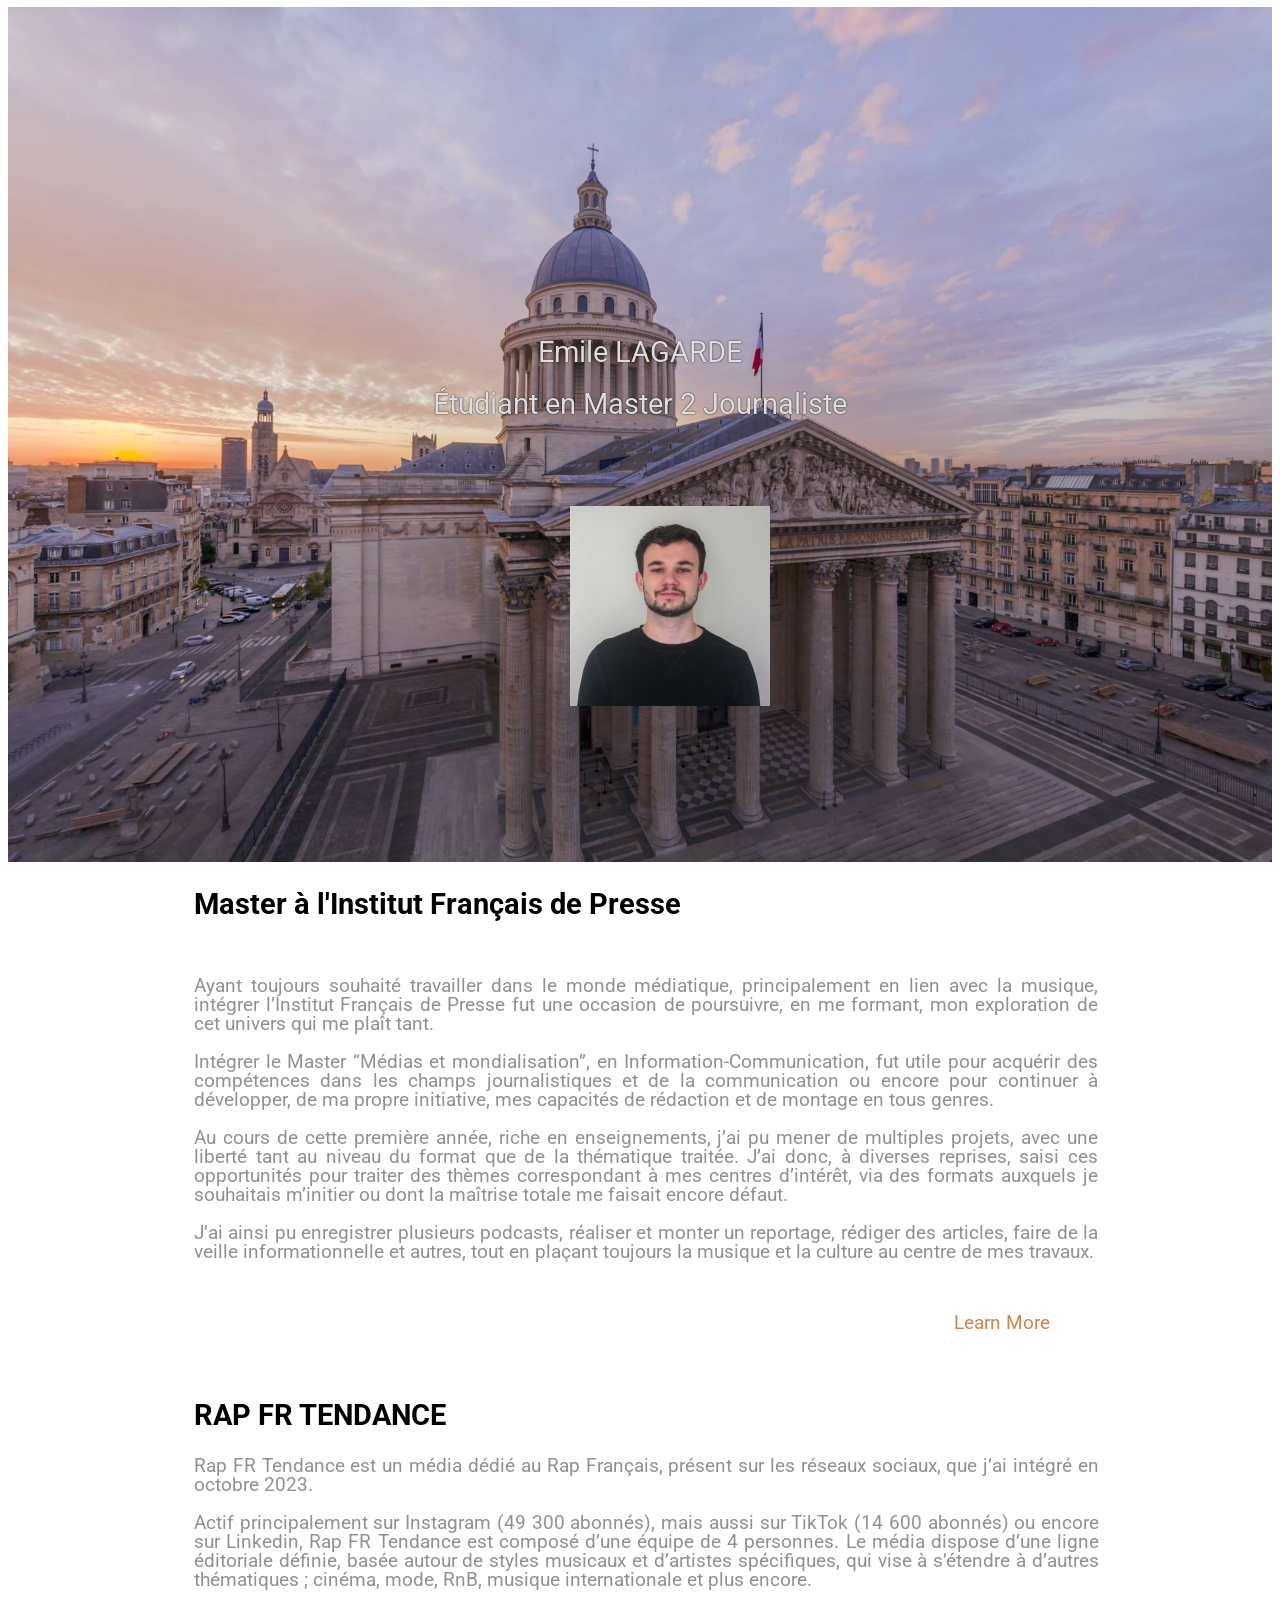
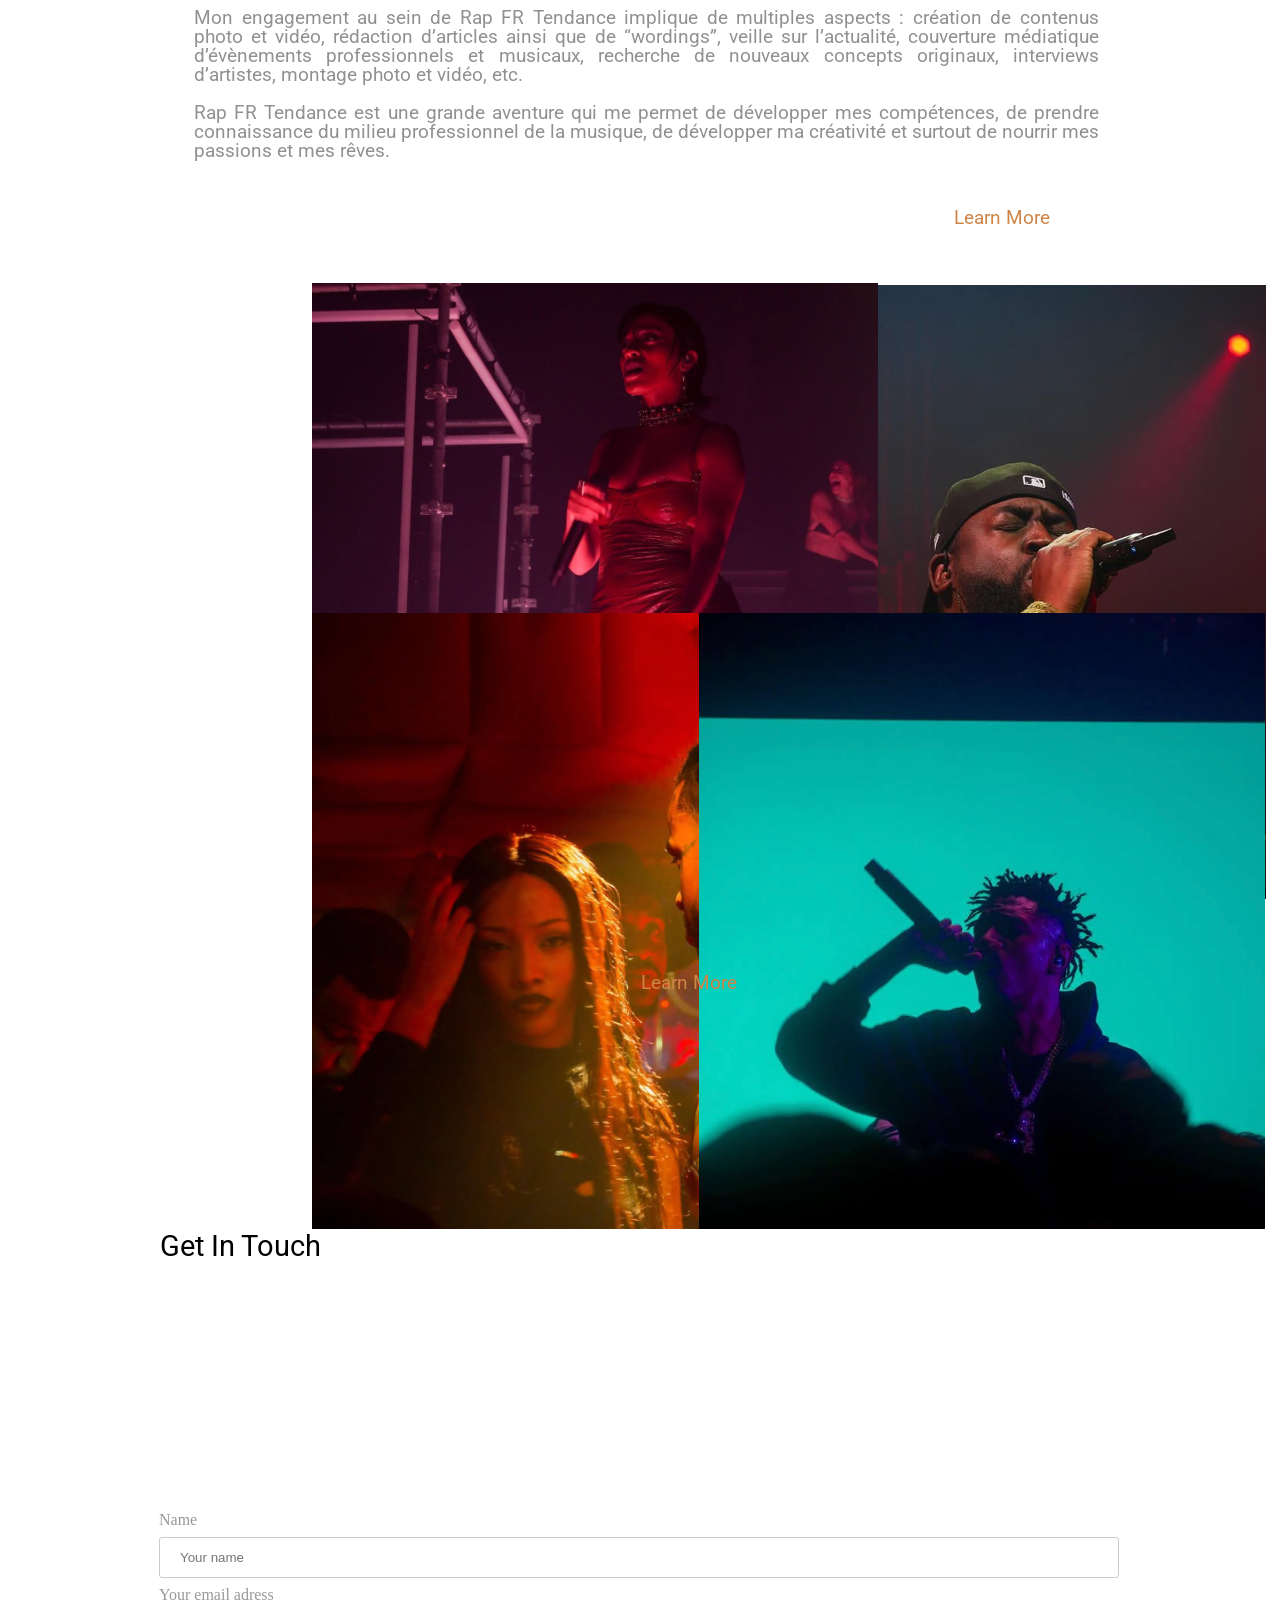
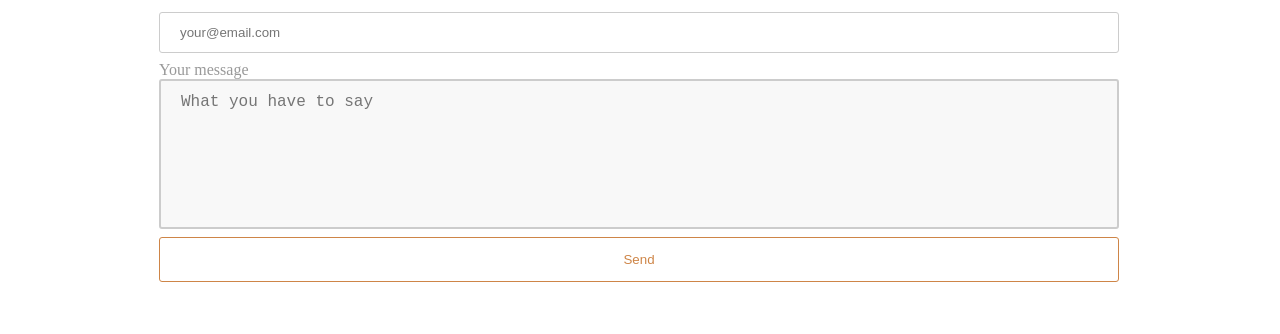
==== editable.html @ 17e03aca "Batch update" ====
<!DOCTYPE html><html lang=""><head><script type="text/javascript" class="silex-json-styles" data-silex-static="">
    window.silex = window.silex || {}
    window.silex.data = {"site":{"width":960},"pages":[{"id":"page-home","displayName":"Home","link":{"linkType":"LinkTypePage","href":"#!page-home"},"canDelete":true,"canProperties":true,"canMove":true,"canRename":true,"opened":false}]}</script>
    <title>Stratup template</title>
    <meta charset="UTF-8">
    <meta name="generator" content="Silex v2.2.14">
    <!-- leave this for stats -->
    <script type="text/javascript" src="https://editor.silex.me/static/2.12/jquery.js" data-silex-static=""></script>
    <script type="text/javascript" src="https://editor.silex.me/static/2.12/jquery-ui.js" data-silex-static="" data-silex-remove-publish=""></script>

    <script type="text/javascript" src="https://editor.silex.me/static/2.12/pageable.js" data-silex-static="" data-silex-remove-publish=""></script>
    <script type="text/javascript" src="https://editor.silex.me/static/2.12/front-end.js" data-silex-static=""></script>
    <!-- Normalize -->
    <link href="https://editor.silex.me/static/2.12/normalize.css" rel="stylesheet" data-silex-static="">
    <!-- Silex style -->
    <link href="https://editor.silex.me/static/2.12/front-end.css" rel="stylesheet" data-silex-static="">
    <style class="silex-style">div.hero {min-height: 95vh;}.text-shadow {text-shadow: 0 0 1.5px black;}.fancybox {cursor: pointer;}</style>
    <script type="text/javascript" class="silex-script">        $(document).ready(function() {
        	$('.fancybox').each(function () {
        	    var href = this.getAttribute('data-silex-href') || this.getAttribute('href');
        	    if (this.getAttribute('data-silex-href')) {
            	    this.removeAttribute('data-silex-href');
            	    // for the fancybox script
            	    this.setAttribute('href', href);
            	    // prevent silex from opening link
            	    $(this).off('click');
        	    }
        	    // this is a galery
        	    this.setAttribute('data-fancybox-group', 'group1');
        	});
        	// create the fancybox
        	$('.fancybox').fancybox();
        });
    </script>
    <style class="silex-inline-styles">.body-initial {position: static; background-color: rgba(255,255,255,1);}.silex-id-1541607542031-10 {background-color: rgba(162,162,162,1); min-width: 960px; background-image: url(assets/visite-virtuelle-pantheon_81.jpg); background-size: cover; position: static; margin-top: -1px;}.silex-id-1541607542028-9 {min-height: 910px; position: relative; margin-left: auto; margin-right: auto; display: flex; align-items: center; justify-content: center; flex-direction: column;}.silex-id-1432759240091-29 {width: 484px; box-sizing: content-box; min-height: 238px; position: static;}.silex-id-1541607497060-8 {min-width: 960px; position: static; margin-top: -1px;}.silex-id-1541607497057-7 {min-height: 488px; position: relative; margin-left: auto; margin-right: auto;}.silex-id-1432759239878-27 {width: 629px; top: 6.71875px; left: 34px; box-sizing: content-box; min-height: 105px; position: absolute;}.silex-id-1541607292783-6 {min-width: 960px; position: static; margin-top: -1px;}.silex-id-1541607292780-5 {min-height: 1423px; position: relative; margin-left: auto; margin-right: auto;}.silex-id-1432759239070-19 {width: 304px; top: 30px; left: 34px; box-sizing: content-box; background-color: transparent; min-height: 79px; position: absolute;}.silex-id-1432759238358-12 {width: 450px; top: 134px; left: 0px; box-sizing: content-box; background-color: transparent; min-height: 363px; position: absolute;}.silex-id-1541607106753-3 {min-width: 960px; position: static; margin-top: -1px;}.silex-id-1541607106751-2 {min-height: 603px; position: relative; margin-left: auto; margin-right: auto;}.silex-id-1432761834390-33 {width: 241px; top: 39px; left: 0px; box-sizing: content-box; background-color: transparent; min-height: 83px; position: absolute;}.silex-id-1541607116447-4 {width: 960px; height: 419px; background-color: transparent; top: 341px; left: -1px; position: absolute;}.silex-id-1541607078776-1 {min-width: 960px; position: static; margin-top: -1px;}.silex-id-1541607078769-0 {min-height: 154px; position: relative; margin-left: auto; margin-right: auto;}.silex-id-1594642865322-2 {width: 196px; top: 431.75px; left: 743px; box-sizing: content-box; min-height: 57px; position: absolute; border-radius: 10px 10px 10px 10px; border-width: 1px 1px 1px 1px; border-style: solid; border-color: rgba(255,255,255,1);}.silex-id-1736777857035-0 {width: 144px; height: 146px; position: absolute; top: 499px; left: 410px;}.silex-id-1736778025440-1 {width: 904px; min-height: 361px; position: absolute; top: 96px; left: 34px;}.silex-id-1736778863824-2 {width: 905px; min-height: 381px; position: absolute; top: 89.25px; left: 34px; background-color: rgba(255,255,255,1);}.silex-id-1736780475263-4 {width: 196px; top: 439.75px; left: 743px; box-sizing: content-box; min-height: 57px; position: absolute; border-radius: 10px 10px 10px 10px; border-width: 1px 1px 1px 1px; border-style: solid; border-color: rgba(255,255,255,1);}.silex-id-1736781283217-6 {width: 309px; height: 298px; position: absolute; top: 535px; left: 152px;}.silex-id-1736781330043-7 {width: 308px; height: 296px; position: absolute; top: 535px; left: 542px;}.silex-id-1736781428574-9 {width: 311px; height: 299px; position: absolute; top: 864.5px; left: 539px;}.silex-id-1736781580166-10 {width: 312px; height: 299px; position: absolute; top: 864.5px; left: 152px;}.silex-id-1736781733593-11 {width: 196px; top: 2553px; left: 590px; box-sizing: content-box; min-height: 57px; position: absolute; border-radius: 10px 10px 10px 10px; border-width: 1px 1px 1px 1px; border-style: solid; border-color: transparent;}@media only screen and (max-width: 480px) {.silex-id-1541607542031-10 {background-size: cover; top: 0px; left: 0px;}.silex-id-1541607542028-9 {min-height: 1149px;}.silex-id-1541607497060-8 {top: 1149px; left: 0px;}.silex-id-1541607497057-7 {min-height: 775px;}.silex-id-1541607292783-6 {top: 1924px; left: 0px;}.silex-id-1541607292780-5 {min-height: 3058px;}.silex-id-1541607106753-3 {top: 4982px; left: 0px;}.silex-id-1541607106751-2 {min-height: 753px;}}</style>









    


    
<link href="https://fonts.googleapis.com/css?family=Roboto" rel="stylesheet" class="silex-custom-font"><meta name="viewport" content="width=device-width, initial-scale=1"><style class="silex-style-settings">.website-width {width: 960px;}@media (min-width: 481px) {.silex-editor {min-width: 1160px;}}</style><style class="silex-prodotype-style" data-style-id="all-style">h1 {font-weight: normal; color: #DDDDDD; text-align: center;}h2 {font-weight: normal; color: #000000; text-align: left;}.text-element > .silex-element-content {font-family: 'Roboto', sans-serif; font-size: 19px; color: #999999; text-align: justify; line-height: 1;}p {color: #919191;}a {color: #ce8547; text-decoration: none;}[data-silex-href] {color: #ce8547; text-decoration: none;}@media only screen and (max-width: 480px) {h1 {color: #666666;}h2 {text-align: center;}.text-element > .silex-element-content {font-size: 160%; color: #666666;}}</style><style class="silex-prodotype-style" data-style-id="centered-text">.centered-text.text-element > .silex-element-content {text-align: center;}</style><style class="silex-prodotype-style" data-style-id="style-button-text-box">.style-button-text-box h2 {color: #919191; background-color: #919191;}.style-button-text-box.text-element > .silex-element-content {text-align: center;}.style-button-text-box p {color: #ff2600;}</style><!-- Silex HEAD tag do not remove --><link rel="stylesheet" href="fancybox/source/jquery.fancybox.css?v=2.1.5" type="text/css" media="screen" />
<script src="fancybox/source/jquery.fancybox.pack.js?v=2.1.5"></script>
<!-- End of Silex HEAD tag do not remove --></head>


<body data-silex-id="body-initial" data-silex-type="container-element" class="all-style enable-mobile prevent-resizable prevent-selectable editable-style body-initial silex-runtime" style=""><section data-silex-type="container-element" class="container-element editable-style silex-id-1541607542031-10 section-element prevent-resizable" data-silex-id="silex-id-1541607542031-10" style=""><div data-silex-type="container-element" class="editable-style silex-id-1541607542028-9 container-element silex-element-content website-width hero" data-silex-id="silex-id-1541607542028-9"><div data-silex-id="silex-id-1432759240091-29" data-silex-type="text-element" class="editable-style text-element silex-id-1432759240091-29 text-shadow" style="">
            <div class="silex-element-content normal"><h1>Emile LAGARDE</h1><h1>Étudiant en Master 2 Journaliste<br></h1></div>
        </div><div data-silex-type="image-element" class="editable-style image-element silex-id-1736777857035-0 page-home paged-element" data-silex-id="silex-id-1736777857035-0" style=""><img src="assets/1707152852985.jpeg"></div></div></section><section data-silex-type="container-element" class="container-element editable-style silex-id-1541607497060-8 section-element prevent-resizable" data-silex-id="silex-id-1541607497060-8" style=""><div data-silex-type="container-element" class="editable-style silex-id-1541607497057-7 container-element silex-element-content website-width" data-silex-id="silex-id-1541607497057-7" style=""><div data-silex-type="text-element" class="editable-style text-element silex-id-1736778025440-1 page-home paged-element" data-silex-id="silex-id-1736778025440-1" style=""><div class="silex-element-content normal"><p></p><p>Ayant toujours souhaité travailler dans le monde médiatique, principalement en lien avec la musique, intégrer l’Institut Français de Presse fut une occasion de poursuivre, en me formant, mon exploration de cet univers qui me plaît tant.</p><p>Intégrer le Master “Médias et mondialisation”, en Information-Communication, fut utile pour acquérir des compétences dans les champs journalistiques et de la communication ou encore pour continuer à développer, de ma propre initiative, mes capacités de rédaction et de montage en tous genres.</p><p>Au cours de cette première année, riche en enseignements, j’ai pu mener de multiples projets, avec une liberté tant au niveau du format que de la thématique traitée. J’ai donc, à diverses reprises, saisi ces opportunités pour traiter des thèmes correspondant à mes centres d’intérêt, via des formats auxquels je souhaitais m’initier ou dont la maîtrise totale me faisait encore défaut.</p><p>J’ai ainsi pu enregistrer plusieurs podcasts, réaliser et monter un reportage, rédiger des articles, faire de la veille informationnelle et autres, tout en plaçant toujours la musique et la culture au centre de mes travaux.</p><br><p></p></div></div><div data-silex-id="silex-id-1432759239878-27" data-silex-type="text-element" class="editable-style text-element silex-id-1432759239878-27" style="">
                <div class="silex-element-content normal">
                    <h2><b>Master à l'Institut Français de Presse</b></h2>
                    
                </div>
            </div><div data-silex-type="text-element" class="editable-style text-element silex-id-1594642865322-2 style-button-text-box" data-silex-id="silex-id-1594642865322-2" style=""><div class="silex-element-content normal"><a href="#!page-home" class="page-link-active">
                        </a><p><a href="https://www.assas-universite.fr/fr/formations/offre-de-formation/master-information-communication-parcours-medias-mondialisation" title="Master Médias et mondialisation - Infos">Learn More</a></p></div></div></div></section>

    




    













    







<section data-silex-type="container-element" class="container-element editable-style silex-id-1541607292783-6 section-element prevent-resizable" data-silex-id="silex-id-1541607292783-6" style=""><div data-silex-type="container-element" class="editable-style silex-id-1541607292780-5 container-element silex-element-content website-width" data-silex-id="silex-id-1541607292780-5" style=""><div data-silex-id="silex-id-1432759238358-12" data-silex-type="container-element" class="editable-style container-element silex-id-1432759238358-12 pic button" style="">


                

                
            </div><div data-silex-id="silex-id-1432759239070-19" data-silex-type="text-element" class="editable-style text-element silex-id-1432759239070-19" style="">
                <div class="silex-element-content normal">
                    <h2><b>RAP FR TENDANCE</b></h2>
                </div>
            </div><div data-silex-type="text-element" class="editable-style text-element silex-id-1736778863824-2 page-home paged-element" data-silex-id="silex-id-1736778863824-2" style=""><div class="silex-element-content normal"><p></p><p>Rap FR Tendance est un média dédié au Rap Français, présent sur les réseaux sociaux, que j’ai intégré en octobre 2023.</p><p>Actif principalement sur Instagram (49 300 abonnés), mais aussi sur TikTok (14 600 abonnés) ou encore sur Linkedin, Rap FR Tendance est composé d’une équipe de 4 personnes. Le média dispose d’une ligne éditoriale définie, basée autour de styles musicaux et d’artistes spécifiques, qui vise à s’étendre à d’autres thématiques ; cinéma, mode, RnB, musique internationale et plus encore.</p><p>Mon engagement au sein de Rap FR Tendance implique de multiples aspects : création de contenus photo et vidéo, rédaction d’articles ainsi que de “wordings”, veille sur l’actualité, couverture médiatique d’évènements professionnels et musicaux, recherche de nouveaux concepts originaux, interviews d’artistes, montage photo et vidéo, etc.</p><p>Rap FR Tendance est une grande aventure qui me permet de développer mes compétences, de prendre connaissance du milieu professionnel de la musique, de développer ma créativité et surtout de nourrir mes passions et mes rêves.</p><br><p></p></div></div><div data-silex-type="text-element" class="editable-style text-element silex-id-1736780475263-4 page-home paged-element style-button-text-box" data-silex-id="silex-id-1736780475263-4" title="" style=""><div class="silex-element-content normal"><a href="#!page-home" class="page-link-active">
                        </a><p><a href="https://www.instagram.com/rapfrtendance/" title="Rap FR Tendance - Instagram" linktype="LinkTypeExternal">Learn More</a></p></div></div><div data-silex-type="image-element" class="editable-style image-element silex-id-1736781330043-7 page-home paged-element" data-silex-id="silex-id-1736781330043-7" style=""><img src="assets/Capture%20d%E2%80%99%C3%A9cran%202025-01-13%20%C3%A0%2016.13.12.png"></div><div data-silex-type="image-element" class="editable-style image-element silex-id-1736781283217-6 page-home paged-element" data-silex-id="silex-id-1736781283217-6" style=""><img src="assets/Capture%20d%E2%80%99%C3%A9cran%202025-01-13%20%C3%A0%2016.12.31.png"></div><div data-silex-type="image-element" class="editable-style image-element silex-id-1736781580166-10 page-home paged-element" data-silex-id="silex-id-1736781580166-10" style=""><img src="assets/Capture%20d%E2%80%99%C3%A9cran%202025-01-13%20%C3%A0%2016.13.29.png"></div><div data-silex-type="image-element" class="editable-style image-element silex-id-1736781428574-9 page-home paged-element" data-silex-id="silex-id-1736781428574-9" style=""><img src="assets/Capture%20d%E2%80%99%C3%A9cran%202025-01-13%20%C3%A0%2016.12.46.png"></div></div><div data-silex-type="text-element" class="editable-style text-element silex-id-1736781733593-11 page-home paged-element style-button-text-box" data-silex-id="silex-id-1736781733593-11" title="" style=""><div class="silex-element-content normal"><a href="#!page-home">
                        </a> <p><a href="https://fr.linkedin.com/in/emilelgd" title="Emile Lagarde - LinkedIn">Learn More</a></p></div></div></section><section data-silex-type="container-element" class="container-element editable-style silex-id-1541607106753-3 section-element prevent-resizable" data-silex-id="silex-id-1541607106753-3"><div data-silex-type="container-element" class="editable-style silex-id-1541607106751-2 container-element silex-element-content website-width" data-silex-id="silex-id-1541607106751-2"><div data-silex-id="silex-id-1432761834390-33" data-silex-type="text-element" class="editable-style text-element silex-id-1432761834390-33 page-home paged-element">
            <div class="silex-element-content normal">
                <h2>Get In Touch<br></h2>
            </div>
        </div><div data-silex-type="html-element" class="editable-style silex-id-1541607116447-4 html-element silex-component silex-component-form silex-use-height-not-minheight" data-silex-id="silex-id-1541607116447-4" style=""><div class="silex-element-content"><form id="id_1736777301001_20" action="https://formspree.io/your@email.com" method="POST">
  
  <div>
    <label for="field1">Name</label>
    <input type="text" required="" id="field1" name="field1" placeholder="Your name">
  </div>
  
  
  <div>
    <label for="field2">Your email adress</label>
    <input type="text" required="" id="field2" name="field2" placeholder="your@email.com">
  </div>
  
  
  <div class="fill-vertical">
    <label for="field3">Your message</label>
    <textarea required="" id="field3" name="field3" placeholder="What you have to say"></textarea>
  </div>
  
  <input type="submit" value="Send">
</form>
<style>#id_1736777301001_20 input[type=text], select {width: 100%; padding: 12px 20px; margin: 8px 0; display: inline-block; border: 1px solid #ccc; border-radius: 3px; box-sizing: border-box;}#id_1736777301001_20 input[type=submit] {width: 100%; background-color: #ffffff; color: #ce8547; padding: 14px 20px; margin: 8px 0; border: 1px solid #ce8547; border-radius: 3px; cursor: pointer;}#id_1736777301001_20 label {color: #999999;}#id_1736777301001_20 .fill-vertical {flex: 1 1 auto; display: flex; flex-direction: column;}#id_1736777301001_20 .fill-vertical textarea {flex: 1 1 auto; width: 100%; height: 150px; padding: 12px 20px; box-sizing: border-box; border: 2px solid #ccc; border-radius: 3px; background-color: #f8f8f8; font-size: 16px; resize: none;}#id_1736777301001_20 {border-radius: 3px; display: flex; flex-direction: column; justify-content: space-between; height: 100%;}</style>

</div></div></div></section><footer data-silex-type="container-element" class="container-element editable-style silex-id-1541607078776-1 section-element prevent-resizable" data-silex-id="silex-id-1541607078776-1"><div data-silex-type="container-element" class="editable-style silex-id-1541607078769-0 container-element silex-element-content website-width" data-silex-id="silex-id-1541607078769-0"></div></footer></body></html>
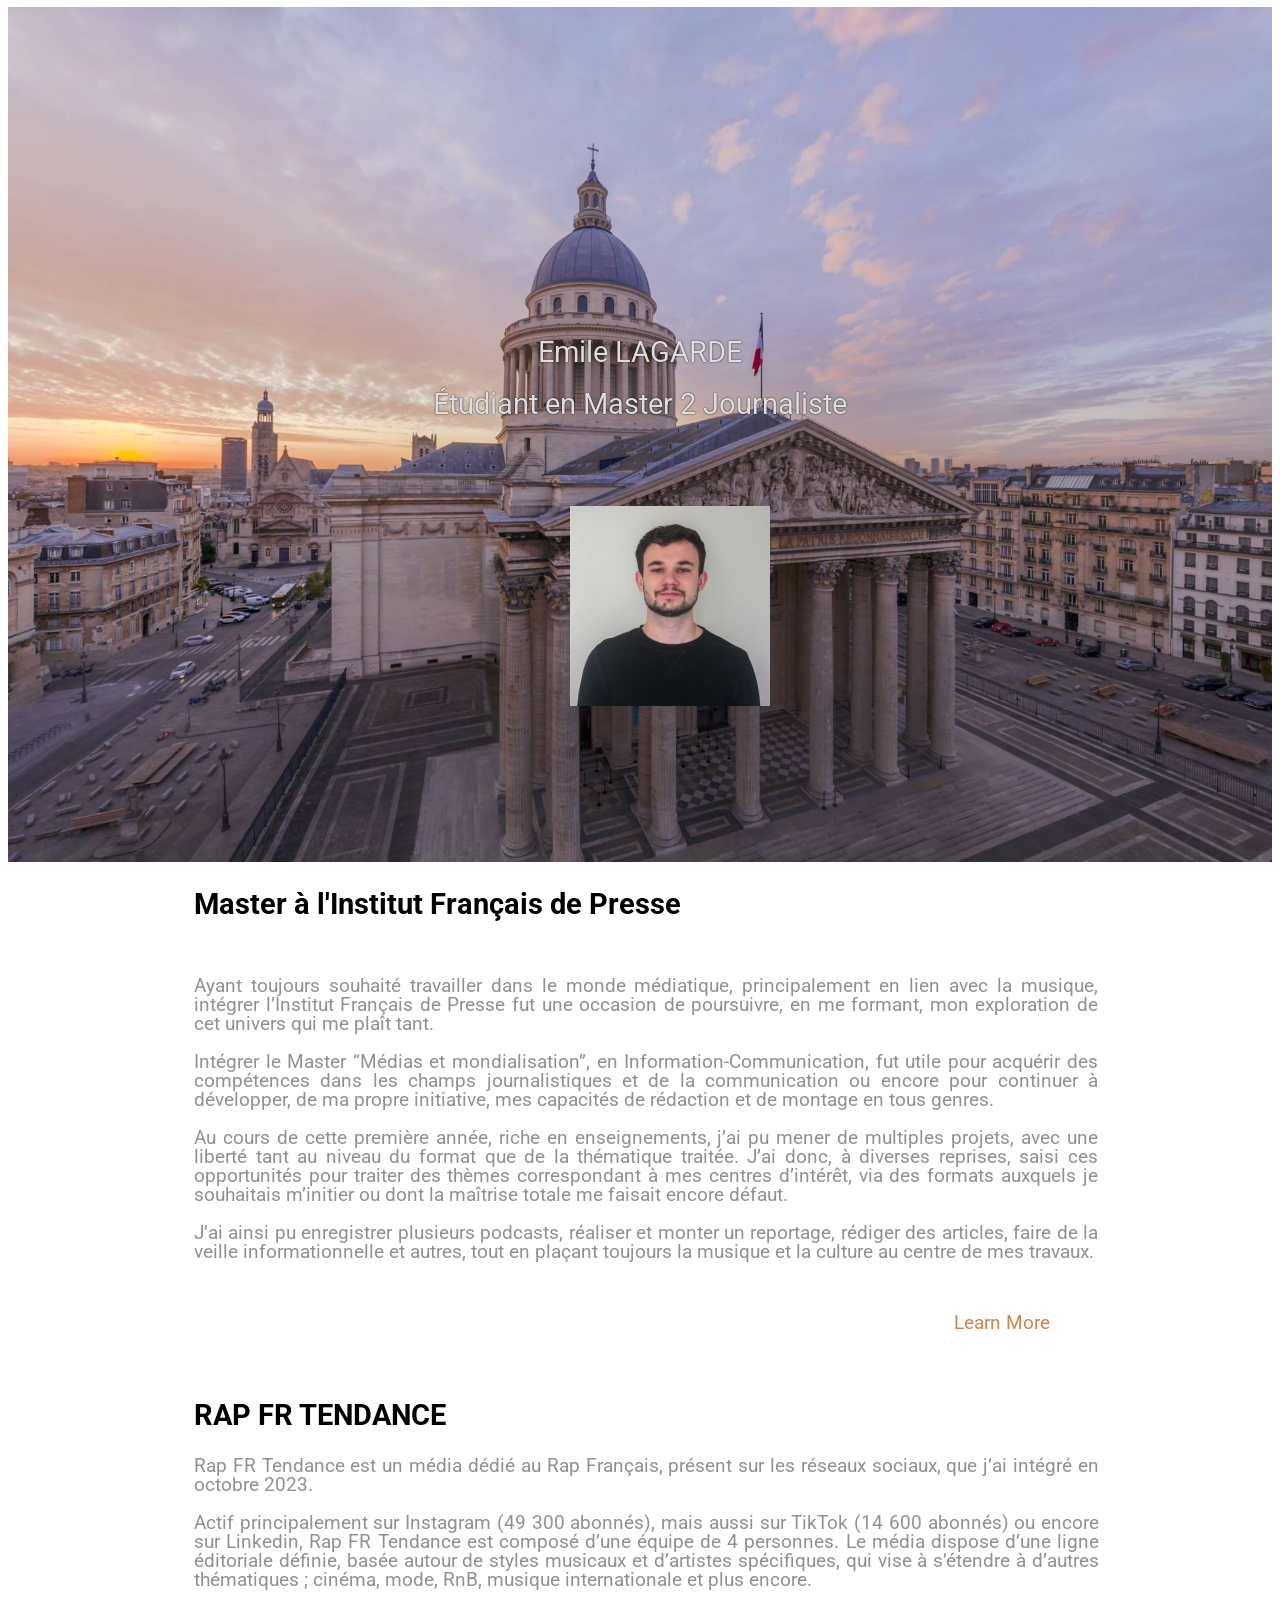
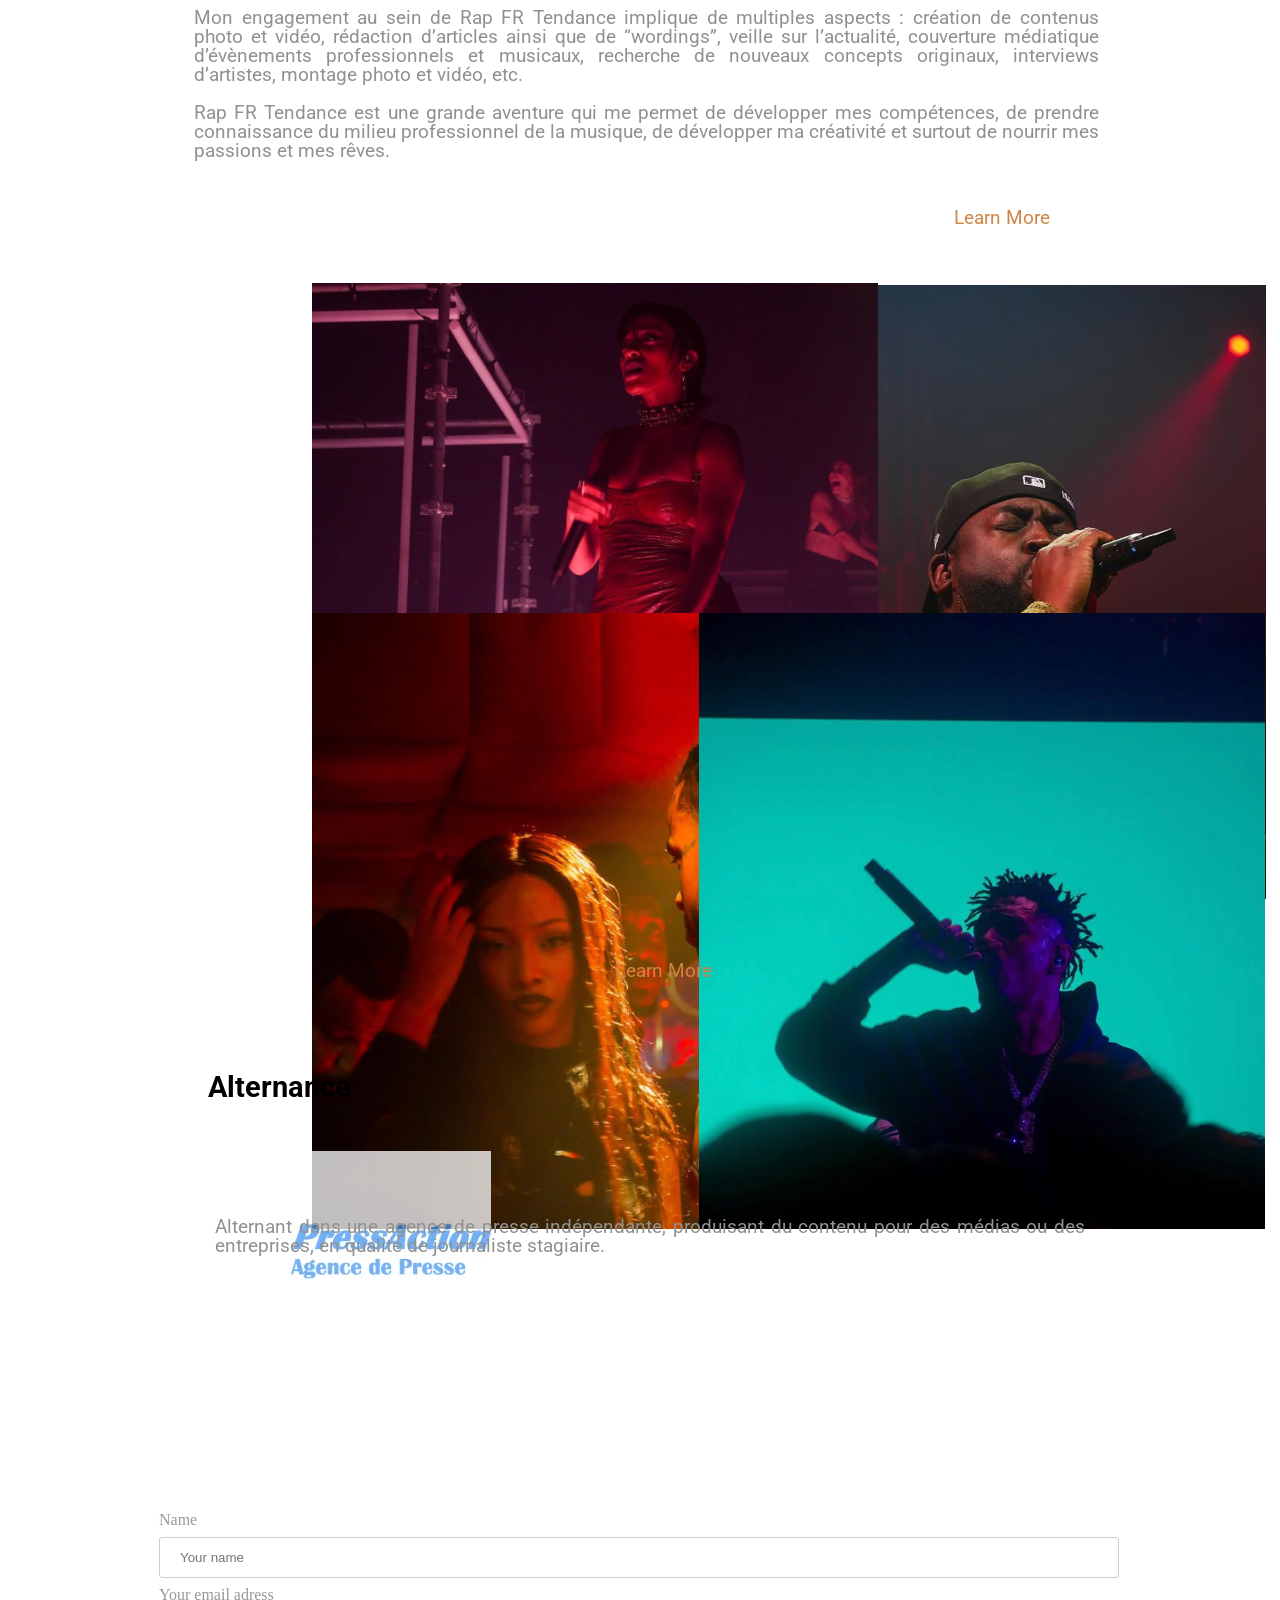
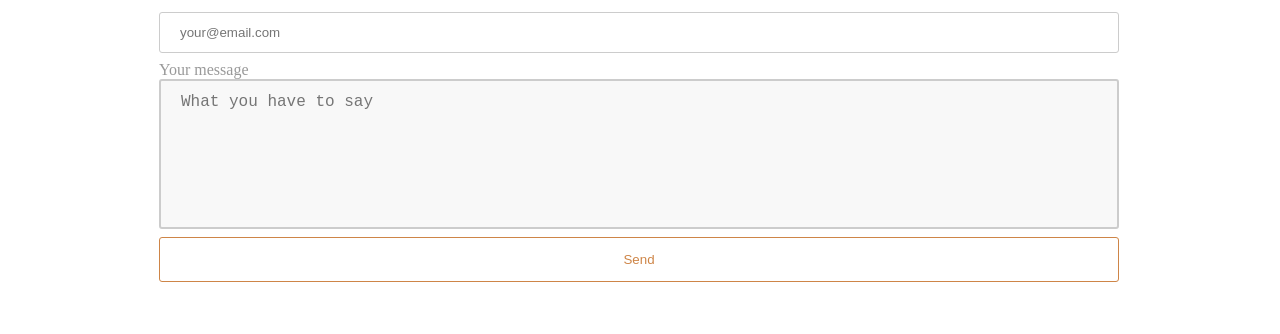
==== commit 3297277e: "Batch update" ====
--- a/editable.html
+++ b/editable.html
@@ -32,7 +32,7 @@
         	$('.fancybox').fancybox();
         });
     </script>
-    <style class="silex-inline-styles">.body-initial {position: static; background-color: rgba(255,255,255,1);}.silex-id-1541607542031-10 {background-color: rgba(162,162,162,1); min-width: 960px; background-image: url(assets/visite-virtuelle-pantheon_81.jpg); background-size: cover; position: static; margin-top: -1px;}.silex-id-1541607542028-9 {min-height: 910px; position: relative; margin-left: auto; margin-right: auto; display: flex; align-items: center; justify-content: center; flex-direction: column;}.silex-id-1432759240091-29 {width: 484px; box-sizing: content-box; min-height: 238px; position: static;}.silex-id-1541607497060-8 {min-width: 960px; position: static; margin-top: -1px;}.silex-id-1541607497057-7 {min-height: 488px; position: relative; margin-left: auto; margin-right: auto;}.silex-id-1432759239878-27 {width: 629px; top: 6.71875px; left: 34px; box-sizing: content-box; min-height: 105px; position: absolute;}.silex-id-1541607292783-6 {min-width: 960px; position: static; margin-top: -1px;}.silex-id-1541607292780-5 {min-height: 1423px; position: relative; margin-left: auto; margin-right: auto;}.silex-id-1432759239070-19 {width: 304px; top: 30px; left: 34px; box-sizing: content-box; background-color: transparent; min-height: 79px; position: absolute;}.silex-id-1432759238358-12 {width: 450px; top: 134px; left: 0px; box-sizing: content-box; background-color: transparent; min-height: 363px; position: absolute;}.silex-id-1541607106753-3 {min-width: 960px; position: static; margin-top: -1px;}.silex-id-1541607106751-2 {min-height: 603px; position: relative; margin-left: auto; margin-right: auto;}.silex-id-1432761834390-33 {width: 241px; top: 39px; left: 0px; box-sizing: content-box; background-color: transparent; min-height: 83px; position: absolute;}.silex-id-1541607116447-4 {width: 960px; height: 419px; background-color: transparent; top: 341px; left: -1px; position: absolute;}.silex-id-1541607078776-1 {min-width: 960px; position: static; margin-top: -1px;}.silex-id-1541607078769-0 {min-height: 154px; position: relative; margin-left: auto; margin-right: auto;}.silex-id-1594642865322-2 {width: 196px; top: 431.75px; left: 743px; box-sizing: content-box; min-height: 57px; position: absolute; border-radius: 10px 10px 10px 10px; border-width: 1px 1px 1px 1px; border-style: solid; border-color: rgba(255,255,255,1);}.silex-id-1736777857035-0 {width: 144px; height: 146px; position: absolute; top: 499px; left: 410px;}.silex-id-1736778025440-1 {width: 904px; min-height: 361px; position: absolute; top: 96px; left: 34px;}.silex-id-1736778863824-2 {width: 905px; min-height: 381px; position: absolute; top: 89.25px; left: 34px; background-color: rgba(255,255,255,1);}.silex-id-1736780475263-4 {width: 196px; top: 439.75px; left: 743px; box-sizing: content-box; min-height: 57px; position: absolute; border-radius: 10px 10px 10px 10px; border-width: 1px 1px 1px 1px; border-style: solid; border-color: rgba(255,255,255,1);}.silex-id-1736781283217-6 {width: 309px; height: 298px; position: absolute; top: 535px; left: 152px;}.silex-id-1736781330043-7 {width: 308px; height: 296px; position: absolute; top: 535px; left: 542px;}.silex-id-1736781428574-9 {width: 311px; height: 299px; position: absolute; top: 864.5px; left: 539px;}.silex-id-1736781580166-10 {width: 312px; height: 299px; position: absolute; top: 864.5px; left: 152px;}.silex-id-1736781733593-11 {width: 196px; top: 2553px; left: 590px; box-sizing: content-box; min-height: 57px; position: absolute; border-radius: 10px 10px 10px 10px; border-width: 1px 1px 1px 1px; border-style: solid; border-color: transparent;}@media only screen and (max-width: 480px) {.silex-id-1541607542031-10 {background-size: cover; top: 0px; left: 0px;}.silex-id-1541607542028-9 {min-height: 1149px;}.silex-id-1541607497060-8 {top: 1149px; left: 0px;}.silex-id-1541607497057-7 {min-height: 775px;}.silex-id-1541607292783-6 {top: 1924px; left: 0px;}.silex-id-1541607292780-5 {min-height: 3058px;}.silex-id-1541607106753-3 {top: 4982px; left: 0px;}.silex-id-1541607106751-2 {min-height: 753px;}}</style>
+    <style class="silex-inline-styles">.body-initial {position: static; background-color: rgba(255,255,255,1);}.silex-id-1541607542031-10 {background-color: rgba(162,162,162,1); min-width: 960px; background-image: url(assets/visite-virtuelle-pantheon_81.jpg); background-size: cover; position: static; margin-top: -1px;}.silex-id-1541607542028-9 {min-height: 910px; position: relative; margin-left: auto; margin-right: auto; display: flex; align-items: center; justify-content: center; flex-direction: column;}.silex-id-1432759240091-29 {width: 484px; box-sizing: content-box; min-height: 238px; position: static;}.silex-id-1541607497060-8 {min-width: 960px; position: static; margin-top: -1px;}.silex-id-1541607497057-7 {min-height: 488px; position: relative; margin-left: auto; margin-right: auto;}.silex-id-1432759239878-27 {width: 629px; top: 6.71875px; left: 34px; box-sizing: content-box; min-height: 105px; position: absolute;}.silex-id-1541607292783-6 {min-width: 960px; position: static; margin-top: -1px;}.silex-id-1541607292780-5 {min-height: 1423px; position: relative; margin-left: auto; margin-right: auto;}.silex-id-1432759239070-19 {width: 304px; top: 30px; left: 34px; box-sizing: content-box; background-color: transparent; min-height: 79px; position: absolute;}.silex-id-1432759238358-12 {width: 450px; top: 134px; left: 0px; box-sizing: content-box; background-color: transparent; min-height: 363px; position: absolute;}.silex-id-1541607106753-3 {min-width: 960px; position: static; margin-top: -1px;}.silex-id-1541607106751-2 {min-height: 603px; position: relative; margin-left: auto; margin-right: auto;}.silex-id-1432761834390-33 {width: 241px; top: 1302px; left: 48px; box-sizing: content-box; background-color: transparent; min-height: 83px; position: absolute;}.silex-id-1541607116447-4 {width: 960px; height: 419px; background-color: transparent; top: 340.75px; left: -1px; position: absolute;}.silex-id-1541607078776-1 {min-width: 960px; position: static; margin-top: -1px;}.silex-id-1541607078769-0 {min-height: 154px; position: relative; margin-left: auto; margin-right: auto;}.silex-id-1594642865322-2 {width: 196px; top: 431.75px; left: 743px; box-sizing: content-box; min-height: 57px; position: absolute; border-radius: 10px 10px 10px 10px; border-width: 1px 1px 1px 1px; border-style: solid; border-color: rgba(255,255,255,1);}.silex-id-1736777857035-0 {width: 144px; height: 146px; position: absolute; top: 499px; left: 410px;}.silex-id-1736778025440-1 {width: 904px; min-height: 361px; position: absolute; top: 96px; left: 34px;}.silex-id-1736778863824-2 {width: 905px; min-height: 381px; position: absolute; top: 89.25px; left: 34px; background-color: rgba(255,255,255,1);}.silex-id-1736780475263-4 {width: 196px; top: 439.75px; left: 743px; box-sizing: content-box; min-height: 57px; position: absolute; border-radius: 10px 10px 10px 10px; border-width: 1px 1px 1px 1px; border-style: solid; border-color: rgba(255,255,255,1);}.silex-id-1736781283217-6 {width: 309px; height: 298px; position: absolute; top: 535px; left: 152px;}.silex-id-1736781330043-7 {width: 308px; height: 296px; position: absolute; top: 535px; left: 542px;}.silex-id-1736781428574-9 {width: 311px; height: 299px; position: absolute; top: 864.5px; left: 539px;}.silex-id-1736781580166-10 {width: 312px; height: 299px; position: absolute; top: 864.5px; left: 152px;}.silex-id-1736781733593-11 {width: 196px; top: 1193.25px; left: 405px; box-sizing: content-box; min-height: 57px; position: absolute; border-radius: 10px 10px 10px 10px; border-width: 1px 1px 1px 1px; border-style: solid; border-color: transparent;}.silex-id-1736781943236-13 {width: 674px; height: 407px; position: absolute; top: -19.25px; left: 131px; opacity: 0.75;}.silex-id-1736782070130-14 {width: 870px; min-height: 265px; position: absolute; top: 28px; left: 55px;}@media only screen and (max-width: 480px) {.silex-id-1541607542031-10 {background-size: cover; top: 0px; left: 0px;}.silex-id-1541607542028-9 {min-height: 1149px;}.silex-id-1541607497060-8 {top: 1149px; left: 0px;}.silex-id-1541607497057-7 {min-height: 775px;}.silex-id-1541607292783-6 {top: 1924px; left: 0px;}.silex-id-1541607292780-5 {min-height: 3058px;}.silex-id-1541607106753-3 {top: 4982px; left: 0px;}.silex-id-1541607106751-2 {min-height: 753px;}}</style>
 
 
 
@@ -99,12 +99,12 @@
                     <h2><b>RAP FR TENDANCE</b></h2>
                 </div>
             </div><div data-silex-type="text-element" class="editable-style text-element silex-id-1736778863824-2 page-home paged-element" data-silex-id="silex-id-1736778863824-2" style=""><div class="silex-element-content normal"><p></p><p>Rap FR Tendance est un média dédié au Rap Français, présent sur les réseaux sociaux, que j’ai intégré en octobre 2023.</p><p>Actif principalement sur Instagram (49 300 abonnés), mais aussi sur TikTok (14 600 abonnés) ou encore sur Linkedin, Rap FR Tendance est composé d’une équipe de 4 personnes. Le média dispose d’une ligne éditoriale définie, basée autour de styles musicaux et d’artistes spécifiques, qui vise à s’étendre à d’autres thématiques ; cinéma, mode, RnB, musique internationale et plus encore.</p><p>Mon engagement au sein de Rap FR Tendance implique de multiples aspects : création de contenus photo et vidéo, rédaction d’articles ainsi que de “wordings”, veille sur l’actualité, couverture médiatique d’évènements professionnels et musicaux, recherche de nouveaux concepts originaux, interviews d’artistes, montage photo et vidéo, etc.</p><p>Rap FR Tendance est une grande aventure qui me permet de développer mes compétences, de prendre connaissance du milieu professionnel de la musique, de développer ma créativité et surtout de nourrir mes passions et mes rêves.</p><br><p></p></div></div><div data-silex-type="text-element" class="editable-style text-element silex-id-1736780475263-4 page-home paged-element style-button-text-box" data-silex-id="silex-id-1736780475263-4" title="" style=""><div class="silex-element-content normal"><a href="#!page-home" class="page-link-active">
-                        </a><p><a href="https://www.instagram.com/rapfrtendance/" title="Rap FR Tendance - Instagram" linktype="LinkTypeExternal">Learn More</a></p></div></div><div data-silex-type="image-element" class="editable-style image-element silex-id-1736781330043-7 page-home paged-element" data-silex-id="silex-id-1736781330043-7" style=""><img src="assets/Capture%20d%E2%80%99%C3%A9cran%202025-01-13%20%C3%A0%2016.13.12.png"></div><div data-silex-type="image-element" class="editable-style image-element silex-id-1736781283217-6 page-home paged-element" data-silex-id="silex-id-1736781283217-6" style=""><img src="assets/Capture%20d%E2%80%99%C3%A9cran%202025-01-13%20%C3%A0%2016.12.31.png"></div><div data-silex-type="image-element" class="editable-style image-element silex-id-1736781580166-10 page-home paged-element" data-silex-id="silex-id-1736781580166-10" style=""><img src="assets/Capture%20d%E2%80%99%C3%A9cran%202025-01-13%20%C3%A0%2016.13.29.png"></div><div data-silex-type="image-element" class="editable-style image-element silex-id-1736781428574-9 page-home paged-element" data-silex-id="silex-id-1736781428574-9" style=""><img src="assets/Capture%20d%E2%80%99%C3%A9cran%202025-01-13%20%C3%A0%2016.12.46.png"></div></div><div data-silex-type="text-element" class="editable-style text-element silex-id-1736781733593-11 page-home paged-element style-button-text-box" data-silex-id="silex-id-1736781733593-11" title="" style=""><div class="silex-element-content normal"><a href="#!page-home">
-                        </a> <p><a href="https://fr.linkedin.com/in/emilelgd" title="Emile Lagarde - LinkedIn">Learn More</a></p></div></div></section><section data-silex-type="container-element" class="container-element editable-style silex-id-1541607106753-3 section-element prevent-resizable" data-silex-id="silex-id-1541607106753-3"><div data-silex-type="container-element" class="editable-style silex-id-1541607106751-2 container-element silex-element-content website-width" data-silex-id="silex-id-1541607106751-2"><div data-silex-id="silex-id-1432761834390-33" data-silex-type="text-element" class="editable-style text-element silex-id-1432761834390-33 page-home paged-element">
+                        </a><p><a href="https://www.instagram.com/rapfrtendance/" title="Rap FR Tendance - Instagram" linktype="LinkTypeExternal">Learn More</a></p></div></div><div data-silex-type="image-element" class="editable-style image-element silex-id-1736781330043-7 page-home paged-element" data-silex-id="silex-id-1736781330043-7" style=""><img src="assets/Capture%20d%E2%80%99%C3%A9cran%202025-01-13%20%C3%A0%2016.13.12.png"></div><div data-silex-type="image-element" class="editable-style image-element silex-id-1736781283217-6 page-home paged-element" data-silex-id="silex-id-1736781283217-6" style=""><img src="assets/Capture%20d%E2%80%99%C3%A9cran%202025-01-13%20%C3%A0%2016.12.31.png"></div><div data-silex-type="image-element" class="editable-style image-element silex-id-1736781580166-10 page-home paged-element" data-silex-id="silex-id-1736781580166-10" style=""><img src="assets/Capture%20d%E2%80%99%C3%A9cran%202025-01-13%20%C3%A0%2016.13.29.png"></div><div data-silex-type="image-element" class="editable-style image-element silex-id-1736781428574-9 page-home paged-element" data-silex-id="silex-id-1736781428574-9" style=""><img src="assets/Capture%20d%E2%80%99%C3%A9cran%202025-01-13%20%C3%A0%2016.12.46.png"></div><div data-silex-type="text-element" class="editable-style text-element silex-id-1736781733593-11 page-home paged-element style-button-text-box" data-silex-id="silex-id-1736781733593-11" title="" style=""><div class="silex-element-content normal"><a href="#!page-home" class="page-link-active">
+                        </a> <p><a href="https://fr.linkedin.com/in/emilelgd" title="Emile Lagarde - LinkedIn">Learn More</a></p></div></div><div data-silex-id="silex-id-1432761834390-33" data-silex-type="text-element" class="editable-style text-element silex-id-1432761834390-33 page-home paged-element" style="">
             <div class="silex-element-content normal">
-                <h2>Get In Touch<br></h2>
+                <h2><b>Alternance</b></h2>
             </div>
-        </div><div data-silex-type="html-element" class="editable-style silex-id-1541607116447-4 html-element silex-component silex-component-form silex-use-height-not-minheight" data-silex-id="silex-id-1541607116447-4" style=""><div class="silex-element-content"><form id="id_1736777301001_20" action="https://formspree.io/your@email.com" method="POST">
+        </div></div></section><section data-silex-type="container-element" class="container-element editable-style silex-id-1541607106753-3 section-element prevent-resizable" data-silex-id="silex-id-1541607106753-3" style=""><div data-silex-type="container-element" class="editable-style silex-id-1541607106751-2 container-element silex-element-content website-width" data-silex-id="silex-id-1541607106751-2"><div data-silex-type="image-element" class="editable-style image-element silex-id-1736781943236-13 page-home paged-element" data-silex-id="silex-id-1736781943236-13" style=""><img src="assets/press_action_logo.jpeg"></div><div data-silex-type="text-element" class="editable-style text-element silex-id-1736782070130-14 page-home paged-element" data-silex-id="silex-id-1736782070130-14" style=""><div class="silex-element-content normal"><p>Alternant dans une agence de presse indépendante, produisant du contenu pour des médias ou des entreprises, en qualité de journaliste stagiaire.&nbsp;</p></div></div><div data-silex-type="html-element" class="editable-style silex-id-1541607116447-4 html-element silex-component silex-component-form silex-use-height-not-minheight" data-silex-id="silex-id-1541607116447-4" style=""><div class="silex-element-content"><form id="id_1736777301001_20" action="https://formspree.io/your@email.com" method="POST">
   
   <div>
     <label for="field1">Name</label>
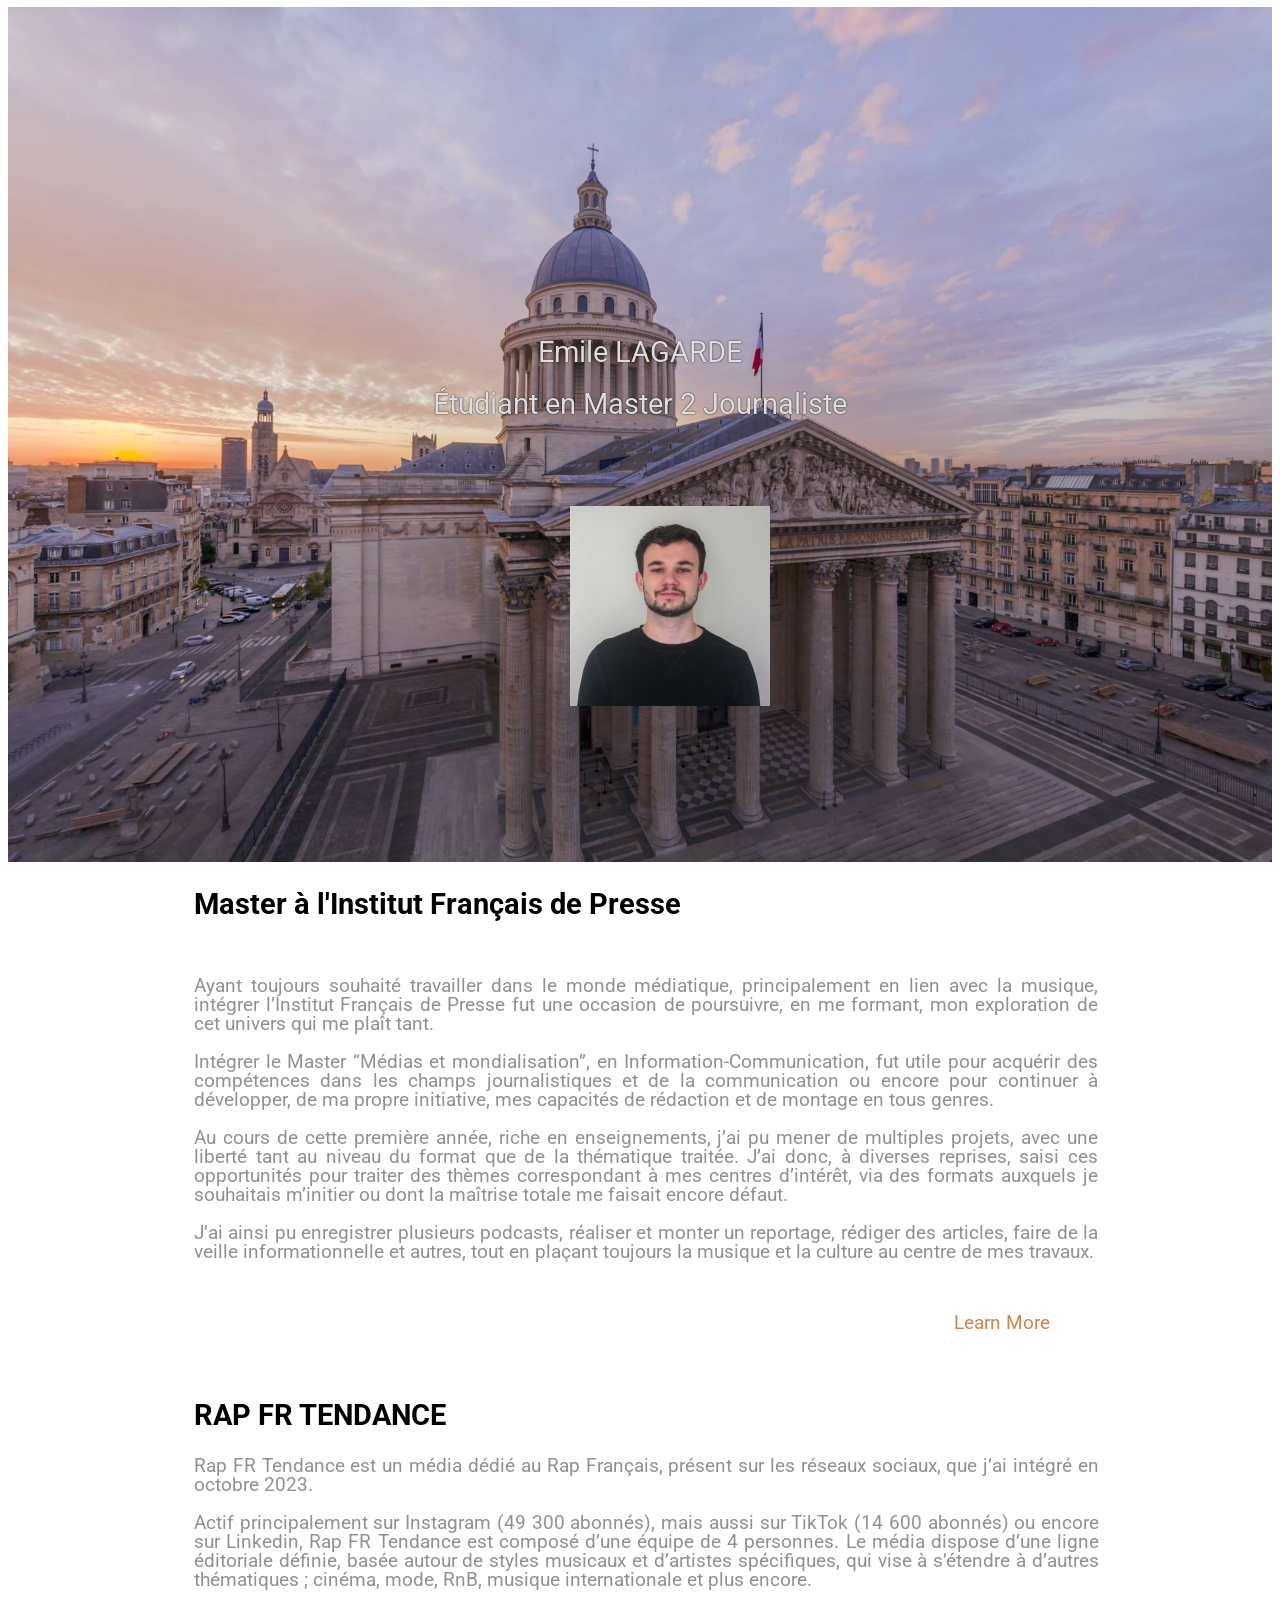
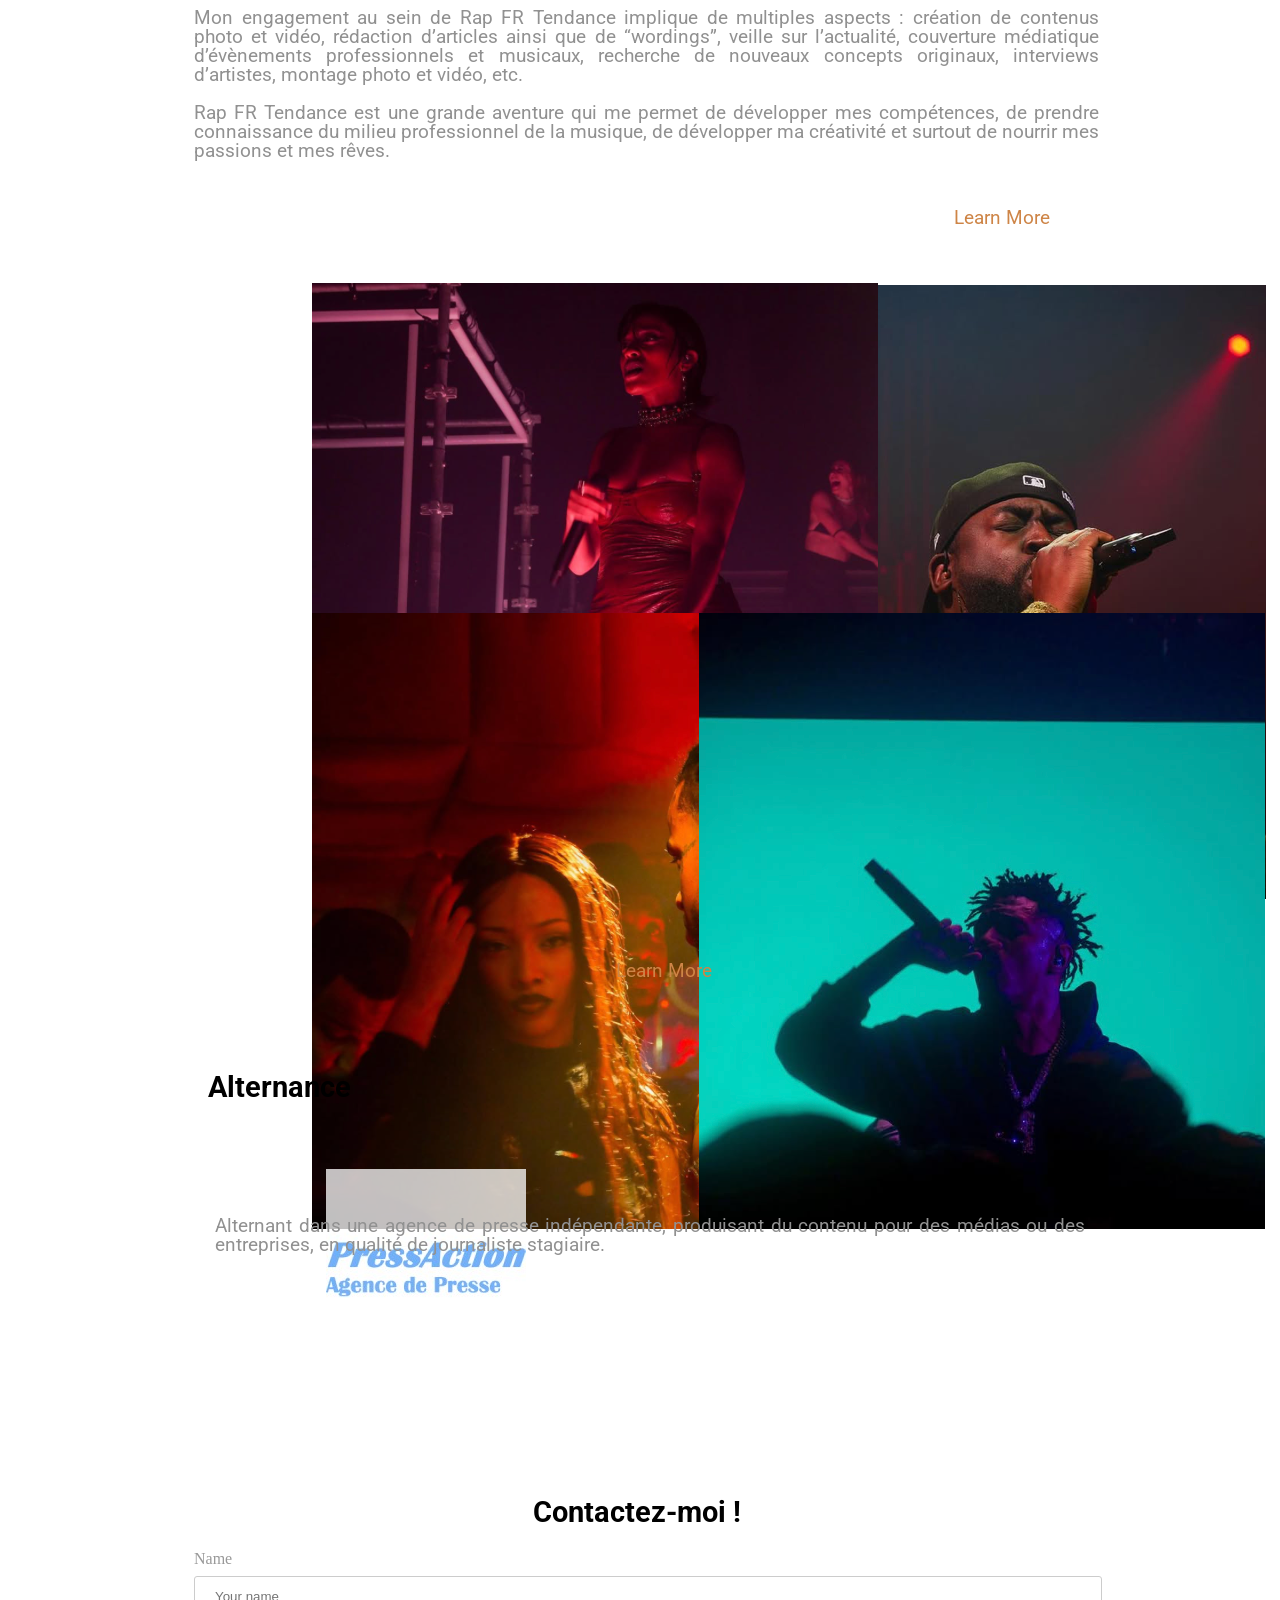
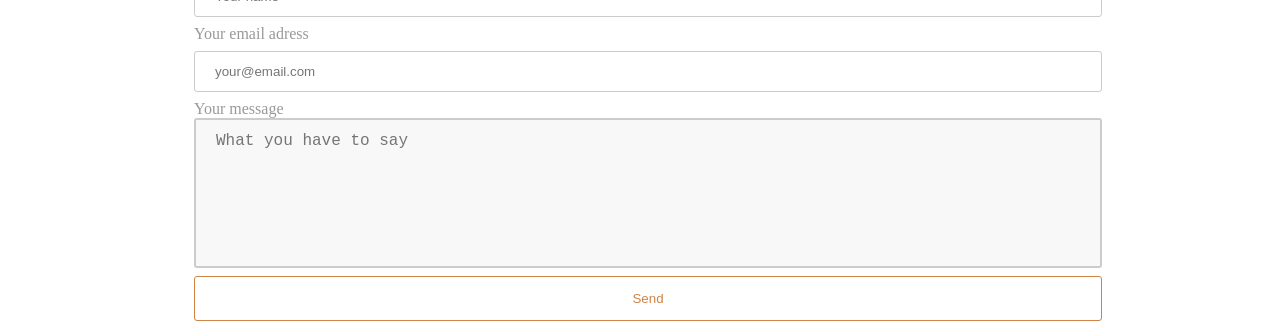
==== commit 3ef15616: "Batch update" ====
--- a/editable.html
+++ b/editable.html
@@ -32,7 +32,7 @@
         	$('.fancybox').fancybox();
         });
     </script>
-    <style class="silex-inline-styles">.body-initial {position: static; background-color: rgba(255,255,255,1);}.silex-id-1541607542031-10 {background-color: rgba(162,162,162,1); min-width: 960px; background-image: url(assets/visite-virtuelle-pantheon_81.jpg); background-size: cover; position: static; margin-top: -1px;}.silex-id-1541607542028-9 {min-height: 910px; position: relative; margin-left: auto; margin-right: auto; display: flex; align-items: center; justify-content: center; flex-direction: column;}.silex-id-1432759240091-29 {width: 484px; box-sizing: content-box; min-height: 238px; position: static;}.silex-id-1541607497060-8 {min-width: 960px; position: static; margin-top: -1px;}.silex-id-1541607497057-7 {min-height: 488px; position: relative; margin-left: auto; margin-right: auto;}.silex-id-1432759239878-27 {width: 629px; top: 6.71875px; left: 34px; box-sizing: content-box; min-height: 105px; position: absolute;}.silex-id-1541607292783-6 {min-width: 960px; position: static; margin-top: -1px;}.silex-id-1541607292780-5 {min-height: 1423px; position: relative; margin-left: auto; margin-right: auto;}.silex-id-1432759239070-19 {width: 304px; top: 30px; left: 34px; box-sizing: content-box; background-color: transparent; min-height: 79px; position: absolute;}.silex-id-1432759238358-12 {width: 450px; top: 134px; left: 0px; box-sizing: content-box; background-color: transparent; min-height: 363px; position: absolute;}.silex-id-1541607106753-3 {min-width: 960px; position: static; margin-top: -1px;}.silex-id-1541607106751-2 {min-height: 603px; position: relative; margin-left: auto; margin-right: auto;}.silex-id-1432761834390-33 {width: 241px; top: 1302px; left: 48px; box-sizing: content-box; background-color: transparent; min-height: 83px; position: absolute;}.silex-id-1541607116447-4 {width: 960px; height: 419px; background-color: transparent; top: 340.75px; left: -1px; position: absolute;}.silex-id-1541607078776-1 {min-width: 960px; position: static; margin-top: -1px;}.silex-id-1541607078769-0 {min-height: 154px; position: relative; margin-left: auto; margin-right: auto;}.silex-id-1594642865322-2 {width: 196px; top: 431.75px; left: 743px; box-sizing: content-box; min-height: 57px; position: absolute; border-radius: 10px 10px 10px 10px; border-width: 1px 1px 1px 1px; border-style: solid; border-color: rgba(255,255,255,1);}.silex-id-1736777857035-0 {width: 144px; height: 146px; position: absolute; top: 499px; left: 410px;}.silex-id-1736778025440-1 {width: 904px; min-height: 361px; position: absolute; top: 96px; left: 34px;}.silex-id-1736778863824-2 {width: 905px; min-height: 381px; position: absolute; top: 89.25px; left: 34px; background-color: rgba(255,255,255,1);}.silex-id-1736780475263-4 {width: 196px; top: 439.75px; left: 743px; box-sizing: content-box; min-height: 57px; position: absolute; border-radius: 10px 10px 10px 10px; border-width: 1px 1px 1px 1px; border-style: solid; border-color: rgba(255,255,255,1);}.silex-id-1736781283217-6 {width: 309px; height: 298px; position: absolute; top: 535px; left: 152px;}.silex-id-1736781330043-7 {width: 308px; height: 296px; position: absolute; top: 535px; left: 542px;}.silex-id-1736781428574-9 {width: 311px; height: 299px; position: absolute; top: 864.5px; left: 539px;}.silex-id-1736781580166-10 {width: 312px; height: 299px; position: absolute; top: 864.5px; left: 152px;}.silex-id-1736781733593-11 {width: 196px; top: 1193.25px; left: 405px; box-sizing: content-box; min-height: 57px; position: absolute; border-radius: 10px 10px 10px 10px; border-width: 1px 1px 1px 1px; border-style: solid; border-color: transparent;}.silex-id-1736781943236-13 {width: 674px; height: 407px; position: absolute; top: -19.25px; left: 131px; opacity: 0.75;}.silex-id-1736782070130-14 {width: 870px; min-height: 265px; position: absolute; top: 28px; left: 55px;}@media only screen and (max-width: 480px) {.silex-id-1541607542031-10 {background-size: cover; top: 0px; left: 0px;}.silex-id-1541607542028-9 {min-height: 1149px;}.silex-id-1541607497060-8 {top: 1149px; left: 0px;}.silex-id-1541607497057-7 {min-height: 775px;}.silex-id-1541607292783-6 {top: 1924px; left: 0px;}.silex-id-1541607292780-5 {min-height: 3058px;}.silex-id-1541607106753-3 {top: 4982px; left: 0px;}.silex-id-1541607106751-2 {min-height: 753px;}}</style>
+    <style class="silex-inline-styles">.body-initial {position: static; background-color: rgba(255,255,255,1);}.silex-id-1541607542031-10 {background-color: rgba(162,162,162,1); min-width: 960px; background-image: url(assets/visite-virtuelle-pantheon_81.jpg); background-size: cover; position: static; margin-top: -1px;}.silex-id-1541607542028-9 {min-height: 910px; position: relative; margin-left: auto; margin-right: auto; display: flex; align-items: center; justify-content: center; flex-direction: column;}.silex-id-1432759240091-29 {width: 484px; box-sizing: content-box; min-height: 238px; position: static;}.silex-id-1541607497060-8 {min-width: 960px; position: static; margin-top: -1px;}.silex-id-1541607497057-7 {min-height: 488px; position: relative; margin-left: auto; margin-right: auto;}.silex-id-1432759239878-27 {width: 629px; top: 6.71875px; left: 34px; box-sizing: content-box; min-height: 105px; position: absolute;}.silex-id-1541607292783-6 {min-width: 960px; position: static; margin-top: -1px;}.silex-id-1541607292780-5 {min-height: 1423px; position: relative; margin-left: auto; margin-right: auto;}.silex-id-1432759239070-19 {width: 304px; top: 30px; left: 34px; box-sizing: content-box; background-color: transparent; min-height: 79px; position: absolute;}.silex-id-1432759238358-12 {width: 450px; top: 134px; left: 0px; box-sizing: content-box; background-color: transparent; min-height: 363px; position: absolute;}.silex-id-1541607106753-3 {min-width: 960px; position: static; margin-top: -1px;}.silex-id-1541607106751-2 {min-height: 603px; position: relative; margin-left: auto; margin-right: auto;}.silex-id-1432761834390-33 {width: 241px; top: 1302px; left: 48px; box-sizing: content-box; background-color: transparent; min-height: 83px; position: absolute;}.silex-id-1541607116447-4 {width: 908px; height: 369px; background-color: transparent; top: 380px; left: 34px; position: absolute;}.silex-id-1541607078776-1 {min-width: 960px; position: static; margin-top: -1px;}.silex-id-1541607078769-0 {min-height: 154px; position: relative; margin-left: auto; margin-right: auto;}.silex-id-1594642865322-2 {width: 196px; top: 431.75px; left: 743px; box-sizing: content-box; min-height: 57px; position: absolute; border-radius: 10px 10px 10px 10px; border-width: 1px 1px 1px 1px; border-style: solid; border-color: rgba(255,255,255,1);}.silex-id-1736777857035-0 {width: 144px; height: 146px; position: absolute; top: 499px; left: 410px;}.silex-id-1736778025440-1 {width: 904px; min-height: 361px; position: absolute; top: 96px; left: 34px;}.silex-id-1736778863824-2 {width: 905px; min-height: 381px; position: absolute; top: 89.25px; left: 34px; background-color: rgba(255,255,255,1);}.silex-id-1736780475263-4 {width: 196px; top: 439.75px; left: 743px; box-sizing: content-box; min-height: 57px; position: absolute; border-radius: 10px 10px 10px 10px; border-width: 1px 1px 1px 1px; border-style: solid; border-color: rgba(255,255,255,1);}.silex-id-1736781283217-6 {width: 309px; height: 298px; position: absolute; top: 535px; left: 152px;}.silex-id-1736781330043-7 {width: 308px; height: 296px; position: absolute; top: 535px; left: 542px;}.silex-id-1736781428574-9 {width: 311px; height: 299px; position: absolute; top: 864.5px; left: 539px;}.silex-id-1736781580166-10 {width: 312px; height: 299px; position: absolute; top: 864.5px; left: 152px;}.silex-id-1736781733593-11 {width: 196px; top: 1193.25px; left: 405px; box-sizing: content-box; min-height: 57px; position: absolute; border-radius: 10px 10px 10px 10px; border-width: 1px 1px 1px 1px; border-style: solid; border-color: transparent;}.silex-id-1736781943236-13 {width: 674px; height: 407px; position: absolute; top: -0.75px; left: 166px; opacity: 0.75;}.silex-id-1736782070130-14 {width: 870px; min-height: 265px; position: absolute; top: 27px; left: 55px;}.silex-id-1736782276828-15 {width: 241px; top: 305.5px; left: 373px; box-sizing: content-box; background-color: transparent; min-height: 83px; position: absolute;}@media only screen and (max-width: 480px) {.silex-id-1541607542031-10 {background-size: cover; top: 0px; left: 0px;}.silex-id-1541607542028-9 {min-height: 1149px;}.silex-id-1541607497060-8 {top: 1149px; left: 0px;}.silex-id-1541607497057-7 {min-height: 775px;}.silex-id-1541607292783-6 {top: 1924px; left: 0px;}.silex-id-1541607292780-5 {min-height: 3058px;}.silex-id-1541607106753-3 {top: 4982px; left: 0px;}.silex-id-1541607106751-2 {min-height: 753px;}}</style>
 
 
 
@@ -104,7 +104,7 @@
             <div class="silex-element-content normal">
                 <h2><b>Alternance</b></h2>
             </div>
-        </div></div></section><section data-silex-type="container-element" class="container-element editable-style silex-id-1541607106753-3 section-element prevent-resizable" data-silex-id="silex-id-1541607106753-3" style=""><div data-silex-type="container-element" class="editable-style silex-id-1541607106751-2 container-element silex-element-content website-width" data-silex-id="silex-id-1541607106751-2"><div data-silex-type="image-element" class="editable-style image-element silex-id-1736781943236-13 page-home paged-element" data-silex-id="silex-id-1736781943236-13" style=""><img src="assets/press_action_logo.jpeg"></div><div data-silex-type="text-element" class="editable-style text-element silex-id-1736782070130-14 page-home paged-element" data-silex-id="silex-id-1736782070130-14" style=""><div class="silex-element-content normal"><p>Alternant dans une agence de presse indépendante, produisant du contenu pour des médias ou des entreprises, en qualité de journaliste stagiaire.&nbsp;</p></div></div><div data-silex-type="html-element" class="editable-style silex-id-1541607116447-4 html-element silex-component silex-component-form silex-use-height-not-minheight" data-silex-id="silex-id-1541607116447-4" style=""><div class="silex-element-content"><form id="id_1736777301001_20" action="https://formspree.io/your@email.com" method="POST">
+        </div></div></section><section data-silex-type="container-element" class="container-element editable-style silex-id-1541607106753-3 section-element prevent-resizable" data-silex-id="silex-id-1541607106753-3" style=""><div data-silex-type="container-element" class="editable-style silex-id-1541607106751-2 container-element silex-element-content website-width" data-silex-id="silex-id-1541607106751-2"><div data-silex-type="html-element" class="editable-style silex-id-1541607116447-4 html-element silex-component silex-component-form silex-use-height-not-minheight" data-silex-id="silex-id-1541607116447-4" style=""><div class="silex-element-content"><form id="id_1736777301001_20" action="https://formspree.io/your@email.com" method="POST">
   
   <div>
     <label for="field1">Name</label>
@@ -127,4 +127,6 @@
 </form>
 <style>#id_1736777301001_20 input[type=text], select {width: 100%; padding: 12px 20px; margin: 8px 0; display: inline-block; border: 1px solid #ccc; border-radius: 3px; box-sizing: border-box;}#id_1736777301001_20 input[type=submit] {width: 100%; background-color: #ffffff; color: #ce8547; padding: 14px 20px; margin: 8px 0; border: 1px solid #ce8547; border-radius: 3px; cursor: pointer;}#id_1736777301001_20 label {color: #999999;}#id_1736777301001_20 .fill-vertical {flex: 1 1 auto; display: flex; flex-direction: column;}#id_1736777301001_20 .fill-vertical textarea {flex: 1 1 auto; width: 100%; height: 150px; padding: 12px 20px; box-sizing: border-box; border: 2px solid #ccc; border-radius: 3px; background-color: #f8f8f8; font-size: 16px; resize: none;}#id_1736777301001_20 {border-radius: 3px; display: flex; flex-direction: column; justify-content: space-between; height: 100%;}</style>
 
-</div></div></div></section><footer data-silex-type="container-element" class="container-element editable-style silex-id-1541607078776-1 section-element prevent-resizable" data-silex-id="silex-id-1541607078776-1"><div data-silex-type="container-element" class="editable-style silex-id-1541607078769-0 container-element silex-element-content website-width" data-silex-id="silex-id-1541607078769-0"></div></footer></body></html>+</div></div><div data-silex-type="image-element" class="editable-style image-element silex-id-1736781943236-13 page-home paged-element" data-silex-id="silex-id-1736781943236-13" style=""><img src="assets/press_action_logo.jpeg"></div><div data-silex-type="text-element" class="editable-style text-element silex-id-1736782070130-14 page-home paged-element" data-silex-id="silex-id-1736782070130-14" style=""><div class="silex-element-content normal"><p>Alternant dans une agence de presse indépendante, produisant du contenu pour des médias ou des entreprises, en qualité de journaliste stagiaire.&nbsp;</p></div></div><div data-silex-type="text-element" class="editable-style text-element silex-id-1736782276828-15 page-home paged-element" data-silex-id="silex-id-1736782276828-15" title="" style=""><div class="silex-element-content normal">
+                <h2><b>Contactez-moi !</b></h2>
+            </div></div></div></section><footer data-silex-type="container-element" class="container-element editable-style silex-id-1541607078776-1 section-element prevent-resizable" data-silex-id="silex-id-1541607078776-1"><div data-silex-type="container-element" class="editable-style silex-id-1541607078769-0 container-element silex-element-content website-width" data-silex-id="silex-id-1541607078769-0"></div></footer></body></html>
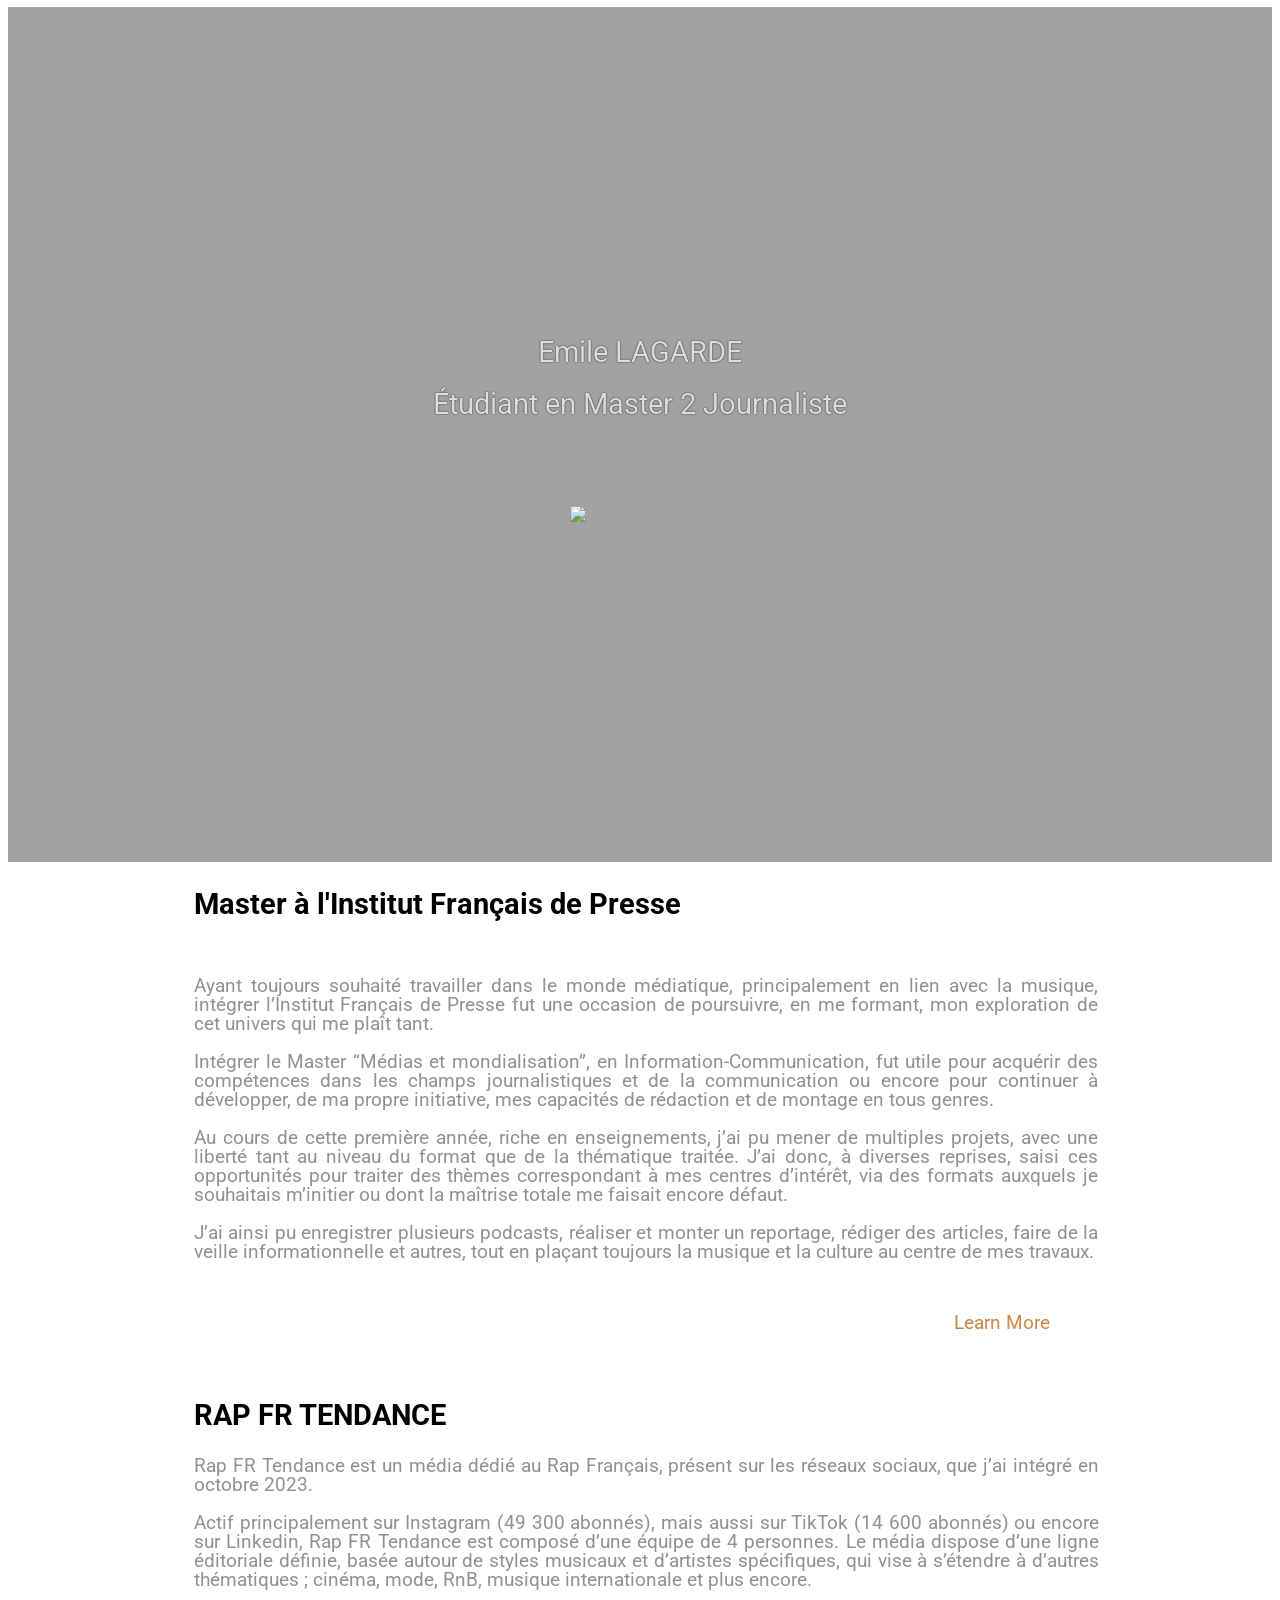
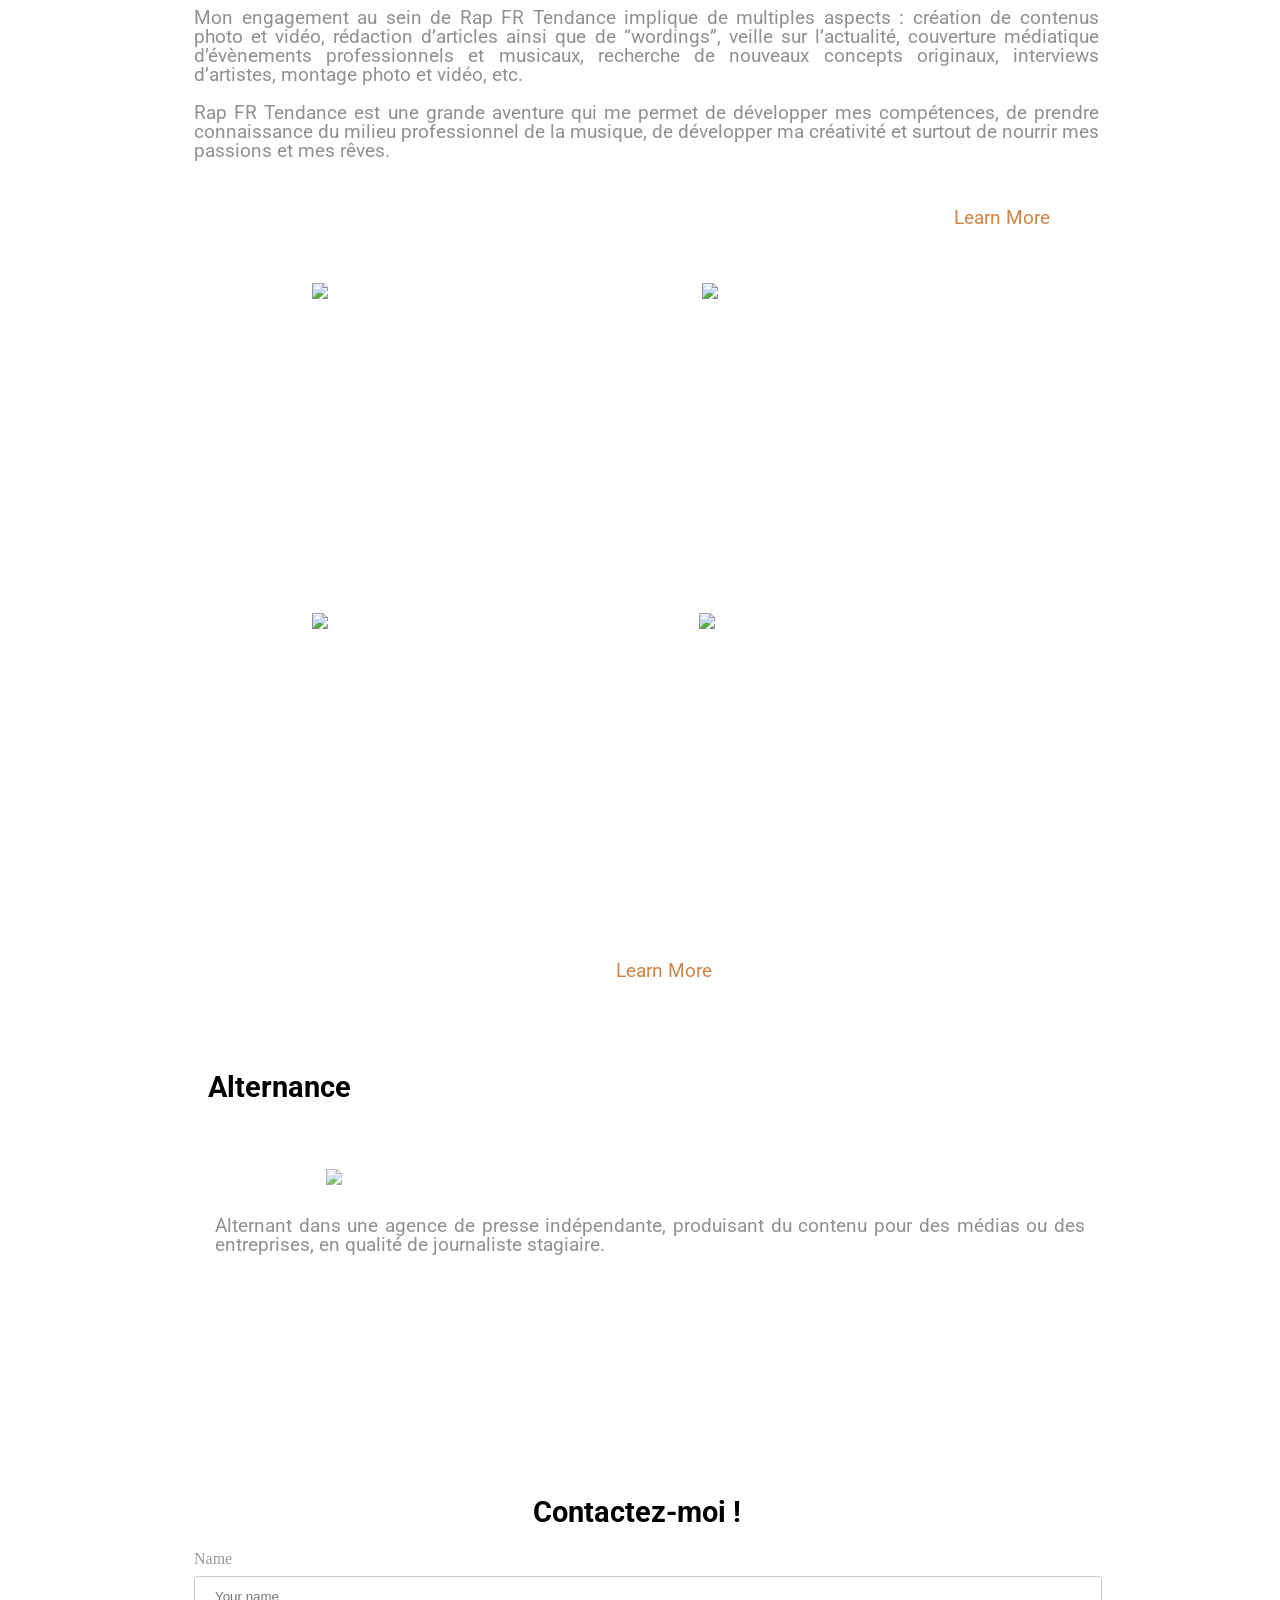
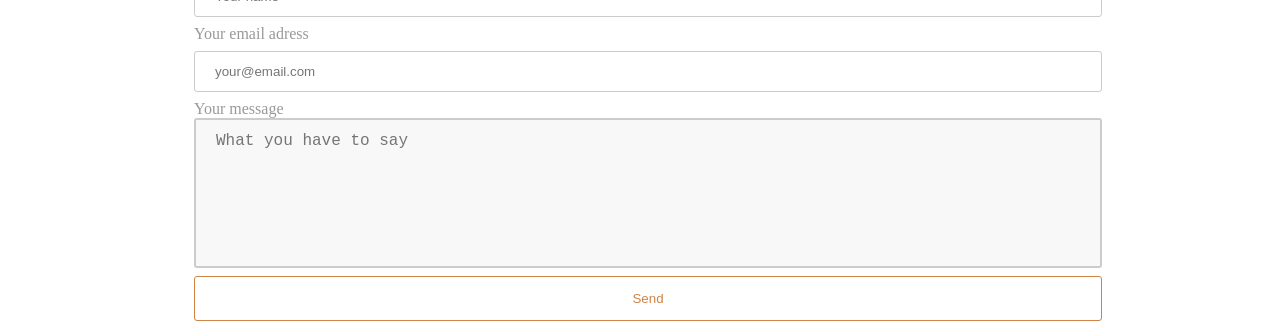
==== commit aa382551: "Batch update" ====
--- a/editable.html
+++ b/editable.html
@@ -32,7 +32,7 @@
         	$('.fancybox').fancybox();
         });
     </script>
-    <style class="silex-inline-styles">.body-initial {position: static; background-color: rgba(255,255,255,1);}.silex-id-1541607542031-10 {background-color: rgba(162,162,162,1); min-width: 960px; background-image: url(assets/visite-virtuelle-pantheon_81.jpg); background-size: cover; position: static; margin-top: -1px;}.silex-id-1541607542028-9 {min-height: 910px; position: relative; margin-left: auto; margin-right: auto; display: flex; align-items: center; justify-content: center; flex-direction: column;}.silex-id-1432759240091-29 {width: 484px; box-sizing: content-box; min-height: 238px; position: static;}.silex-id-1541607497060-8 {min-width: 960px; position: static; margin-top: -1px;}.silex-id-1541607497057-7 {min-height: 488px; position: relative; margin-left: auto; margin-right: auto;}.silex-id-1432759239878-27 {width: 629px; top: 6.71875px; left: 34px; box-sizing: content-box; min-height: 105px; position: absolute;}.silex-id-1541607292783-6 {min-width: 960px; position: static; margin-top: -1px;}.silex-id-1541607292780-5 {min-height: 1423px; position: relative; margin-left: auto; margin-right: auto;}.silex-id-1432759239070-19 {width: 304px; top: 30px; left: 34px; box-sizing: content-box; background-color: transparent; min-height: 79px; position: absolute;}.silex-id-1432759238358-12 {width: 450px; top: 134px; left: 0px; box-sizing: content-box; background-color: transparent; min-height: 363px; position: absolute;}.silex-id-1541607106753-3 {min-width: 960px; position: static; margin-top: -1px;}.silex-id-1541607106751-2 {min-height: 603px; position: relative; margin-left: auto; margin-right: auto;}.silex-id-1432761834390-33 {width: 241px; top: 1302px; left: 48px; box-sizing: content-box; background-color: transparent; min-height: 83px; position: absolute;}.silex-id-1541607116447-4 {width: 908px; height: 369px; background-color: transparent; top: 380px; left: 34px; position: absolute;}.silex-id-1541607078776-1 {min-width: 960px; position: static; margin-top: -1px;}.silex-id-1541607078769-0 {min-height: 154px; position: relative; margin-left: auto; margin-right: auto;}.silex-id-1594642865322-2 {width: 196px; top: 431.75px; left: 743px; box-sizing: content-box; min-height: 57px; position: absolute; border-radius: 10px 10px 10px 10px; border-width: 1px 1px 1px 1px; border-style: solid; border-color: rgba(255,255,255,1);}.silex-id-1736777857035-0 {width: 144px; height: 146px; position: absolute; top: 499px; left: 410px;}.silex-id-1736778025440-1 {width: 904px; min-height: 361px; position: absolute; top: 96px; left: 34px;}.silex-id-1736778863824-2 {width: 905px; min-height: 381px; position: absolute; top: 89.25px; left: 34px; background-color: rgba(255,255,255,1);}.silex-id-1736780475263-4 {width: 196px; top: 439.75px; left: 743px; box-sizing: content-box; min-height: 57px; position: absolute; border-radius: 10px 10px 10px 10px; border-width: 1px 1px 1px 1px; border-style: solid; border-color: rgba(255,255,255,1);}.silex-id-1736781283217-6 {width: 309px; height: 298px; position: absolute; top: 535px; left: 152px;}.silex-id-1736781330043-7 {width: 308px; height: 296px; position: absolute; top: 535px; left: 542px;}.silex-id-1736781428574-9 {width: 311px; height: 299px; position: absolute; top: 864.5px; left: 539px;}.silex-id-1736781580166-10 {width: 312px; height: 299px; position: absolute; top: 864.5px; left: 152px;}.silex-id-1736781733593-11 {width: 196px; top: 1193.25px; left: 405px; box-sizing: content-box; min-height: 57px; position: absolute; border-radius: 10px 10px 10px 10px; border-width: 1px 1px 1px 1px; border-style: solid; border-color: transparent;}.silex-id-1736781943236-13 {width: 674px; height: 407px; position: absolute; top: -0.75px; left: 166px; opacity: 0.75;}.silex-id-1736782070130-14 {width: 870px; min-height: 265px; position: absolute; top: 27px; left: 55px;}.silex-id-1736782276828-15 {width: 241px; top: 305.5px; left: 373px; box-sizing: content-box; background-color: transparent; min-height: 83px; position: absolute;}@media only screen and (max-width: 480px) {.silex-id-1541607542031-10 {background-size: cover; top: 0px; left: 0px;}.silex-id-1541607542028-9 {min-height: 1149px;}.silex-id-1541607497060-8 {top: 1149px; left: 0px;}.silex-id-1541607497057-7 {min-height: 775px;}.silex-id-1541607292783-6 {top: 1924px; left: 0px;}.silex-id-1541607292780-5 {min-height: 3058px;}.silex-id-1541607106753-3 {top: 4982px; left: 0px;}.silex-id-1541607106751-2 {min-height: 753px;}}</style>
+    <style class="silex-inline-styles">.body-initial {position: static; background-color: rgba(255,255,255,1);}.silex-id-1541607542031-10 {background-color: rgba(162,162,162,1); min-width: 960px; background-image: url(../gh-pages/assets/visite-virtuelle-pantheon_81.jpg); background-size: cover; position: static; margin-top: -1px;}.silex-id-1541607542028-9 {min-height: 910px; position: relative; margin-left: auto; margin-right: auto; display: flex; align-items: center; justify-content: center; flex-direction: column;}.silex-id-1432759240091-29 {width: 484px; box-sizing: content-box; min-height: 238px; position: static;}.silex-id-1541607497060-8 {min-width: 960px; position: static; margin-top: -1px;}.silex-id-1541607497057-7 {min-height: 488px; position: relative; margin-left: auto; margin-right: auto;}.silex-id-1432759239878-27 {width: 629px; top: 6.71875px; left: 34px; box-sizing: content-box; min-height: 105px; position: absolute;}.silex-id-1541607292783-6 {min-width: 960px; position: static; margin-top: -1px;}.silex-id-1541607292780-5 {min-height: 1423px; position: relative; margin-left: auto; margin-right: auto;}.silex-id-1432759239070-19 {width: 304px; top: 30px; left: 34px; box-sizing: content-box; background-color: transparent; min-height: 79px; position: absolute;}.silex-id-1432759238358-12 {width: 450px; top: 134px; left: 0px; box-sizing: content-box; background-color: transparent; min-height: 363px; position: absolute;}.silex-id-1541607106753-3 {min-width: 960px; position: static; margin-top: -1px;}.silex-id-1541607106751-2 {min-height: 603px; position: relative; margin-left: auto; margin-right: auto;}.silex-id-1432761834390-33 {width: 241px; top: 1302px; left: 48px; box-sizing: content-box; background-color: transparent; min-height: 83px; position: absolute;}.silex-id-1541607116447-4 {width: 908px; height: 369px; background-color: transparent; top: 380px; left: 34px; position: absolute;}.silex-id-1541607078776-1 {min-width: 960px; position: static; margin-top: -1px;}.silex-id-1541607078769-0 {min-height: 154px; position: relative; margin-left: auto; margin-right: auto;}.silex-id-1594642865322-2 {width: 196px; top: 431.75px; left: 743px; box-sizing: content-box; min-height: 57px; position: absolute; border-radius: 10px 10px 10px 10px; border-width: 1px 1px 1px 1px; border-style: solid; border-color: rgba(255,255,255,1);}.silex-id-1736777857035-0 {width: 144px; height: 146px; position: absolute; top: 499px; left: 410px;}.silex-id-1736778025440-1 {width: 904px; min-height: 361px; position: absolute; top: 96px; left: 34px;}.silex-id-1736778863824-2 {width: 905px; min-height: 381px; position: absolute; top: 89.25px; left: 34px; background-color: rgba(255,255,255,1);}.silex-id-1736780475263-4 {width: 196px; top: 439.75px; left: 743px; box-sizing: content-box; min-height: 57px; position: absolute; border-radius: 10px 10px 10px 10px; border-width: 1px 1px 1px 1px; border-style: solid; border-color: rgba(255,255,255,1);}.silex-id-1736781283217-6 {width: 309px; height: 298px; position: absolute; top: 535px; left: 152px;}.silex-id-1736781330043-7 {width: 308px; height: 296px; position: absolute; top: 535px; left: 542px;}.silex-id-1736781428574-9 {width: 311px; height: 299px; position: absolute; top: 864.5px; left: 539px;}.silex-id-1736781580166-10 {width: 312px; height: 299px; position: absolute; top: 864.5px; left: 152px;}.silex-id-1736781733593-11 {width: 196px; top: 1193.25px; left: 405px; box-sizing: content-box; min-height: 57px; position: absolute; border-radius: 10px 10px 10px 10px; border-width: 1px 1px 1px 1px; border-style: solid; border-color: transparent;}.silex-id-1736781943236-13 {width: 674px; height: 407px; position: absolute; top: -0.75px; left: 166px; opacity: 0.75;}.silex-id-1736782070130-14 {width: 870px; min-height: 265px; position: absolute; top: 27px; left: 55px;}.silex-id-1736782276828-15 {width: 241px; top: 305.5px; left: 373px; box-sizing: content-box; background-color: transparent; min-height: 83px; position: absolute;}@media only screen and (max-width: 480px) {.silex-id-1541607542031-10 {background-size: cover; top: 0px; left: 0px;}.silex-id-1541607542028-9 {min-height: 1149px;}.silex-id-1541607497060-8 {top: 1149px; left: 0px;}.silex-id-1541607497057-7 {min-height: 775px;}.silex-id-1541607292783-6 {top: 1924px; left: 0px;}.silex-id-1541607292780-5 {min-height: 3058px;}.silex-id-1541607106753-3 {top: 4982px; left: 0px;}.silex-id-1541607106751-2 {min-height: 753px;}}</style>
 
 
 
@@ -53,7 +53,7 @@
 
 <body data-silex-id="body-initial" data-silex-type="container-element" class="all-style enable-mobile prevent-resizable prevent-selectable editable-style body-initial silex-runtime" style=""><section data-silex-type="container-element" class="container-element editable-style silex-id-1541607542031-10 section-element prevent-resizable" data-silex-id="silex-id-1541607542031-10" style=""><div data-silex-type="container-element" class="editable-style silex-id-1541607542028-9 container-element silex-element-content website-width hero" data-silex-id="silex-id-1541607542028-9"><div data-silex-id="silex-id-1432759240091-29" data-silex-type="text-element" class="editable-style text-element silex-id-1432759240091-29 text-shadow" style="">
             <div class="silex-element-content normal"><h1>Emile LAGARDE</h1><h1>Étudiant en Master 2 Journaliste<br></h1></div>
-        </div><div data-silex-type="image-element" class="editable-style image-element silex-id-1736777857035-0 page-home paged-element" data-silex-id="silex-id-1736777857035-0" style=""><img src="assets/1707152852985.jpeg"></div></div></section><section data-silex-type="container-element" class="container-element editable-style silex-id-1541607497060-8 section-element prevent-resizable" data-silex-id="silex-id-1541607497060-8" style=""><div data-silex-type="container-element" class="editable-style silex-id-1541607497057-7 container-element silex-element-content website-width" data-silex-id="silex-id-1541607497057-7" style=""><div data-silex-type="text-element" class="editable-style text-element silex-id-1736778025440-1 page-home paged-element" data-silex-id="silex-id-1736778025440-1" style=""><div class="silex-element-content normal"><p></p><p>Ayant toujours souhaité travailler dans le monde médiatique, principalement en lien avec la musique, intégrer l’Institut Français de Presse fut une occasion de poursuivre, en me formant, mon exploration de cet univers qui me plaît tant.</p><p>Intégrer le Master “Médias et mondialisation”, en Information-Communication, fut utile pour acquérir des compétences dans les champs journalistiques et de la communication ou encore pour continuer à développer, de ma propre initiative, mes capacités de rédaction et de montage en tous genres.</p><p>Au cours de cette première année, riche en enseignements, j’ai pu mener de multiples projets, avec une liberté tant au niveau du format que de la thématique traitée. J’ai donc, à diverses reprises, saisi ces opportunités pour traiter des thèmes correspondant à mes centres d’intérêt, via des formats auxquels je souhaitais m’initier ou dont la maîtrise totale me faisait encore défaut.</p><p>J’ai ainsi pu enregistrer plusieurs podcasts, réaliser et monter un reportage, rédiger des articles, faire de la veille informationnelle et autres, tout en plaçant toujours la musique et la culture au centre de mes travaux.</p><br><p></p></div></div><div data-silex-id="silex-id-1432759239878-27" data-silex-type="text-element" class="editable-style text-element silex-id-1432759239878-27" style="">
+        </div><div data-silex-type="image-element" class="editable-style image-element silex-id-1736777857035-0 page-home paged-element" data-silex-id="silex-id-1736777857035-0" style=""><img src="../gh-pages/assets/1707152852985.jpeg"></div></div></section><section data-silex-type="container-element" class="container-element editable-style silex-id-1541607497060-8 section-element prevent-resizable" data-silex-id="silex-id-1541607497060-8" style=""><div data-silex-type="container-element" class="editable-style silex-id-1541607497057-7 container-element silex-element-content website-width" data-silex-id="silex-id-1541607497057-7" style=""><div data-silex-type="text-element" class="editable-style text-element silex-id-1736778025440-1 page-home paged-element" data-silex-id="silex-id-1736778025440-1" style=""><div class="silex-element-content normal"><p></p><p>Ayant toujours souhaité travailler dans le monde médiatique, principalement en lien avec la musique, intégrer l’Institut Français de Presse fut une occasion de poursuivre, en me formant, mon exploration de cet univers qui me plaît tant.</p><p>Intégrer le Master “Médias et mondialisation”, en Information-Communication, fut utile pour acquérir des compétences dans les champs journalistiques et de la communication ou encore pour continuer à développer, de ma propre initiative, mes capacités de rédaction et de montage en tous genres.</p><p>Au cours de cette première année, riche en enseignements, j’ai pu mener de multiples projets, avec une liberté tant au niveau du format que de la thématique traitée. J’ai donc, à diverses reprises, saisi ces opportunités pour traiter des thèmes correspondant à mes centres d’intérêt, via des formats auxquels je souhaitais m’initier ou dont la maîtrise totale me faisait encore défaut.</p><p>J’ai ainsi pu enregistrer plusieurs podcasts, réaliser et monter un reportage, rédiger des articles, faire de la veille informationnelle et autres, tout en plaçant toujours la musique et la culture au centre de mes travaux.</p><br><p></p></div></div><div data-silex-id="silex-id-1432759239878-27" data-silex-type="text-element" class="editable-style text-element silex-id-1432759239878-27" style="">
                 <div class="silex-element-content normal">
                     <h2><b>Master à l'Institut Français de Presse</b></h2>
                     
@@ -99,12 +99,12 @@
                     <h2><b>RAP FR TENDANCE</b></h2>
                 </div>
             </div><div data-silex-type="text-element" class="editable-style text-element silex-id-1736778863824-2 page-home paged-element" data-silex-id="silex-id-1736778863824-2" style=""><div class="silex-element-content normal"><p></p><p>Rap FR Tendance est un média dédié au Rap Français, présent sur les réseaux sociaux, que j’ai intégré en octobre 2023.</p><p>Actif principalement sur Instagram (49 300 abonnés), mais aussi sur TikTok (14 600 abonnés) ou encore sur Linkedin, Rap FR Tendance est composé d’une équipe de 4 personnes. Le média dispose d’une ligne éditoriale définie, basée autour de styles musicaux et d’artistes spécifiques, qui vise à s’étendre à d’autres thématiques ; cinéma, mode, RnB, musique internationale et plus encore.</p><p>Mon engagement au sein de Rap FR Tendance implique de multiples aspects : création de contenus photo et vidéo, rédaction d’articles ainsi que de “wordings”, veille sur l’actualité, couverture médiatique d’évènements professionnels et musicaux, recherche de nouveaux concepts originaux, interviews d’artistes, montage photo et vidéo, etc.</p><p>Rap FR Tendance est une grande aventure qui me permet de développer mes compétences, de prendre connaissance du milieu professionnel de la musique, de développer ma créativité et surtout de nourrir mes passions et mes rêves.</p><br><p></p></div></div><div data-silex-type="text-element" class="editable-style text-element silex-id-1736780475263-4 page-home paged-element style-button-text-box" data-silex-id="silex-id-1736780475263-4" title="" style=""><div class="silex-element-content normal"><a href="#!page-home" class="page-link-active">
-                        </a><p><a href="https://www.instagram.com/rapfrtendance/" title="Rap FR Tendance - Instagram" linktype="LinkTypeExternal">Learn More</a></p></div></div><div data-silex-type="image-element" class="editable-style image-element silex-id-1736781330043-7 page-home paged-element" data-silex-id="silex-id-1736781330043-7" style=""><img src="assets/Capture%20d%E2%80%99%C3%A9cran%202025-01-13%20%C3%A0%2016.13.12.png"></div><div data-silex-type="image-element" class="editable-style image-element silex-id-1736781283217-6 page-home paged-element" data-silex-id="silex-id-1736781283217-6" style=""><img src="assets/Capture%20d%E2%80%99%C3%A9cran%202025-01-13%20%C3%A0%2016.12.31.png"></div><div data-silex-type="image-element" class="editable-style image-element silex-id-1736781580166-10 page-home paged-element" data-silex-id="silex-id-1736781580166-10" style=""><img src="assets/Capture%20d%E2%80%99%C3%A9cran%202025-01-13%20%C3%A0%2016.13.29.png"></div><div data-silex-type="image-element" class="editable-style image-element silex-id-1736781428574-9 page-home paged-element" data-silex-id="silex-id-1736781428574-9" style=""><img src="assets/Capture%20d%E2%80%99%C3%A9cran%202025-01-13%20%C3%A0%2016.12.46.png"></div><div data-silex-type="text-element" class="editable-style text-element silex-id-1736781733593-11 page-home paged-element style-button-text-box" data-silex-id="silex-id-1736781733593-11" title="" style=""><div class="silex-element-content normal"><a href="#!page-home" class="page-link-active">
+                        </a><p><a href="https://www.instagram.com/rapfrtendance/" title="Rap FR Tendance - Instagram" linktype="LinkTypeExternal">Learn More</a></p></div></div><div data-silex-type="image-element" class="editable-style image-element silex-id-1736781330043-7 page-home paged-element" data-silex-id="silex-id-1736781330043-7" style=""><img src="../gh-pages/assets/Capture%20d%E2%80%99%C3%A9cran%202025-01-13%20%C3%A0%2016.13.12.png"></div><div data-silex-type="image-element" class="editable-style image-element silex-id-1736781283217-6 page-home paged-element" data-silex-id="silex-id-1736781283217-6" style=""><img src="../gh-pages/assets/Capture%20d%E2%80%99%C3%A9cran%202025-01-13%20%C3%A0%2016.12.31.png"></div><div data-silex-type="image-element" class="editable-style image-element silex-id-1736781580166-10 page-home paged-element" data-silex-id="silex-id-1736781580166-10" style=""><img src="../gh-pages/assets/Capture%20d%E2%80%99%C3%A9cran%202025-01-13%20%C3%A0%2016.13.29.png"></div><div data-silex-type="image-element" class="editable-style image-element silex-id-1736781428574-9 page-home paged-element" data-silex-id="silex-id-1736781428574-9" style=""><img src="../gh-pages/assets/Capture%20d%E2%80%99%C3%A9cran%202025-01-13%20%C3%A0%2016.12.46.png"></div><div data-silex-type="text-element" class="editable-style text-element silex-id-1736781733593-11 page-home paged-element style-button-text-box" data-silex-id="silex-id-1736781733593-11" title="" style=""><div class="silex-element-content normal"><a href="#!page-home" class="page-link-active">
                         </a> <p><a href="https://fr.linkedin.com/in/emilelgd" title="Emile Lagarde - LinkedIn">Learn More</a></p></div></div><div data-silex-id="silex-id-1432761834390-33" data-silex-type="text-element" class="editable-style text-element silex-id-1432761834390-33 page-home paged-element" style="">
             <div class="silex-element-content normal">
                 <h2><b>Alternance</b></h2>
             </div>
-        </div></div></section><section data-silex-type="container-element" class="container-element editable-style silex-id-1541607106753-3 section-element prevent-resizable" data-silex-id="silex-id-1541607106753-3" style=""><div data-silex-type="container-element" class="editable-style silex-id-1541607106751-2 container-element silex-element-content website-width" data-silex-id="silex-id-1541607106751-2"><div data-silex-type="html-element" class="editable-style silex-id-1541607116447-4 html-element silex-component silex-component-form silex-use-height-not-minheight" data-silex-id="silex-id-1541607116447-4" style=""><div class="silex-element-content"><form id="id_1736777301001_20" action="https://formspree.io/your@email.com" method="POST">
+        </div></div></section><section data-silex-type="container-element" class="container-element editable-style silex-id-1541607106753-3 section-element prevent-resizable" data-silex-id="silex-id-1541607106753-3" style=""><div data-silex-type="container-element" class="editable-style silex-id-1541607106751-2 container-element silex-element-content website-width" data-silex-id="silex-id-1541607106751-2"><div data-silex-type="html-element" class="editable-style silex-id-1541607116447-4 html-element silex-component silex-component-form silex-use-height-not-minheight" data-silex-id="silex-id-1541607116447-4" style=""><div class="silex-element-content"><form id="id_1736782698244_942" action="https://formspree.io/your@email.com" method="POST">
   
   <div>
     <label for="field1">Name</label>
@@ -125,8 +125,8 @@
   
   <input type="submit" value="Send">
 </form>
-<style>#id_1736777301001_20 input[type=text], select {width: 100%; padding: 12px 20px; margin: 8px 0; display: inline-block; border: 1px solid #ccc; border-radius: 3px; box-sizing: border-box;}#id_1736777301001_20 input[type=submit] {width: 100%; background-color: #ffffff; color: #ce8547; padding: 14px 20px; margin: 8px 0; border: 1px solid #ce8547; border-radius: 3px; cursor: pointer;}#id_1736777301001_20 label {color: #999999;}#id_1736777301001_20 .fill-vertical {flex: 1 1 auto; display: flex; flex-direction: column;}#id_1736777301001_20 .fill-vertical textarea {flex: 1 1 auto; width: 100%; height: 150px; padding: 12px 20px; box-sizing: border-box; border: 2px solid #ccc; border-radius: 3px; background-color: #f8f8f8; font-size: 16px; resize: none;}#id_1736777301001_20 {border-radius: 3px; display: flex; flex-direction: column; justify-content: space-between; height: 100%;}</style>
+<style>#id_1736782698244_942 input[type=text], select {width: 100%; padding: 12px 20px; margin: 8px 0; display: inline-block; border: 1px solid #ccc; border-radius: 3px; box-sizing: border-box;}#id_1736782698244_942 input[type=submit] {width: 100%; background-color: #ffffff; color: #ce8547; padding: 14px 20px; margin: 8px 0; border: 1px solid #ce8547; border-radius: 3px; cursor: pointer;}#id_1736782698244_942 label {color: #999999;}#id_1736782698244_942 .fill-vertical {flex: 1 1 auto; display: flex; flex-direction: column;}#id_1736782698244_942 .fill-vertical textarea {flex: 1 1 auto; width: 100%; height: 150px; padding: 12px 20px; box-sizing: border-box; border: 2px solid #ccc; border-radius: 3px; background-color: #f8f8f8; font-size: 16px; resize: none;}#id_1736782698244_942 {border-radius: 3px; display: flex; flex-direction: column; justify-content: space-between; height: 100%;}</style>
 
-</div></div><div data-silex-type="image-element" class="editable-style image-element silex-id-1736781943236-13 page-home paged-element" data-silex-id="silex-id-1736781943236-13" style=""><img src="assets/press_action_logo.jpeg"></div><div data-silex-type="text-element" class="editable-style text-element silex-id-1736782070130-14 page-home paged-element" data-silex-id="silex-id-1736782070130-14" style=""><div class="silex-element-content normal"><p>Alternant dans une agence de presse indépendante, produisant du contenu pour des médias ou des entreprises, en qualité de journaliste stagiaire.&nbsp;</p></div></div><div data-silex-type="text-element" class="editable-style text-element silex-id-1736782276828-15 page-home paged-element" data-silex-id="silex-id-1736782276828-15" title="" style=""><div class="silex-element-content normal">
+</div></div><div data-silex-type="image-element" class="editable-style image-element silex-id-1736781943236-13 page-home paged-element" data-silex-id="silex-id-1736781943236-13" style=""><img src="../gh-pages/assets/press_action_logo.jpeg"></div><div data-silex-type="text-element" class="editable-style text-element silex-id-1736782070130-14 page-home paged-element" data-silex-id="silex-id-1736782070130-14" style=""><div class="silex-element-content normal"><p>Alternant dans une agence de presse indépendante, produisant du contenu pour des médias ou des entreprises, en qualité de journaliste stagiaire.&nbsp;</p></div></div><div data-silex-type="text-element" class="editable-style text-element silex-id-1736782276828-15 page-home paged-element" data-silex-id="silex-id-1736782276828-15" title="" style=""><div class="silex-element-content normal">
                 <h2><b>Contactez-moi !</b></h2>
             </div></div></div></section><footer data-silex-type="container-element" class="container-element editable-style silex-id-1541607078776-1 section-element prevent-resizable" data-silex-id="silex-id-1541607078776-1"><div data-silex-type="container-element" class="editable-style silex-id-1541607078769-0 container-element silex-element-content website-width" data-silex-id="silex-id-1541607078769-0"></div></footer></body></html>
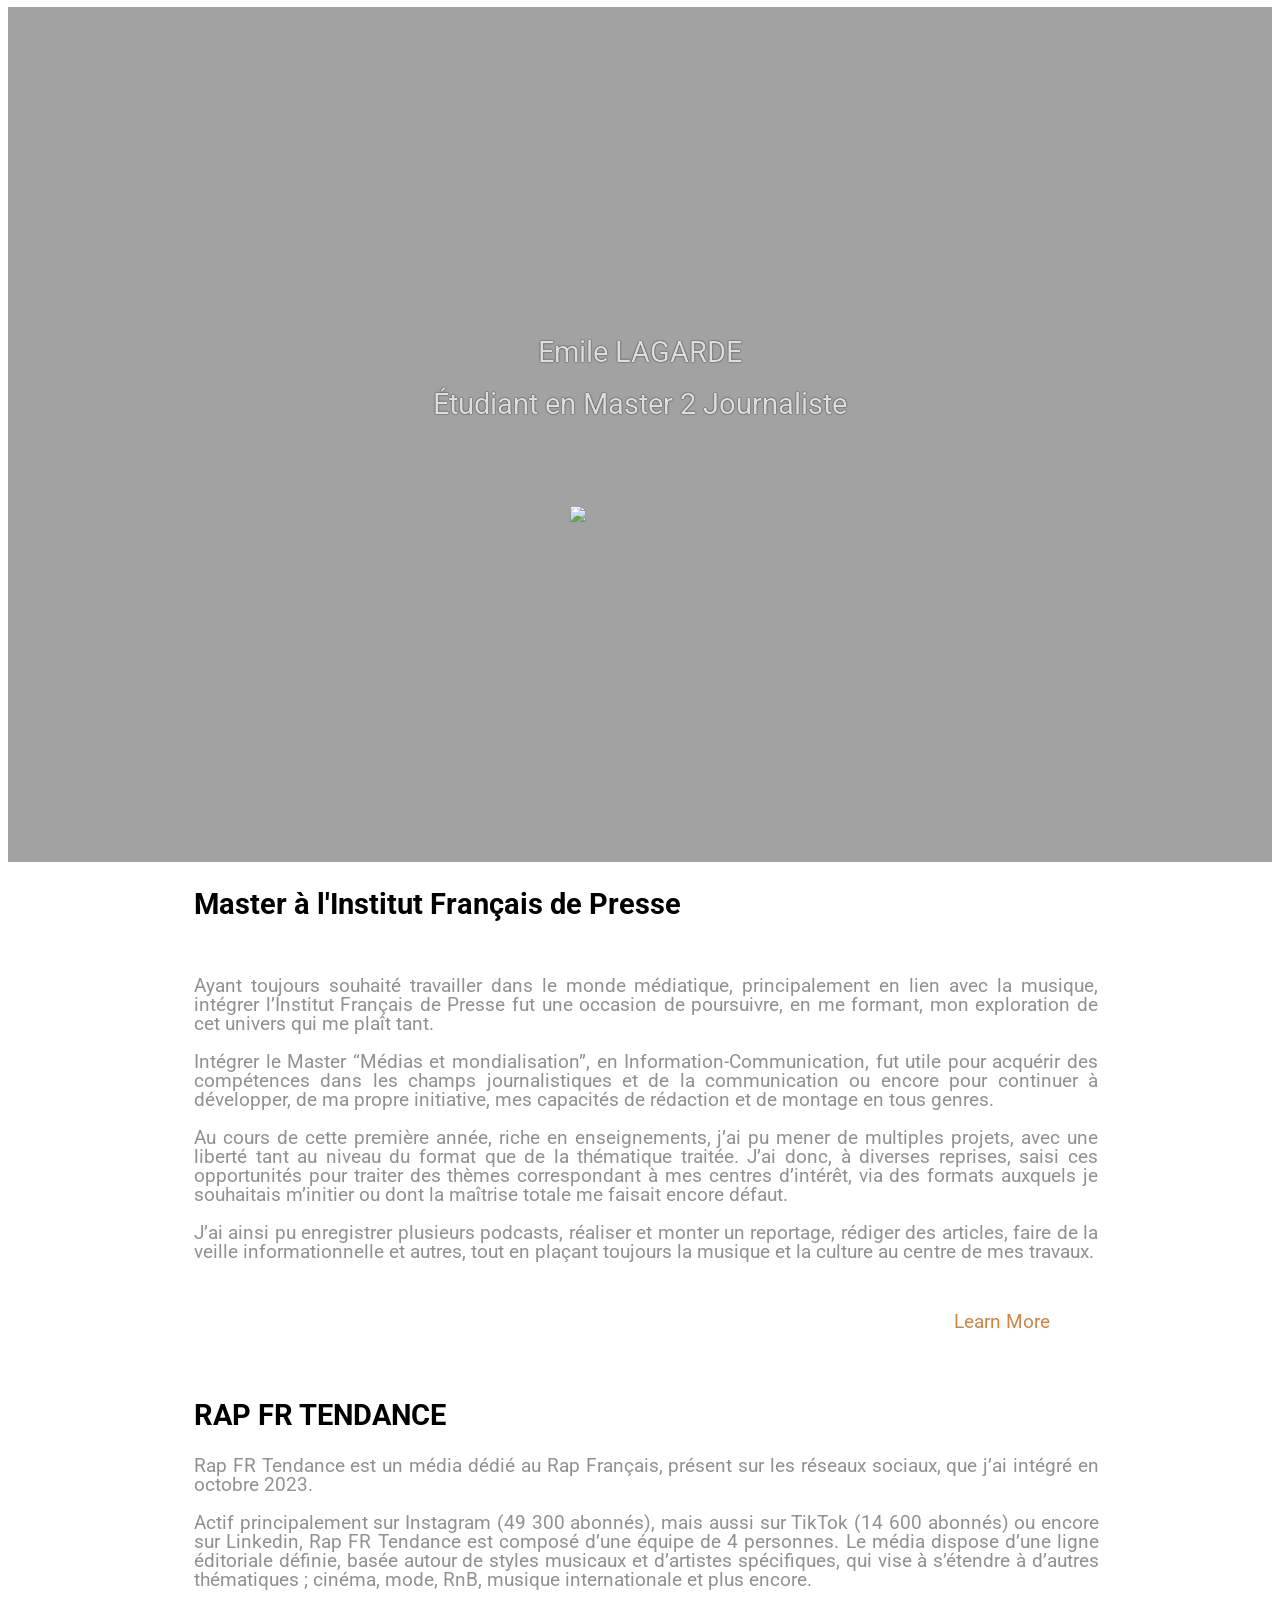
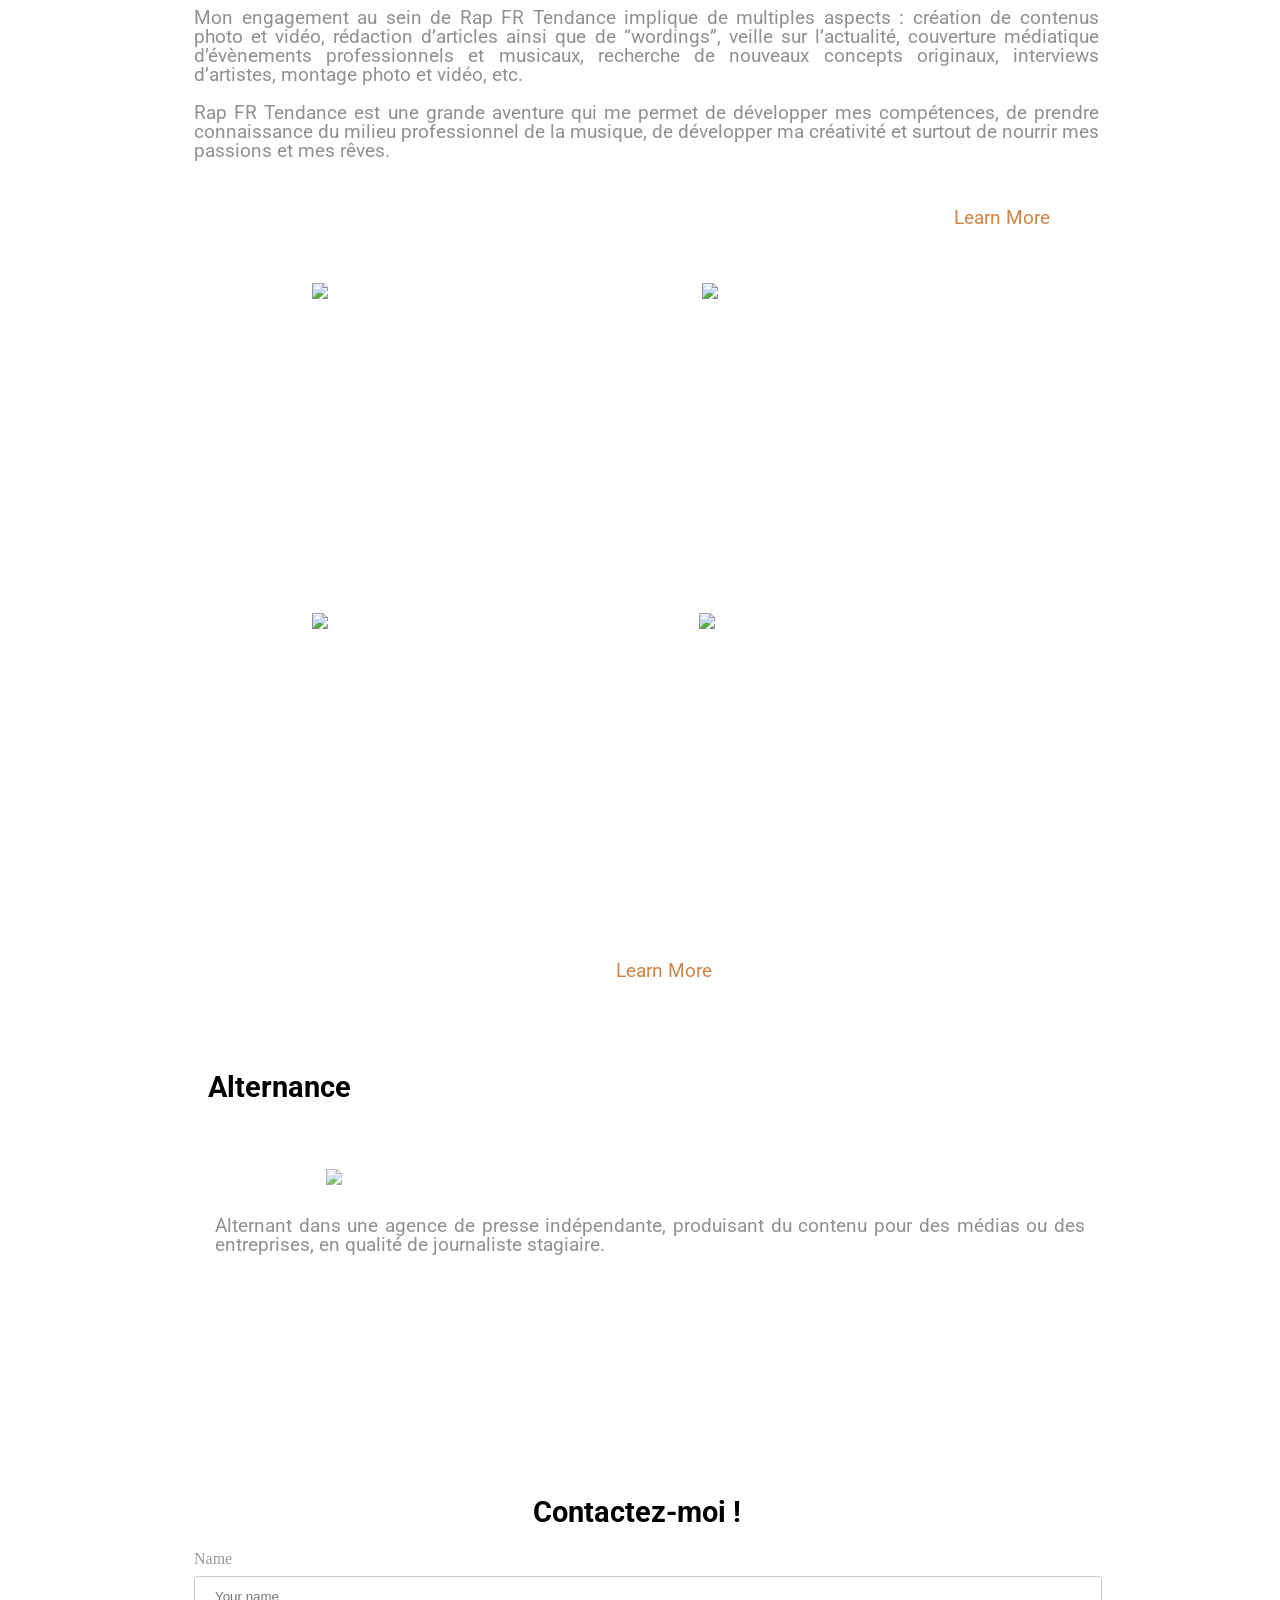
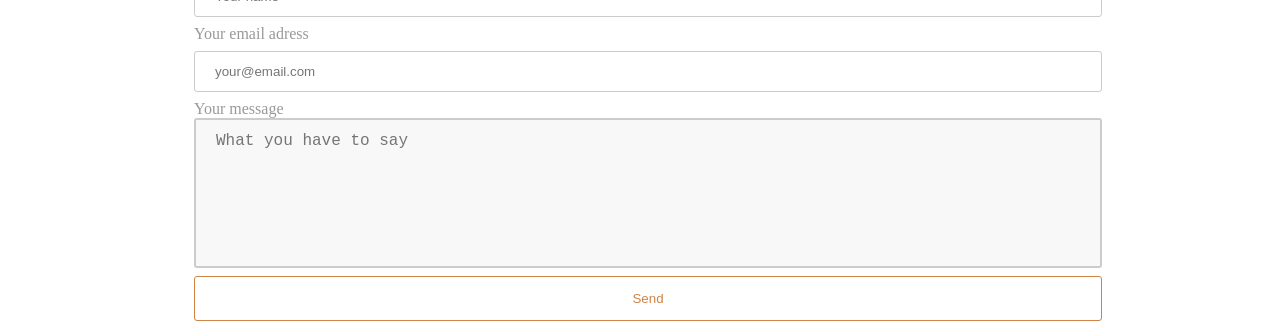
==== commit 47514a2d: "Batch update" ====
--- a/editable.html
+++ b/editable.html
@@ -32,7 +32,7 @@
         	$('.fancybox').fancybox();
         });
     </script>
-    <style class="silex-inline-styles">.body-initial {position: static; background-color: rgba(255,255,255,1);}.silex-id-1541607542031-10 {background-color: rgba(162,162,162,1); min-width: 960px; background-image: url(../gh-pages/assets/visite-virtuelle-pantheon_81.jpg); background-size: cover; position: static; margin-top: -1px;}.silex-id-1541607542028-9 {min-height: 910px; position: relative; margin-left: auto; margin-right: auto; display: flex; align-items: center; justify-content: center; flex-direction: column;}.silex-id-1432759240091-29 {width: 484px; box-sizing: content-box; min-height: 238px; position: static;}.silex-id-1541607497060-8 {min-width: 960px; position: static; margin-top: -1px;}.silex-id-1541607497057-7 {min-height: 488px; position: relative; margin-left: auto; margin-right: auto;}.silex-id-1432759239878-27 {width: 629px; top: 6.71875px; left: 34px; box-sizing: content-box; min-height: 105px; position: absolute;}.silex-id-1541607292783-6 {min-width: 960px; position: static; margin-top: -1px;}.silex-id-1541607292780-5 {min-height: 1423px; position: relative; margin-left: auto; margin-right: auto;}.silex-id-1432759239070-19 {width: 304px; top: 30px; left: 34px; box-sizing: content-box; background-color: transparent; min-height: 79px; position: absolute;}.silex-id-1432759238358-12 {width: 450px; top: 134px; left: 0px; box-sizing: content-box; background-color: transparent; min-height: 363px; position: absolute;}.silex-id-1541607106753-3 {min-width: 960px; position: static; margin-top: -1px;}.silex-id-1541607106751-2 {min-height: 603px; position: relative; margin-left: auto; margin-right: auto;}.silex-id-1432761834390-33 {width: 241px; top: 1302px; left: 48px; box-sizing: content-box; background-color: transparent; min-height: 83px; position: absolute;}.silex-id-1541607116447-4 {width: 908px; height: 369px; background-color: transparent; top: 380px; left: 34px; position: absolute;}.silex-id-1541607078776-1 {min-width: 960px; position: static; margin-top: -1px;}.silex-id-1541607078769-0 {min-height: 154px; position: relative; margin-left: auto; margin-right: auto;}.silex-id-1594642865322-2 {width: 196px; top: 431.75px; left: 743px; box-sizing: content-box; min-height: 57px; position: absolute; border-radius: 10px 10px 10px 10px; border-width: 1px 1px 1px 1px; border-style: solid; border-color: rgba(255,255,255,1);}.silex-id-1736777857035-0 {width: 144px; height: 146px; position: absolute; top: 499px; left: 410px;}.silex-id-1736778025440-1 {width: 904px; min-height: 361px; position: absolute; top: 96px; left: 34px;}.silex-id-1736778863824-2 {width: 905px; min-height: 381px; position: absolute; top: 89.25px; left: 34px; background-color: rgba(255,255,255,1);}.silex-id-1736780475263-4 {width: 196px; top: 439.75px; left: 743px; box-sizing: content-box; min-height: 57px; position: absolute; border-radius: 10px 10px 10px 10px; border-width: 1px 1px 1px 1px; border-style: solid; border-color: rgba(255,255,255,1);}.silex-id-1736781283217-6 {width: 309px; height: 298px; position: absolute; top: 535px; left: 152px;}.silex-id-1736781330043-7 {width: 308px; height: 296px; position: absolute; top: 535px; left: 542px;}.silex-id-1736781428574-9 {width: 311px; height: 299px; position: absolute; top: 864.5px; left: 539px;}.silex-id-1736781580166-10 {width: 312px; height: 299px; position: absolute; top: 864.5px; left: 152px;}.silex-id-1736781733593-11 {width: 196px; top: 1193.25px; left: 405px; box-sizing: content-box; min-height: 57px; position: absolute; border-radius: 10px 10px 10px 10px; border-width: 1px 1px 1px 1px; border-style: solid; border-color: transparent;}.silex-id-1736781943236-13 {width: 674px; height: 407px; position: absolute; top: -0.75px; left: 166px; opacity: 0.75;}.silex-id-1736782070130-14 {width: 870px; min-height: 265px; position: absolute; top: 27px; left: 55px;}.silex-id-1736782276828-15 {width: 241px; top: 305.5px; left: 373px; box-sizing: content-box; background-color: transparent; min-height: 83px; position: absolute;}@media only screen and (max-width: 480px) {.silex-id-1541607542031-10 {background-size: cover; top: 0px; left: 0px;}.silex-id-1541607542028-9 {min-height: 1149px;}.silex-id-1541607497060-8 {top: 1149px; left: 0px;}.silex-id-1541607497057-7 {min-height: 775px;}.silex-id-1541607292783-6 {top: 1924px; left: 0px;}.silex-id-1541607292780-5 {min-height: 3058px;}.silex-id-1541607106753-3 {top: 4982px; left: 0px;}.silex-id-1541607106751-2 {min-height: 753px;}}</style>
+    <style class="silex-inline-styles">.body-initial {position: static; background-color: rgba(255,255,255,1);}.silex-id-1541607542031-10 {background-color: rgba(162,162,162,1); min-width: 960px; background-image: url(../gh-pages/assets/visite-virtuelle-pantheon_81.jpg); background-size: cover; position: static; margin-top: -1px;}.silex-id-1541607542028-9 {min-height: 910px; position: relative; margin-left: auto; margin-right: auto; display: flex; align-items: center; justify-content: center; flex-direction: column;}.silex-id-1432759240091-29 {width: 484px; box-sizing: content-box; min-height: 238px; position: static;}.silex-id-1541607497060-8 {min-width: 960px; position: static; margin-top: -1px;}.silex-id-1541607497057-7 {min-height: 488px; position: relative; margin-left: auto; margin-right: auto;}.silex-id-1432759239878-27 {width: 629px; top: 6.71875px; left: 34px; box-sizing: content-box; min-height: 105px; position: absolute;}.silex-id-1541607292783-6 {min-width: 960px; position: static; margin-top: -1px;}.silex-id-1541607292780-5 {min-height: 1423px; position: relative; margin-left: auto; margin-right: auto;}.silex-id-1432759239070-19 {width: 304px; top: 30px; left: 34px; box-sizing: content-box; background-color: transparent; min-height: 79px; position: absolute;}.silex-id-1432759238358-12 {width: 450px; top: 134px; left: 0px; box-sizing: content-box; background-color: transparent; min-height: 363px; position: absolute;}.silex-id-1541607106753-3 {min-width: 960px; position: static; margin-top: -1px;}.silex-id-1541607106751-2 {min-height: 603px; position: relative; margin-left: auto; margin-right: auto;}.silex-id-1432761834390-33 {width: 241px; top: 1302px; left: 48px; box-sizing: content-box; background-color: transparent; min-height: 83px; position: absolute;}.silex-id-1541607116447-4 {width: 908px; height: 369px; background-color: transparent; top: 380px; left: 34px; position: absolute;}.silex-id-1541607078776-1 {min-width: 960px; position: static; margin-top: -1px;}.silex-id-1541607078769-0 {min-height: 154px; position: relative; margin-left: auto; margin-right: auto;}.silex-id-1594642865322-2 {width: 196px; top: 431px; left: 743px; box-sizing: content-box; min-height: 57px; position: absolute; border-radius: 10px 10px 10px 10px; border-width: 1px 1px 1px 1px; border-style: solid; border-color: rgba(255,255,255,1);}.silex-id-1736777857035-0 {width: 144px; height: 146px; position: absolute; top: 499px; left: 410px;}.silex-id-1736778025440-1 {width: 904px; min-height: 361px; position: absolute; top: 96px; left: 34px;}.silex-id-1736778863824-2 {width: 905px; min-height: 381px; position: absolute; top: 89.25px; left: 34px; background-color: rgba(255,255,255,1);}.silex-id-1736780475263-4 {width: 196px; top: 439.75px; left: 743px; box-sizing: content-box; min-height: 57px; position: absolute; border-radius: 10px 10px 10px 10px; border-width: 1px 1px 1px 1px; border-style: solid; border-color: rgba(255,255,255,1);}.silex-id-1736781283217-6 {width: 309px; height: 298px; position: absolute; top: 535px; left: 152px;}.silex-id-1736781330043-7 {width: 308px; height: 296px; position: absolute; top: 535px; left: 542px;}.silex-id-1736781428574-9 {width: 311px; height: 299px; position: absolute; top: 864.5px; left: 539px;}.silex-id-1736781580166-10 {width: 312px; height: 299px; position: absolute; top: 864.5px; left: 152px;}.silex-id-1736781733593-11 {width: 196px; top: 1193.25px; left: 405px; box-sizing: content-box; min-height: 57px; position: absolute; border-radius: 10px 10px 10px 10px; border-width: 1px 1px 1px 1px; border-style: solid; border-color: transparent;}.silex-id-1736781943236-13 {width: 674px; height: 407px; position: absolute; top: -0.75px; left: 166px; opacity: 0.75;}.silex-id-1736782070130-14 {width: 870px; min-height: 265px; position: absolute; top: 27px; left: 55px;}.silex-id-1736782276828-15 {width: 241px; top: 305.5px; left: 373px; box-sizing: content-box; background-color: transparent; min-height: 83px; position: absolute;}@media only screen and (max-width: 480px) {.silex-id-1541607542031-10 {background-size: cover; top: 0px; left: 0px;}.silex-id-1541607542028-9 {min-height: 1149px;}.silex-id-1541607497060-8 {top: 1149px; left: 0px;}.silex-id-1541607497057-7 {min-height: 775px;}.silex-id-1541607292783-6 {top: 1924px; left: 0px;}.silex-id-1541607292780-5 {min-height: 3058px;}.silex-id-1541607106753-3 {top: 4982px; left: 0px;}.silex-id-1541607106751-2 {min-height: 753px;}}</style>
 
 
 
@@ -58,7 +58,7 @@
                     <h2><b>Master à l'Institut Français de Presse</b></h2>
                     
                 </div>
-            </div><div data-silex-type="text-element" class="editable-style text-element silex-id-1594642865322-2 style-button-text-box" data-silex-id="silex-id-1594642865322-2" style=""><div class="silex-element-content normal"><a href="#!page-home" class="page-link-active">
+            </div><div data-silex-type="text-element" class="editable-style text-element silex-id-1594642865322-2 style-button-text-box" data-silex-id="silex-id-1594642865322-2" style=""><div class="silex-element-content normal"><a href="#!page-home">
                         </a><p><a href="https://www.assas-universite.fr/fr/formations/offre-de-formation/master-information-communication-parcours-medias-mondialisation" title="Master Médias et mondialisation - Infos">Learn More</a></p></div></div></div></section>
 
     
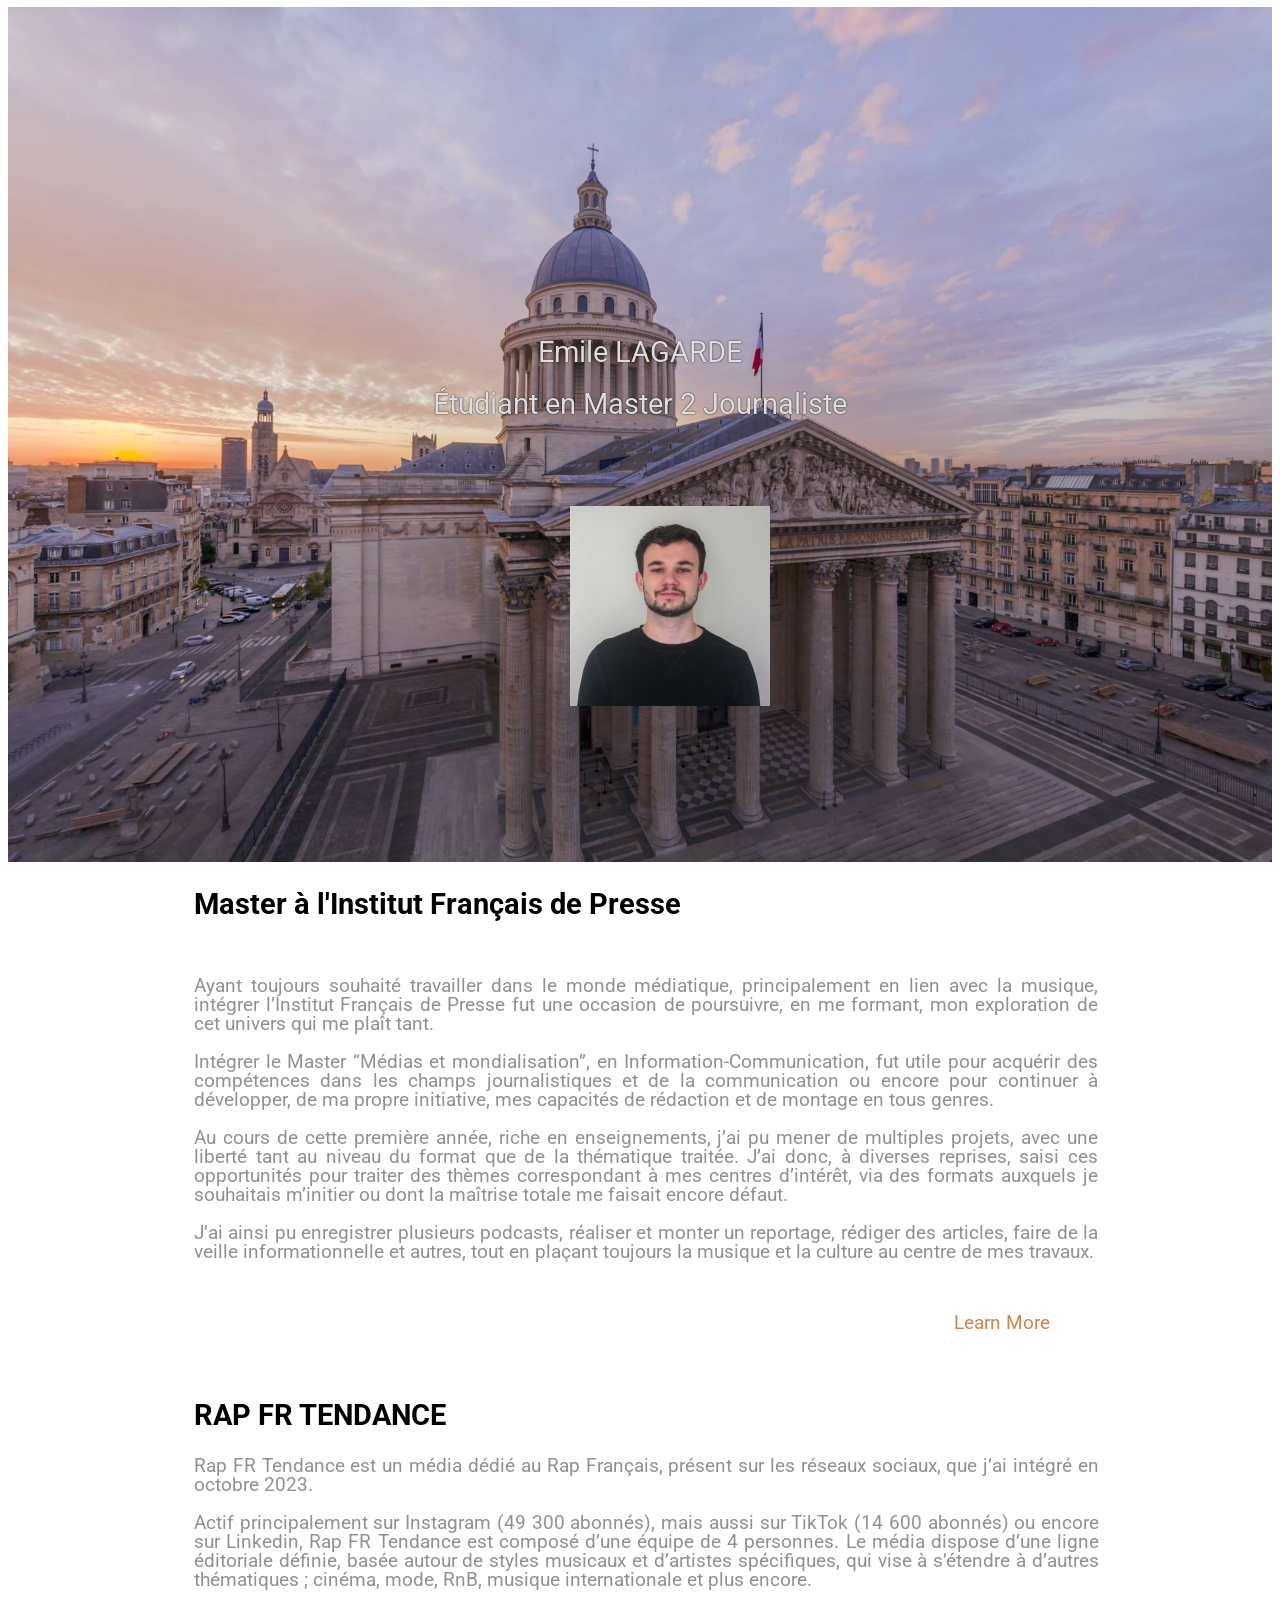
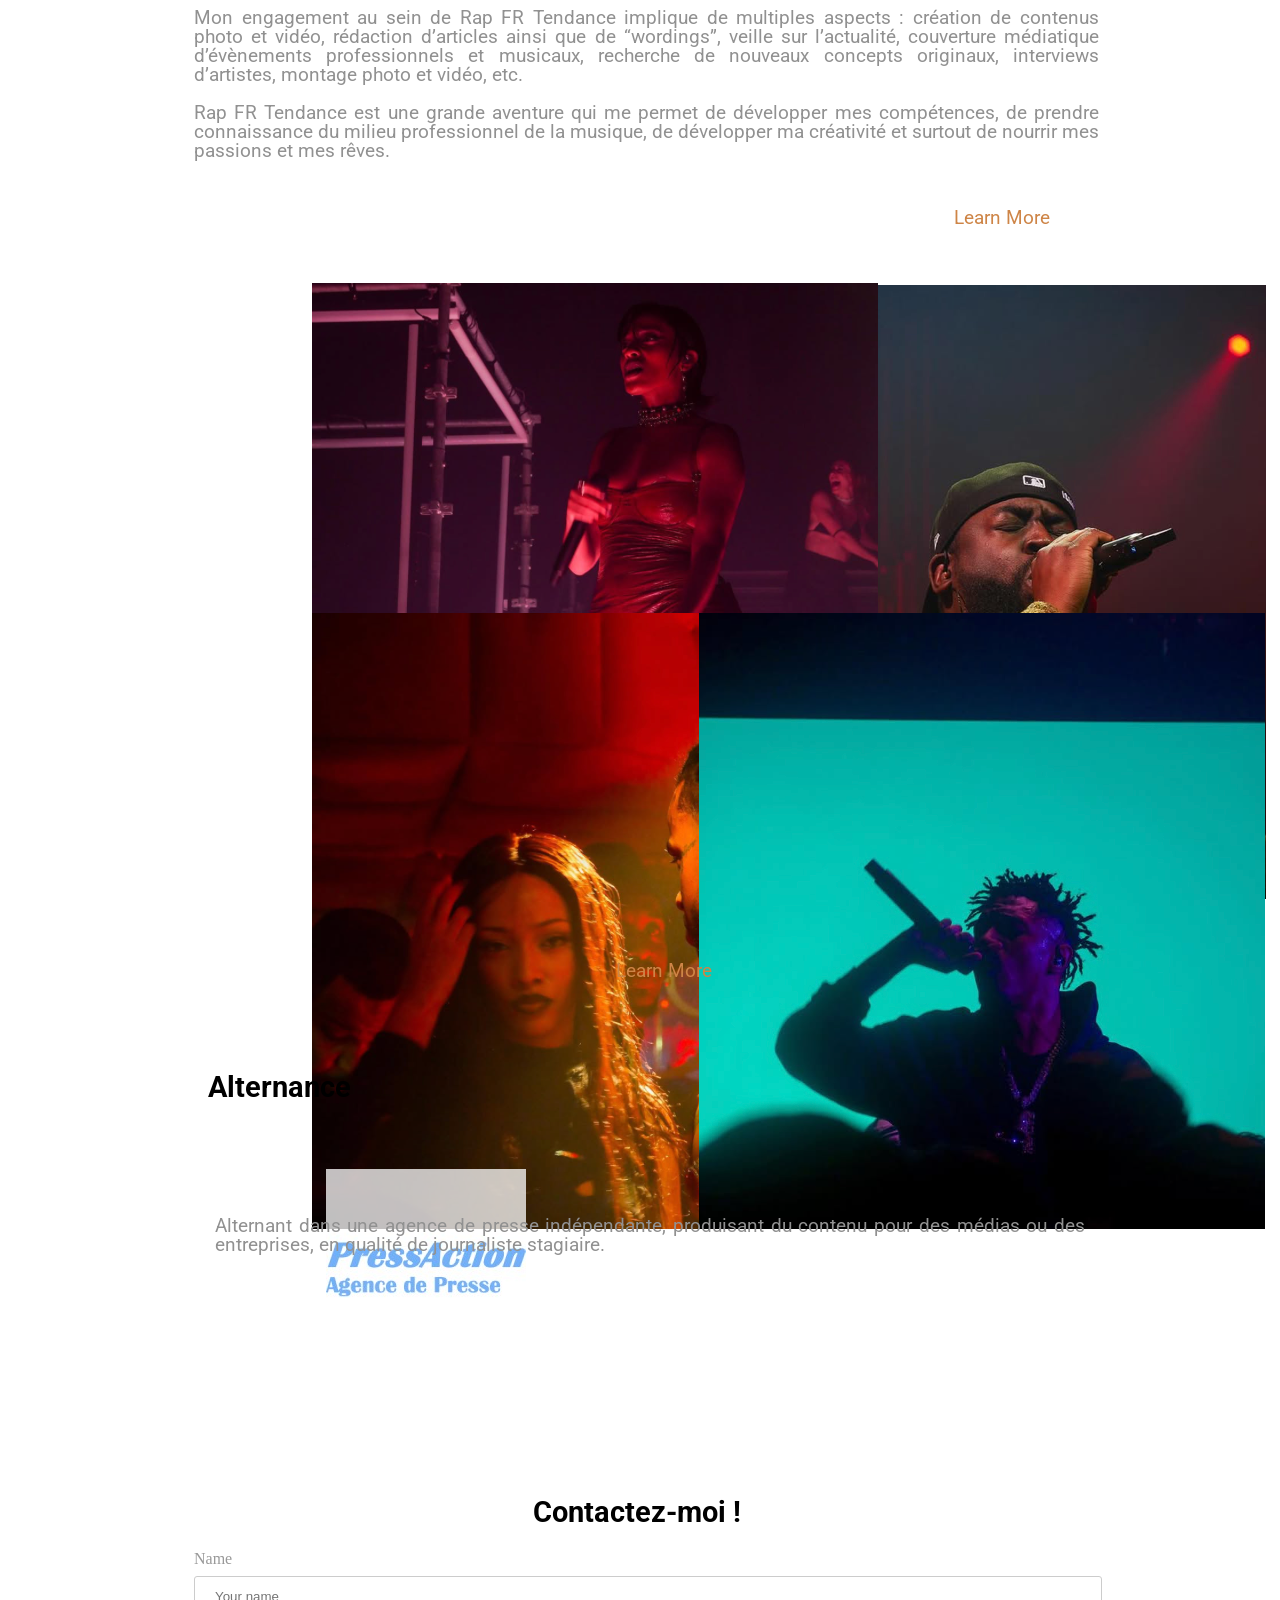
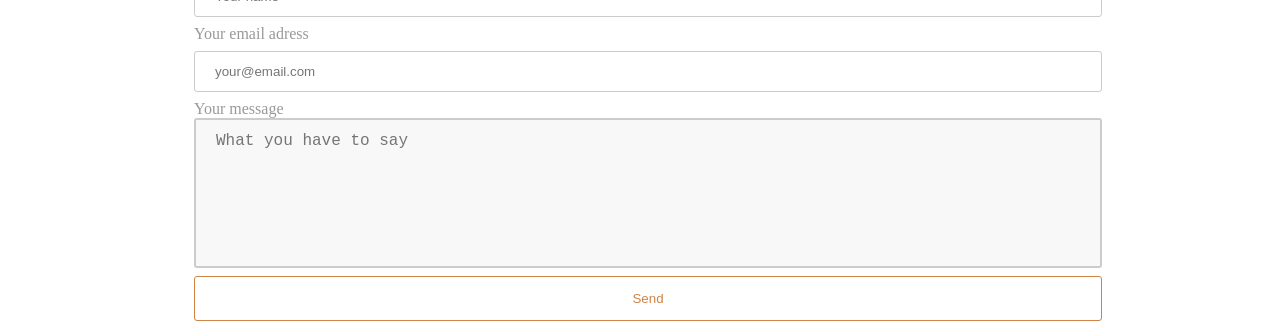
==== commit fca6c0c6: "Batch update" ====
--- a/editable.html
+++ b/editable.html
@@ -32,7 +32,7 @@
         	$('.fancybox').fancybox();
         });
     </script>
-    <style class="silex-inline-styles">.body-initial {position: static; background-color: rgba(255,255,255,1);}.silex-id-1541607542031-10 {background-color: rgba(162,162,162,1); min-width: 960px; background-image: url(../gh-pages/assets/visite-virtuelle-pantheon_81.jpg); background-size: cover; position: static; margin-top: -1px;}.silex-id-1541607542028-9 {min-height: 910px; position: relative; margin-left: auto; margin-right: auto; display: flex; align-items: center; justify-content: center; flex-direction: column;}.silex-id-1432759240091-29 {width: 484px; box-sizing: content-box; min-height: 238px; position: static;}.silex-id-1541607497060-8 {min-width: 960px; position: static; margin-top: -1px;}.silex-id-1541607497057-7 {min-height: 488px; position: relative; margin-left: auto; margin-right: auto;}.silex-id-1432759239878-27 {width: 629px; top: 6.71875px; left: 34px; box-sizing: content-box; min-height: 105px; position: absolute;}.silex-id-1541607292783-6 {min-width: 960px; position: static; margin-top: -1px;}.silex-id-1541607292780-5 {min-height: 1423px; position: relative; margin-left: auto; margin-right: auto;}.silex-id-1432759239070-19 {width: 304px; top: 30px; left: 34px; box-sizing: content-box; background-color: transparent; min-height: 79px; position: absolute;}.silex-id-1432759238358-12 {width: 450px; top: 134px; left: 0px; box-sizing: content-box; background-color: transparent; min-height: 363px; position: absolute;}.silex-id-1541607106753-3 {min-width: 960px; position: static; margin-top: -1px;}.silex-id-1541607106751-2 {min-height: 603px; position: relative; margin-left: auto; margin-right: auto;}.silex-id-1432761834390-33 {width: 241px; top: 1302px; left: 48px; box-sizing: content-box; background-color: transparent; min-height: 83px; position: absolute;}.silex-id-1541607116447-4 {width: 908px; height: 369px; background-color: transparent; top: 380px; left: 34px; position: absolute;}.silex-id-1541607078776-1 {min-width: 960px; position: static; margin-top: -1px;}.silex-id-1541607078769-0 {min-height: 154px; position: relative; margin-left: auto; margin-right: auto;}.silex-id-1594642865322-2 {width: 196px; top: 431px; left: 743px; box-sizing: content-box; min-height: 57px; position: absolute; border-radius: 10px 10px 10px 10px; border-width: 1px 1px 1px 1px; border-style: solid; border-color: rgba(255,255,255,1);}.silex-id-1736777857035-0 {width: 144px; height: 146px; position: absolute; top: 499px; left: 410px;}.silex-id-1736778025440-1 {width: 904px; min-height: 361px; position: absolute; top: 96px; left: 34px;}.silex-id-1736778863824-2 {width: 905px; min-height: 381px; position: absolute; top: 89.25px; left: 34px; background-color: rgba(255,255,255,1);}.silex-id-1736780475263-4 {width: 196px; top: 439.75px; left: 743px; box-sizing: content-box; min-height: 57px; position: absolute; border-radius: 10px 10px 10px 10px; border-width: 1px 1px 1px 1px; border-style: solid; border-color: rgba(255,255,255,1);}.silex-id-1736781283217-6 {width: 309px; height: 298px; position: absolute; top: 535px; left: 152px;}.silex-id-1736781330043-7 {width: 308px; height: 296px; position: absolute; top: 535px; left: 542px;}.silex-id-1736781428574-9 {width: 311px; height: 299px; position: absolute; top: 864.5px; left: 539px;}.silex-id-1736781580166-10 {width: 312px; height: 299px; position: absolute; top: 864.5px; left: 152px;}.silex-id-1736781733593-11 {width: 196px; top: 1193.25px; left: 405px; box-sizing: content-box; min-height: 57px; position: absolute; border-radius: 10px 10px 10px 10px; border-width: 1px 1px 1px 1px; border-style: solid; border-color: transparent;}.silex-id-1736781943236-13 {width: 674px; height: 407px; position: absolute; top: -0.75px; left: 166px; opacity: 0.75;}.silex-id-1736782070130-14 {width: 870px; min-height: 265px; position: absolute; top: 27px; left: 55px;}.silex-id-1736782276828-15 {width: 241px; top: 305.5px; left: 373px; box-sizing: content-box; background-color: transparent; min-height: 83px; position: absolute;}@media only screen and (max-width: 480px) {.silex-id-1541607542031-10 {background-size: cover; top: 0px; left: 0px;}.silex-id-1541607542028-9 {min-height: 1149px;}.silex-id-1541607497060-8 {top: 1149px; left: 0px;}.silex-id-1541607497057-7 {min-height: 775px;}.silex-id-1541607292783-6 {top: 1924px; left: 0px;}.silex-id-1541607292780-5 {min-height: 3058px;}.silex-id-1541607106753-3 {top: 4982px; left: 0px;}.silex-id-1541607106751-2 {min-height: 753px;}}</style>
+    <style class="silex-inline-styles">.body-initial {position: static; background-color: rgba(255,255,255,1);}.silex-id-1541607542031-10 {background-color: rgba(162,162,162,1); min-width: 960px; background-image: url(assets/visite-virtuelle-pantheon_81.jpg); background-size: cover; position: static; margin-top: -1px;}.silex-id-1541607542028-9 {min-height: 910px; position: relative; margin-left: auto; margin-right: auto; display: flex; align-items: center; justify-content: center; flex-direction: column;}.silex-id-1432759240091-29 {width: 484px; box-sizing: content-box; min-height: 238px; position: static;}.silex-id-1541607497060-8 {min-width: 960px; position: static; margin-top: -1px;}.silex-id-1541607497057-7 {min-height: 488px; position: relative; margin-left: auto; margin-right: auto;}.silex-id-1432759239878-27 {width: 629px; top: 6.71875px; left: 34px; box-sizing: content-box; min-height: 105px; position: absolute;}.silex-id-1541607292783-6 {min-width: 960px; position: static; margin-top: -1px;}.silex-id-1541607292780-5 {min-height: 1423px; position: relative; margin-left: auto; margin-right: auto;}.silex-id-1432759239070-19 {width: 304px; top: 30px; left: 34px; box-sizing: content-box; background-color: transparent; min-height: 79px; position: absolute;}.silex-id-1432759238358-12 {width: 450px; top: 134px; left: 0px; box-sizing: content-box; background-color: transparent; min-height: 363px; position: absolute;}.silex-id-1541607106753-3 {min-width: 960px; position: static; margin-top: -1px;}.silex-id-1541607106751-2 {min-height: 603px; position: relative; margin-left: auto; margin-right: auto;}.silex-id-1432761834390-33 {width: 241px; top: 1302px; left: 48px; box-sizing: content-box; background-color: transparent; min-height: 83px; position: absolute;}.silex-id-1541607116447-4 {width: 908px; height: 369px; background-color: transparent; top: 380px; left: 34px; position: absolute;}.silex-id-1541607078776-1 {min-width: 960px; position: static; margin-top: -1px;}.silex-id-1541607078769-0 {min-height: 154px; position: relative; margin-left: auto; margin-right: auto;}.silex-id-1594642865322-2 {width: 196px; top: 431.75px; left: 743px; box-sizing: content-box; min-height: 57px; position: absolute; border-radius: 10px 10px 10px 10px; border-width: 1px 1px 1px 1px; border-style: solid; border-color: rgba(255,255,255,1);}.silex-id-1736777857035-0 {width: 144px; height: 146px; position: absolute; top: 499px; left: 410px;}.silex-id-1736778025440-1 {width: 904px; min-height: 361px; position: absolute; top: 96px; left: 34px;}.silex-id-1736778863824-2 {width: 905px; min-height: 381px; position: absolute; top: 89.25px; left: 34px; background-color: rgba(255,255,255,1);}.silex-id-1736780475263-4 {width: 196px; top: 439.75px; left: 743px; box-sizing: content-box; min-height: 57px; position: absolute; border-radius: 10px 10px 10px 10px; border-width: 1px 1px 1px 1px; border-style: solid; border-color: rgba(255,255,255,1);}.silex-id-1736781283217-6 {width: 309px; height: 298px; position: absolute; top: 535px; left: 152px;}.silex-id-1736781330043-7 {width: 308px; height: 296px; position: absolute; top: 535px; left: 542px;}.silex-id-1736781428574-9 {width: 311px; height: 299px; position: absolute; top: 864.5px; left: 539px;}.silex-id-1736781580166-10 {width: 312px; height: 299px; position: absolute; top: 864.5px; left: 152px;}.silex-id-1736781733593-11 {width: 196px; top: 1193.25px; left: 405px; box-sizing: content-box; min-height: 57px; position: absolute; border-radius: 10px 10px 10px 10px; border-width: 1px 1px 1px 1px; border-style: solid; border-color: transparent;}.silex-id-1736781943236-13 {width: 674px; height: 407px; position: absolute; top: -0.75px; left: 166px; opacity: 0.75;}.silex-id-1736782070130-14 {width: 870px; min-height: 265px; position: absolute; top: 27px; left: 55px;}.silex-id-1736782276828-15 {width: 241px; top: 305.5px; left: 373px; box-sizing: content-box; background-color: transparent; min-height: 83px; position: absolute;}@media only screen and (max-width: 480px) {.silex-id-1541607542031-10 {background-size: cover; top: 0px; left: 0px;}.silex-id-1541607542028-9 {min-height: 1149px;}.silex-id-1541607497060-8 {top: 1149px; left: 0px;}.silex-id-1541607497057-7 {min-height: 775px;}.silex-id-1541607292783-6 {top: 1924px; left: 0px;}.silex-id-1541607292780-5 {min-height: 3058px;}.silex-id-1541607106753-3 {top: 4982px; left: 0px;}.silex-id-1541607106751-2 {min-height: 753px;}}</style>
 
 
 
@@ -53,12 +53,12 @@
 
 <body data-silex-id="body-initial" data-silex-type="container-element" class="all-style enable-mobile prevent-resizable prevent-selectable editable-style body-initial silex-runtime" style=""><section data-silex-type="container-element" class="container-element editable-style silex-id-1541607542031-10 section-element prevent-resizable" data-silex-id="silex-id-1541607542031-10" style=""><div data-silex-type="container-element" class="editable-style silex-id-1541607542028-9 container-element silex-element-content website-width hero" data-silex-id="silex-id-1541607542028-9"><div data-silex-id="silex-id-1432759240091-29" data-silex-type="text-element" class="editable-style text-element silex-id-1432759240091-29 text-shadow" style="">
             <div class="silex-element-content normal"><h1>Emile LAGARDE</h1><h1>Étudiant en Master 2 Journaliste<br></h1></div>
-        </div><div data-silex-type="image-element" class="editable-style image-element silex-id-1736777857035-0 page-home paged-element" data-silex-id="silex-id-1736777857035-0" style=""><img src="../gh-pages/assets/1707152852985.jpeg"></div></div></section><section data-silex-type="container-element" class="container-element editable-style silex-id-1541607497060-8 section-element prevent-resizable" data-silex-id="silex-id-1541607497060-8" style=""><div data-silex-type="container-element" class="editable-style silex-id-1541607497057-7 container-element silex-element-content website-width" data-silex-id="silex-id-1541607497057-7" style=""><div data-silex-type="text-element" class="editable-style text-element silex-id-1736778025440-1 page-home paged-element" data-silex-id="silex-id-1736778025440-1" style=""><div class="silex-element-content normal"><p></p><p>Ayant toujours souhaité travailler dans le monde médiatique, principalement en lien avec la musique, intégrer l’Institut Français de Presse fut une occasion de poursuivre, en me formant, mon exploration de cet univers qui me plaît tant.</p><p>Intégrer le Master “Médias et mondialisation”, en Information-Communication, fut utile pour acquérir des compétences dans les champs journalistiques et de la communication ou encore pour continuer à développer, de ma propre initiative, mes capacités de rédaction et de montage en tous genres.</p><p>Au cours de cette première année, riche en enseignements, j’ai pu mener de multiples projets, avec une liberté tant au niveau du format que de la thématique traitée. J’ai donc, à diverses reprises, saisi ces opportunités pour traiter des thèmes correspondant à mes centres d’intérêt, via des formats auxquels je souhaitais m’initier ou dont la maîtrise totale me faisait encore défaut.</p><p>J’ai ainsi pu enregistrer plusieurs podcasts, réaliser et monter un reportage, rédiger des articles, faire de la veille informationnelle et autres, tout en plaçant toujours la musique et la culture au centre de mes travaux.</p><br><p></p></div></div><div data-silex-id="silex-id-1432759239878-27" data-silex-type="text-element" class="editable-style text-element silex-id-1432759239878-27" style="">
+        </div><div data-silex-type="image-element" class="editable-style image-element silex-id-1736777857035-0 page-home paged-element" data-silex-id="silex-id-1736777857035-0" style=""><img src="assets/1707152852985.jpeg"></div></div></section><section data-silex-type="container-element" class="container-element editable-style silex-id-1541607497060-8 section-element prevent-resizable" data-silex-id="silex-id-1541607497060-8" style=""><div data-silex-type="container-element" class="editable-style silex-id-1541607497057-7 container-element silex-element-content website-width" data-silex-id="silex-id-1541607497057-7" style=""><div data-silex-type="text-element" class="editable-style text-element silex-id-1736778025440-1 page-home paged-element" data-silex-id="silex-id-1736778025440-1" style=""><div class="silex-element-content normal"><p></p><p>Ayant toujours souhaité travailler dans le monde médiatique, principalement en lien avec la musique, intégrer l’Institut Français de Presse fut une occasion de poursuivre, en me formant, mon exploration de cet univers qui me plaît tant.</p><p>Intégrer le Master “Médias et mondialisation”, en Information-Communication, fut utile pour acquérir des compétences dans les champs journalistiques et de la communication ou encore pour continuer à développer, de ma propre initiative, mes capacités de rédaction et de montage en tous genres.</p><p>Au cours de cette première année, riche en enseignements, j’ai pu mener de multiples projets, avec une liberté tant au niveau du format que de la thématique traitée. J’ai donc, à diverses reprises, saisi ces opportunités pour traiter des thèmes correspondant à mes centres d’intérêt, via des formats auxquels je souhaitais m’initier ou dont la maîtrise totale me faisait encore défaut.</p><p>J’ai ainsi pu enregistrer plusieurs podcasts, réaliser et monter un reportage, rédiger des articles, faire de la veille informationnelle et autres, tout en plaçant toujours la musique et la culture au centre de mes travaux.</p><br><p></p></div></div><div data-silex-id="silex-id-1432759239878-27" data-silex-type="text-element" class="editable-style text-element silex-id-1432759239878-27" style="">
                 <div class="silex-element-content normal">
                     <h2><b>Master à l'Institut Français de Presse</b></h2>
                     
                 </div>
-            </div><div data-silex-type="text-element" class="editable-style text-element silex-id-1594642865322-2 style-button-text-box" data-silex-id="silex-id-1594642865322-2" style=""><div class="silex-element-content normal"><a href="#!page-home">
+            </div><div data-silex-type="text-element" class="editable-style text-element silex-id-1594642865322-2 style-button-text-box" data-silex-id="silex-id-1594642865322-2" style=""><div class="silex-element-content normal"><a href="#!page-home" class="page-link-active">
                         </a><p><a href="https://www.assas-universite.fr/fr/formations/offre-de-formation/master-information-communication-parcours-medias-mondialisation" title="Master Médias et mondialisation - Infos">Learn More</a></p></div></div></div></section>
 
     
@@ -99,12 +99,12 @@
                     <h2><b>RAP FR TENDANCE</b></h2>
                 </div>
             </div><div data-silex-type="text-element" class="editable-style text-element silex-id-1736778863824-2 page-home paged-element" data-silex-id="silex-id-1736778863824-2" style=""><div class="silex-element-content normal"><p></p><p>Rap FR Tendance est un média dédié au Rap Français, présent sur les réseaux sociaux, que j’ai intégré en octobre 2023.</p><p>Actif principalement sur Instagram (49 300 abonnés), mais aussi sur TikTok (14 600 abonnés) ou encore sur Linkedin, Rap FR Tendance est composé d’une équipe de 4 personnes. Le média dispose d’une ligne éditoriale définie, basée autour de styles musicaux et d’artistes spécifiques, qui vise à s’étendre à d’autres thématiques ; cinéma, mode, RnB, musique internationale et plus encore.</p><p>Mon engagement au sein de Rap FR Tendance implique de multiples aspects : création de contenus photo et vidéo, rédaction d’articles ainsi que de “wordings”, veille sur l’actualité, couverture médiatique d’évènements professionnels et musicaux, recherche de nouveaux concepts originaux, interviews d’artistes, montage photo et vidéo, etc.</p><p>Rap FR Tendance est une grande aventure qui me permet de développer mes compétences, de prendre connaissance du milieu professionnel de la musique, de développer ma créativité et surtout de nourrir mes passions et mes rêves.</p><br><p></p></div></div><div data-silex-type="text-element" class="editable-style text-element silex-id-1736780475263-4 page-home paged-element style-button-text-box" data-silex-id="silex-id-1736780475263-4" title="" style=""><div class="silex-element-content normal"><a href="#!page-home" class="page-link-active">
-                        </a><p><a href="https://www.instagram.com/rapfrtendance/" title="Rap FR Tendance - Instagram" linktype="LinkTypeExternal">Learn More</a></p></div></div><div data-silex-type="image-element" class="editable-style image-element silex-id-1736781330043-7 page-home paged-element" data-silex-id="silex-id-1736781330043-7" style=""><img src="../gh-pages/assets/Capture%20d%E2%80%99%C3%A9cran%202025-01-13%20%C3%A0%2016.13.12.png"></div><div data-silex-type="image-element" class="editable-style image-element silex-id-1736781283217-6 page-home paged-element" data-silex-id="silex-id-1736781283217-6" style=""><img src="../gh-pages/assets/Capture%20d%E2%80%99%C3%A9cran%202025-01-13%20%C3%A0%2016.12.31.png"></div><div data-silex-type="image-element" class="editable-style image-element silex-id-1736781580166-10 page-home paged-element" data-silex-id="silex-id-1736781580166-10" style=""><img src="../gh-pages/assets/Capture%20d%E2%80%99%C3%A9cran%202025-01-13%20%C3%A0%2016.13.29.png"></div><div data-silex-type="image-element" class="editable-style image-element silex-id-1736781428574-9 page-home paged-element" data-silex-id="silex-id-1736781428574-9" style=""><img src="../gh-pages/assets/Capture%20d%E2%80%99%C3%A9cran%202025-01-13%20%C3%A0%2016.12.46.png"></div><div data-silex-type="text-element" class="editable-style text-element silex-id-1736781733593-11 page-home paged-element style-button-text-box" data-silex-id="silex-id-1736781733593-11" title="" style=""><div class="silex-element-content normal"><a href="#!page-home" class="page-link-active">
+                        </a><p><a href="https://www.instagram.com/rapfrtendance/" title="Rap FR Tendance - Instagram" linktype="LinkTypeExternal">Learn More</a></p></div></div><div data-silex-type="image-element" class="editable-style image-element silex-id-1736781330043-7 page-home paged-element" data-silex-id="silex-id-1736781330043-7" style=""><img src="assets/Capture%20d%E2%80%99%C3%A9cran%202025-01-13%20%C3%A0%2016.13.12.png"></div><div data-silex-type="image-element" class="editable-style image-element silex-id-1736781283217-6 page-home paged-element" data-silex-id="silex-id-1736781283217-6" style=""><img src="assets/Capture%20d%E2%80%99%C3%A9cran%202025-01-13%20%C3%A0%2016.12.31.png"></div><div data-silex-type="image-element" class="editable-style image-element silex-id-1736781580166-10 page-home paged-element" data-silex-id="silex-id-1736781580166-10" style=""><img src="assets/Capture%20d%E2%80%99%C3%A9cran%202025-01-13%20%C3%A0%2016.13.29.png"></div><div data-silex-type="image-element" class="editable-style image-element silex-id-1736781428574-9 page-home paged-element" data-silex-id="silex-id-1736781428574-9" style=""><img src="assets/Capture%20d%E2%80%99%C3%A9cran%202025-01-13%20%C3%A0%2016.12.46.png"></div><div data-silex-type="text-element" class="editable-style text-element silex-id-1736781733593-11 page-home paged-element style-button-text-box" data-silex-id="silex-id-1736781733593-11" title="" style=""><div class="silex-element-content normal"><a href="#!page-home" class="page-link-active">
                         </a> <p><a href="https://fr.linkedin.com/in/emilelgd" title="Emile Lagarde - LinkedIn">Learn More</a></p></div></div><div data-silex-id="silex-id-1432761834390-33" data-silex-type="text-element" class="editable-style text-element silex-id-1432761834390-33 page-home paged-element" style="">
             <div class="silex-element-content normal">
                 <h2><b>Alternance</b></h2>
             </div>
-        </div></div></section><section data-silex-type="container-element" class="container-element editable-style silex-id-1541607106753-3 section-element prevent-resizable" data-silex-id="silex-id-1541607106753-3" style=""><div data-silex-type="container-element" class="editable-style silex-id-1541607106751-2 container-element silex-element-content website-width" data-silex-id="silex-id-1541607106751-2"><div data-silex-type="html-element" class="editable-style silex-id-1541607116447-4 html-element silex-component silex-component-form silex-use-height-not-minheight" data-silex-id="silex-id-1541607116447-4" style=""><div class="silex-element-content"><form id="id_1736782698244_942" action="https://formspree.io/your@email.com" method="POST">
+        </div></div></section><section data-silex-type="container-element" class="container-element editable-style silex-id-1541607106753-3 section-element prevent-resizable" data-silex-id="silex-id-1541607106753-3" style=""><div data-silex-type="container-element" class="editable-style silex-id-1541607106751-2 container-element silex-element-content website-width" data-silex-id="silex-id-1541607106751-2"><div data-silex-type="html-element" class="editable-style silex-id-1541607116447-4 html-element silex-component silex-component-form silex-use-height-not-minheight" data-silex-id="silex-id-1541607116447-4" style=""><div class="silex-element-content"><form id="id_1736783423502_845" action="https://formspree.io/your@email.com" method="POST">
   
   <div>
     <label for="field1">Name</label>
@@ -125,8 +125,8 @@
   
   <input type="submit" value="Send">
 </form>
-<style>#id_1736782698244_942 input[type=text], select {width: 100%; padding: 12px 20px; margin: 8px 0; display: inline-block; border: 1px solid #ccc; border-radius: 3px; box-sizing: border-box;}#id_1736782698244_942 input[type=submit] {width: 100%; background-color: #ffffff; color: #ce8547; padding: 14px 20px; margin: 8px 0; border: 1px solid #ce8547; border-radius: 3px; cursor: pointer;}#id_1736782698244_942 label {color: #999999;}#id_1736782698244_942 .fill-vertical {flex: 1 1 auto; display: flex; flex-direction: column;}#id_1736782698244_942 .fill-vertical textarea {flex: 1 1 auto; width: 100%; height: 150px; padding: 12px 20px; box-sizing: border-box; border: 2px solid #ccc; border-radius: 3px; background-color: #f8f8f8; font-size: 16px; resize: none;}#id_1736782698244_942 {border-radius: 3px; display: flex; flex-direction: column; justify-content: space-between; height: 100%;}</style>
+<style>#id_1736783423502_845 input[type=text], select {width: 100%; padding: 12px 20px; margin: 8px 0; display: inline-block; border: 1px solid #ccc; border-radius: 3px; box-sizing: border-box;}#id_1736783423502_845 input[type=submit] {width: 100%; background-color: #ffffff; color: #ce8547; padding: 14px 20px; margin: 8px 0; border: 1px solid #ce8547; border-radius: 3px; cursor: pointer;}#id_1736783423502_845 label {color: #999999;}#id_1736783423502_845 .fill-vertical {flex: 1 1 auto; display: flex; flex-direction: column;}#id_1736783423502_845 .fill-vertical textarea {flex: 1 1 auto; width: 100%; height: 150px; padding: 12px 20px; box-sizing: border-box; border: 2px solid #ccc; border-radius: 3px; background-color: #f8f8f8; font-size: 16px; resize: none;}#id_1736783423502_845 {border-radius: 3px; display: flex; flex-direction: column; justify-content: space-between; height: 100%;}</style>
 
-</div></div><div data-silex-type="image-element" class="editable-style image-element silex-id-1736781943236-13 page-home paged-element" data-silex-id="silex-id-1736781943236-13" style=""><img src="../gh-pages/assets/press_action_logo.jpeg"></div><div data-silex-type="text-element" class="editable-style text-element silex-id-1736782070130-14 page-home paged-element" data-silex-id="silex-id-1736782070130-14" style=""><div class="silex-element-content normal"><p>Alternant dans une agence de presse indépendante, produisant du contenu pour des médias ou des entreprises, en qualité de journaliste stagiaire.&nbsp;</p></div></div><div data-silex-type="text-element" class="editable-style text-element silex-id-1736782276828-15 page-home paged-element" data-silex-id="silex-id-1736782276828-15" title="" style=""><div class="silex-element-content normal">
+</div></div><div data-silex-type="image-element" class="editable-style image-element silex-id-1736781943236-13 page-home paged-element" data-silex-id="silex-id-1736781943236-13" style=""><img src="assets/press_action_logo.jpeg"></div><div data-silex-type="text-element" class="editable-style text-element silex-id-1736782070130-14 page-home paged-element" data-silex-id="silex-id-1736782070130-14" style=""><div class="silex-element-content normal"><p>Alternant dans une agence de presse indépendante, produisant du contenu pour des médias ou des entreprises, en qualité de journaliste stagiaire.&nbsp;</p></div></div><div data-silex-type="text-element" class="editable-style text-element silex-id-1736782276828-15 page-home paged-element" data-silex-id="silex-id-1736782276828-15" title="" style=""><div class="silex-element-content normal">
                 <h2><b>Contactez-moi !</b></h2>
             </div></div></div></section><footer data-silex-type="container-element" class="container-element editable-style silex-id-1541607078776-1 section-element prevent-resizable" data-silex-id="silex-id-1541607078776-1"><div data-silex-type="container-element" class="editable-style silex-id-1541607078769-0 container-element silex-element-content website-width" data-silex-id="silex-id-1541607078769-0"></div></footer></body></html>
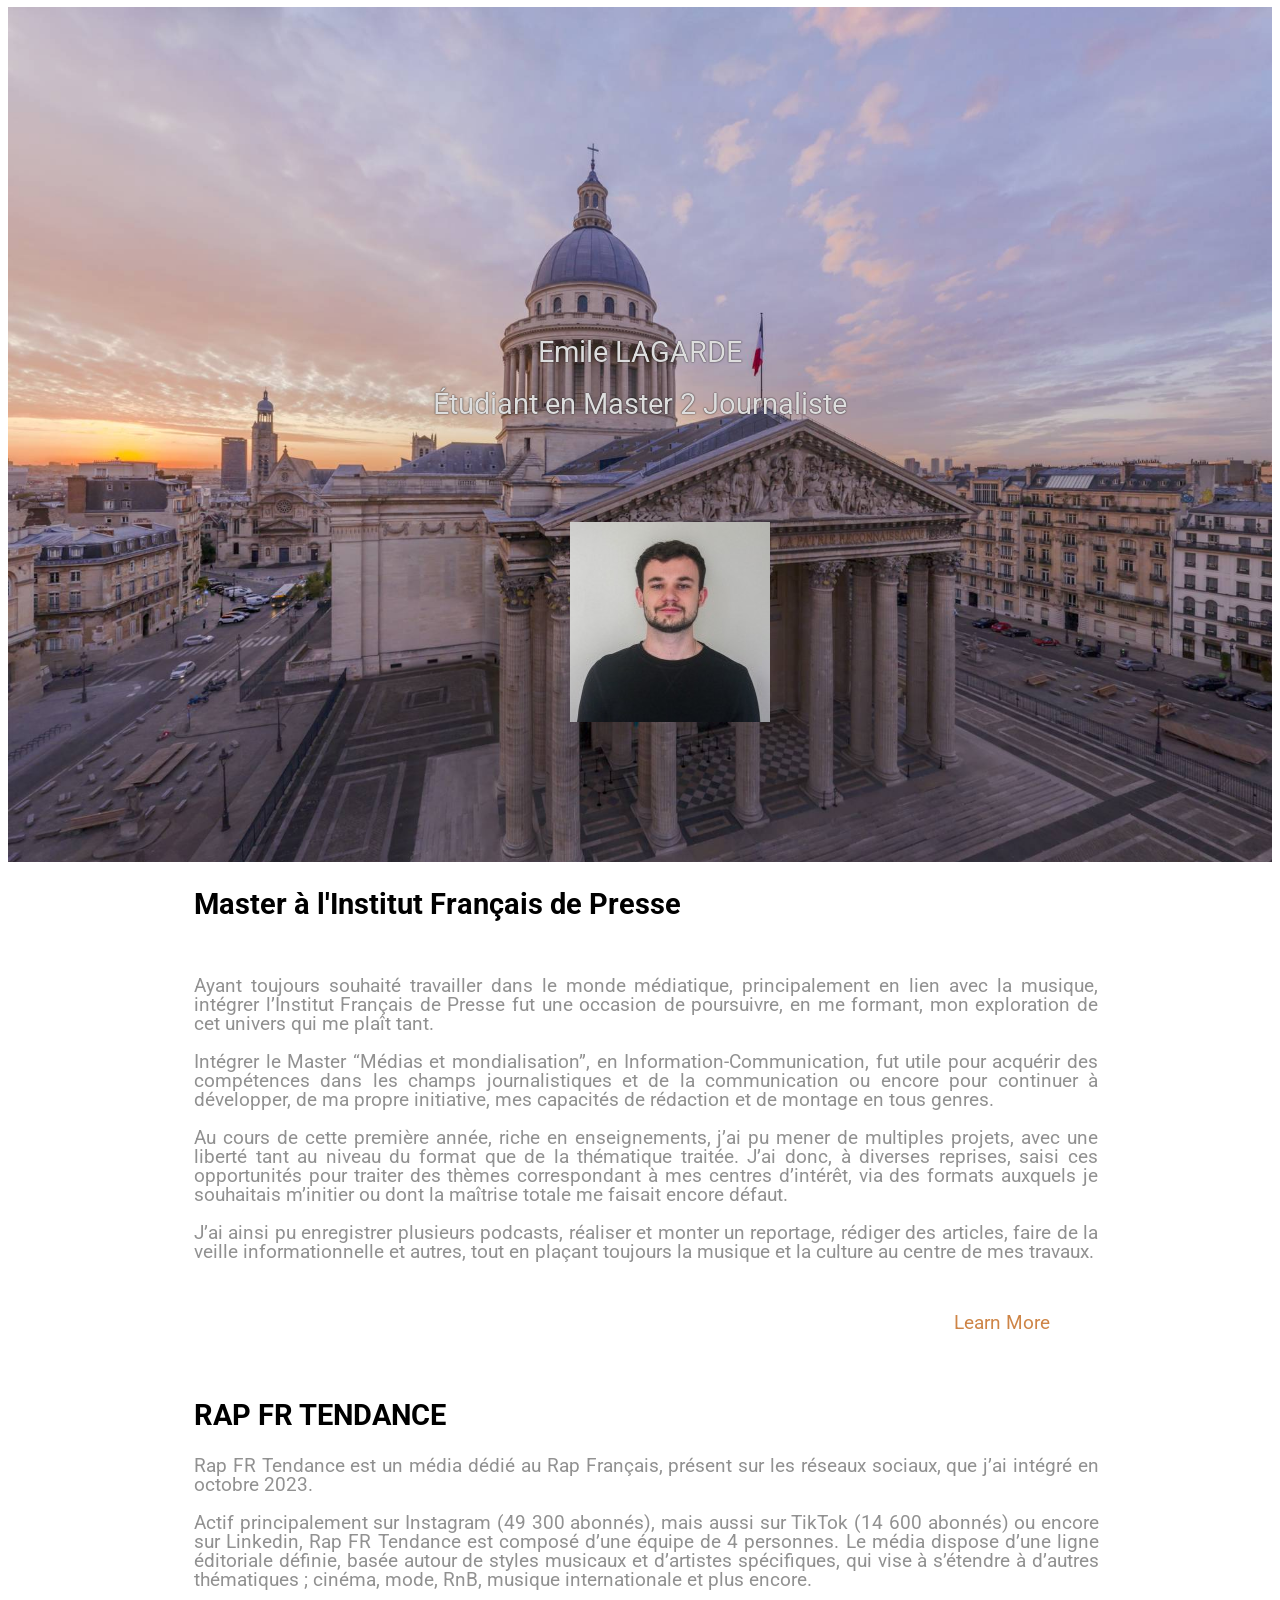
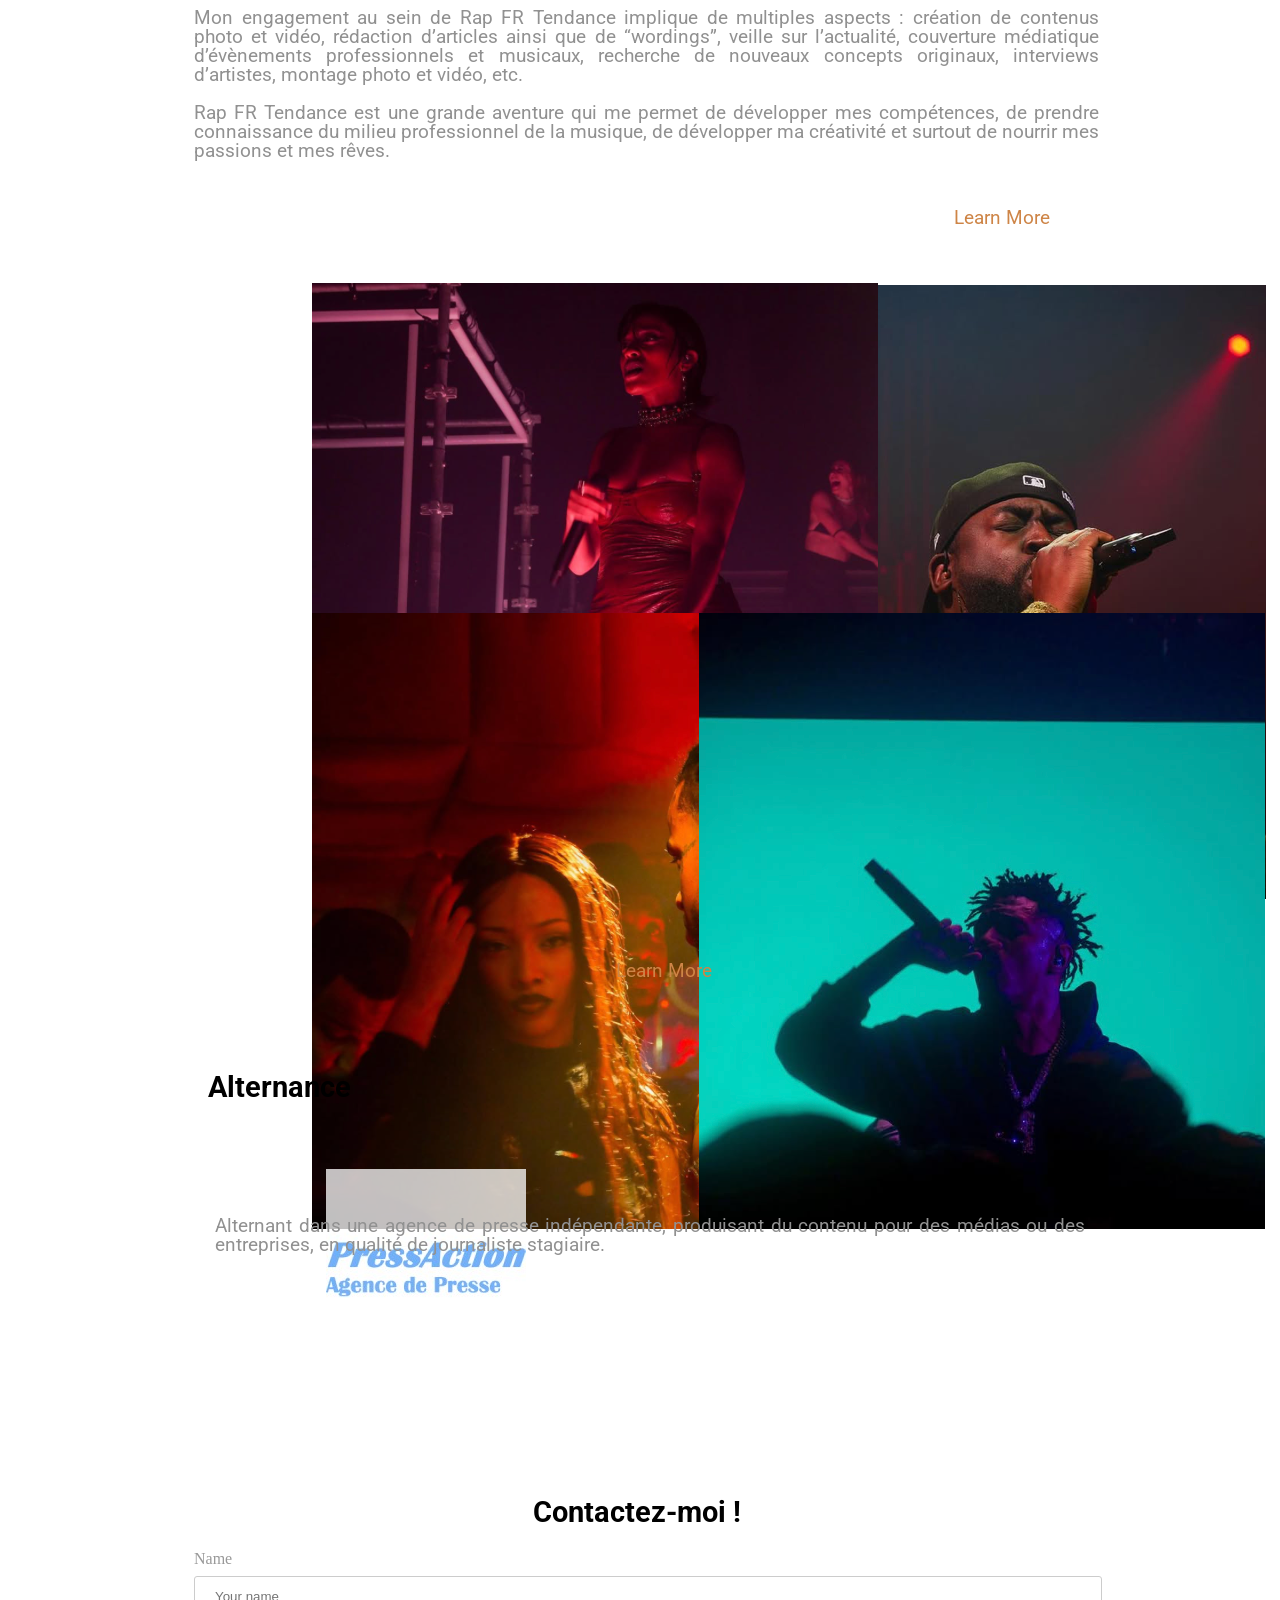
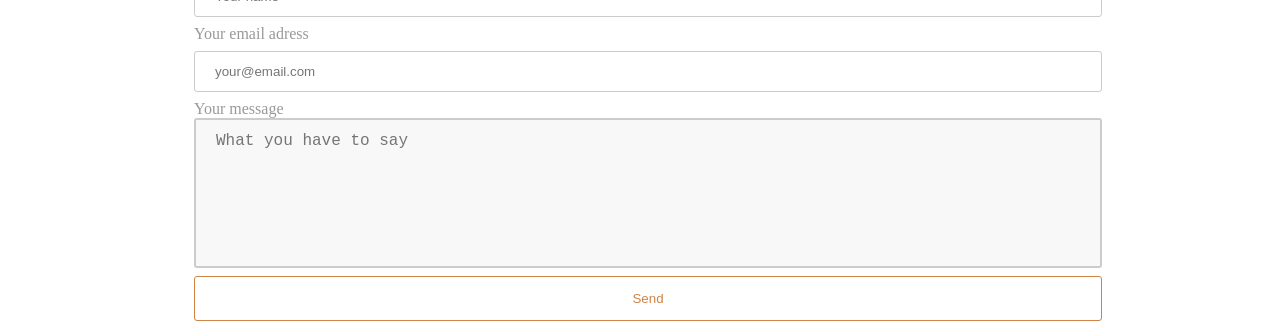
==== commit 5884f3ee: "Batch update" ====
--- a/editable.html
+++ b/editable.html
@@ -32,7 +32,7 @@
         	$('.fancybox').fancybox();
         });
     </script>
-    <style class="silex-inline-styles">.body-initial {position: static; background-color: rgba(255,255,255,1);}.silex-id-1541607542031-10 {background-color: rgba(162,162,162,1); min-width: 960px; background-image: url(assets/visite-virtuelle-pantheon_81.jpg); background-size: cover; position: static; margin-top: -1px;}.silex-id-1541607542028-9 {min-height: 910px; position: relative; margin-left: auto; margin-right: auto; display: flex; align-items: center; justify-content: center; flex-direction: column;}.silex-id-1432759240091-29 {width: 484px; box-sizing: content-box; min-height: 238px; position: static;}.silex-id-1541607497060-8 {min-width: 960px; position: static; margin-top: -1px;}.silex-id-1541607497057-7 {min-height: 488px; position: relative; margin-left: auto; margin-right: auto;}.silex-id-1432759239878-27 {width: 629px; top: 6.71875px; left: 34px; box-sizing: content-box; min-height: 105px; position: absolute;}.silex-id-1541607292783-6 {min-width: 960px; position: static; margin-top: -1px;}.silex-id-1541607292780-5 {min-height: 1423px; position: relative; margin-left: auto; margin-right: auto;}.silex-id-1432759239070-19 {width: 304px; top: 30px; left: 34px; box-sizing: content-box; background-color: transparent; min-height: 79px; position: absolute;}.silex-id-1432759238358-12 {width: 450px; top: 134px; left: 0px; box-sizing: content-box; background-color: transparent; min-height: 363px; position: absolute;}.silex-id-1541607106753-3 {min-width: 960px; position: static; margin-top: -1px;}.silex-id-1541607106751-2 {min-height: 603px; position: relative; margin-left: auto; margin-right: auto;}.silex-id-1432761834390-33 {width: 241px; top: 1302px; left: 48px; box-sizing: content-box; background-color: transparent; min-height: 83px; position: absolute;}.silex-id-1541607116447-4 {width: 908px; height: 369px; background-color: transparent; top: 380px; left: 34px; position: absolute;}.silex-id-1541607078776-1 {min-width: 960px; position: static; margin-top: -1px;}.silex-id-1541607078769-0 {min-height: 154px; position: relative; margin-left: auto; margin-right: auto;}.silex-id-1594642865322-2 {width: 196px; top: 431.75px; left: 743px; box-sizing: content-box; min-height: 57px; position: absolute; border-radius: 10px 10px 10px 10px; border-width: 1px 1px 1px 1px; border-style: solid; border-color: rgba(255,255,255,1);}.silex-id-1736777857035-0 {width: 144px; height: 146px; position: absolute; top: 499px; left: 410px;}.silex-id-1736778025440-1 {width: 904px; min-height: 361px; position: absolute; top: 96px; left: 34px;}.silex-id-1736778863824-2 {width: 905px; min-height: 381px; position: absolute; top: 89.25px; left: 34px; background-color: rgba(255,255,255,1);}.silex-id-1736780475263-4 {width: 196px; top: 439.75px; left: 743px; box-sizing: content-box; min-height: 57px; position: absolute; border-radius: 10px 10px 10px 10px; border-width: 1px 1px 1px 1px; border-style: solid; border-color: rgba(255,255,255,1);}.silex-id-1736781283217-6 {width: 309px; height: 298px; position: absolute; top: 535px; left: 152px;}.silex-id-1736781330043-7 {width: 308px; height: 296px; position: absolute; top: 535px; left: 542px;}.silex-id-1736781428574-9 {width: 311px; height: 299px; position: absolute; top: 864.5px; left: 539px;}.silex-id-1736781580166-10 {width: 312px; height: 299px; position: absolute; top: 864.5px; left: 152px;}.silex-id-1736781733593-11 {width: 196px; top: 1193.25px; left: 405px; box-sizing: content-box; min-height: 57px; position: absolute; border-radius: 10px 10px 10px 10px; border-width: 1px 1px 1px 1px; border-style: solid; border-color: transparent;}.silex-id-1736781943236-13 {width: 674px; height: 407px; position: absolute; top: -0.75px; left: 166px; opacity: 0.75;}.silex-id-1736782070130-14 {width: 870px; min-height: 265px; position: absolute; top: 27px; left: 55px;}.silex-id-1736782276828-15 {width: 241px; top: 305.5px; left: 373px; box-sizing: content-box; background-color: transparent; min-height: 83px; position: absolute;}@media only screen and (max-width: 480px) {.silex-id-1541607542031-10 {background-size: cover; top: 0px; left: 0px;}.silex-id-1541607542028-9 {min-height: 1149px;}.silex-id-1541607497060-8 {top: 1149px; left: 0px;}.silex-id-1541607497057-7 {min-height: 775px;}.silex-id-1541607292783-6 {top: 1924px; left: 0px;}.silex-id-1541607292780-5 {min-height: 3058px;}.silex-id-1541607106753-3 {top: 4982px; left: 0px;}.silex-id-1541607106751-2 {min-height: 753px;}}</style>
+    <style class="silex-inline-styles">.body-initial {position: static; background-color: rgba(255,255,255,1);}.silex-id-1541607542031-10 {background-color: rgba(162,162,162,1); min-width: 960px; background-image: url(assets/visite-virtuelle-pantheon_81.jpg); background-size: cover; position: static; margin-top: -1px;}.silex-id-1541607542028-9 {min-height: 910px; position: relative; margin-left: auto; margin-right: auto; display: flex; align-items: center; justify-content: center; flex-direction: column;}.silex-id-1432759240091-29 {width: 484px; box-sizing: content-box; min-height: 238px; position: static;}.silex-id-1541607497060-8 {min-width: 960px; position: static; margin-top: -1px;}.silex-id-1541607497057-7 {min-height: 488px; position: relative; margin-left: auto; margin-right: auto;}.silex-id-1432759239878-27 {width: 629px; top: 6.71875px; left: 34px; box-sizing: content-box; min-height: 105px; position: absolute;}.silex-id-1541607292783-6 {min-width: 960px; position: static; margin-top: -1px;}.silex-id-1541607292780-5 {min-height: 1423px; position: relative; margin-left: auto; margin-right: auto;}.silex-id-1432759239070-19 {width: 304px; top: 30px; left: 34px; box-sizing: content-box; background-color: transparent; min-height: 79px; position: absolute;}.silex-id-1432759238358-12 {width: 450px; top: 134px; left: 0px; box-sizing: content-box; background-color: transparent; min-height: 363px; position: absolute;}.silex-id-1541607106753-3 {min-width: 960px; position: static; margin-top: -1px;}.silex-id-1541607106751-2 {min-height: 603px; position: relative; margin-left: auto; margin-right: auto;}.silex-id-1432761834390-33 {width: 241px; top: 1302px; left: 48px; box-sizing: content-box; background-color: transparent; min-height: 83px; position: absolute;}.silex-id-1541607116447-4 {width: 908px; height: 369px; background-color: transparent; top: 380px; left: 34px; position: absolute;}.silex-id-1541607078776-1 {min-width: 960px; position: static; margin-top: -1px;}.silex-id-1541607078769-0 {min-height: 154px; position: relative; margin-left: auto; margin-right: auto;}.silex-id-1594642865322-2 {width: 196px; top: 431.75px; left: 743px; box-sizing: content-box; min-height: 57px; position: absolute; border-radius: 10px 10px 10px 10px; border-width: 1px 1px 1px 1px; border-style: solid; border-color: rgba(255,255,255,1);}.silex-id-1736777857035-0 {width: 144px; height: 146px; position: absolute; top: 515px; left: 410px;}.silex-id-1736778025440-1 {width: 904px; min-height: 361px; position: absolute; top: 96px; left: 34px;}.silex-id-1736778863824-2 {width: 905px; min-height: 381px; position: absolute; top: 89.25px; left: 34px; background-color: rgba(255,255,255,1);}.silex-id-1736780475263-4 {width: 196px; top: 439.75px; left: 743px; box-sizing: content-box; min-height: 57px; position: absolute; border-radius: 10px 10px 10px 10px; border-width: 1px 1px 1px 1px; border-style: solid; border-color: rgba(255,255,255,1);}.silex-id-1736781283217-6 {width: 309px; height: 298px; position: absolute; top: 535px; left: 152px;}.silex-id-1736781330043-7 {width: 308px; height: 296px; position: absolute; top: 535px; left: 542px;}.silex-id-1736781428574-9 {width: 311px; height: 299px; position: absolute; top: 864.5px; left: 539px;}.silex-id-1736781580166-10 {width: 312px; height: 299px; position: absolute; top: 864.5px; left: 152px;}.silex-id-1736781733593-11 {width: 196px; top: 1193.25px; left: 405px; box-sizing: content-box; min-height: 57px; position: absolute; border-radius: 10px 10px 10px 10px; border-width: 1px 1px 1px 1px; border-style: solid; border-color: transparent;}.silex-id-1736781943236-13 {width: 674px; height: 407px; position: absolute; top: -0.75px; left: 166px; opacity: 0.75;}.silex-id-1736782070130-14 {width: 870px; min-height: 265px; position: absolute; top: 27px; left: 55px;}.silex-id-1736782276828-15 {width: 241px; top: 305.5px; left: 373px; box-sizing: content-box; background-color: transparent; min-height: 83px; position: absolute;}@media only screen and (max-width: 480px) {.silex-id-1541607542031-10 {background-size: cover; top: 0px; left: 0px;}.silex-id-1541607542028-9 {min-height: 1149px;}.silex-id-1541607497060-8 {top: 1149px; left: 0px;}.silex-id-1541607497057-7 {min-height: 775px;}.silex-id-1541607292783-6 {top: 1924px; left: 0px;}.silex-id-1541607292780-5 {min-height: 3058px;}.silex-id-1541607106753-3 {top: 4982px; left: 0px;}.silex-id-1541607106751-2 {min-height: 753px;}}</style>
 
 
 
